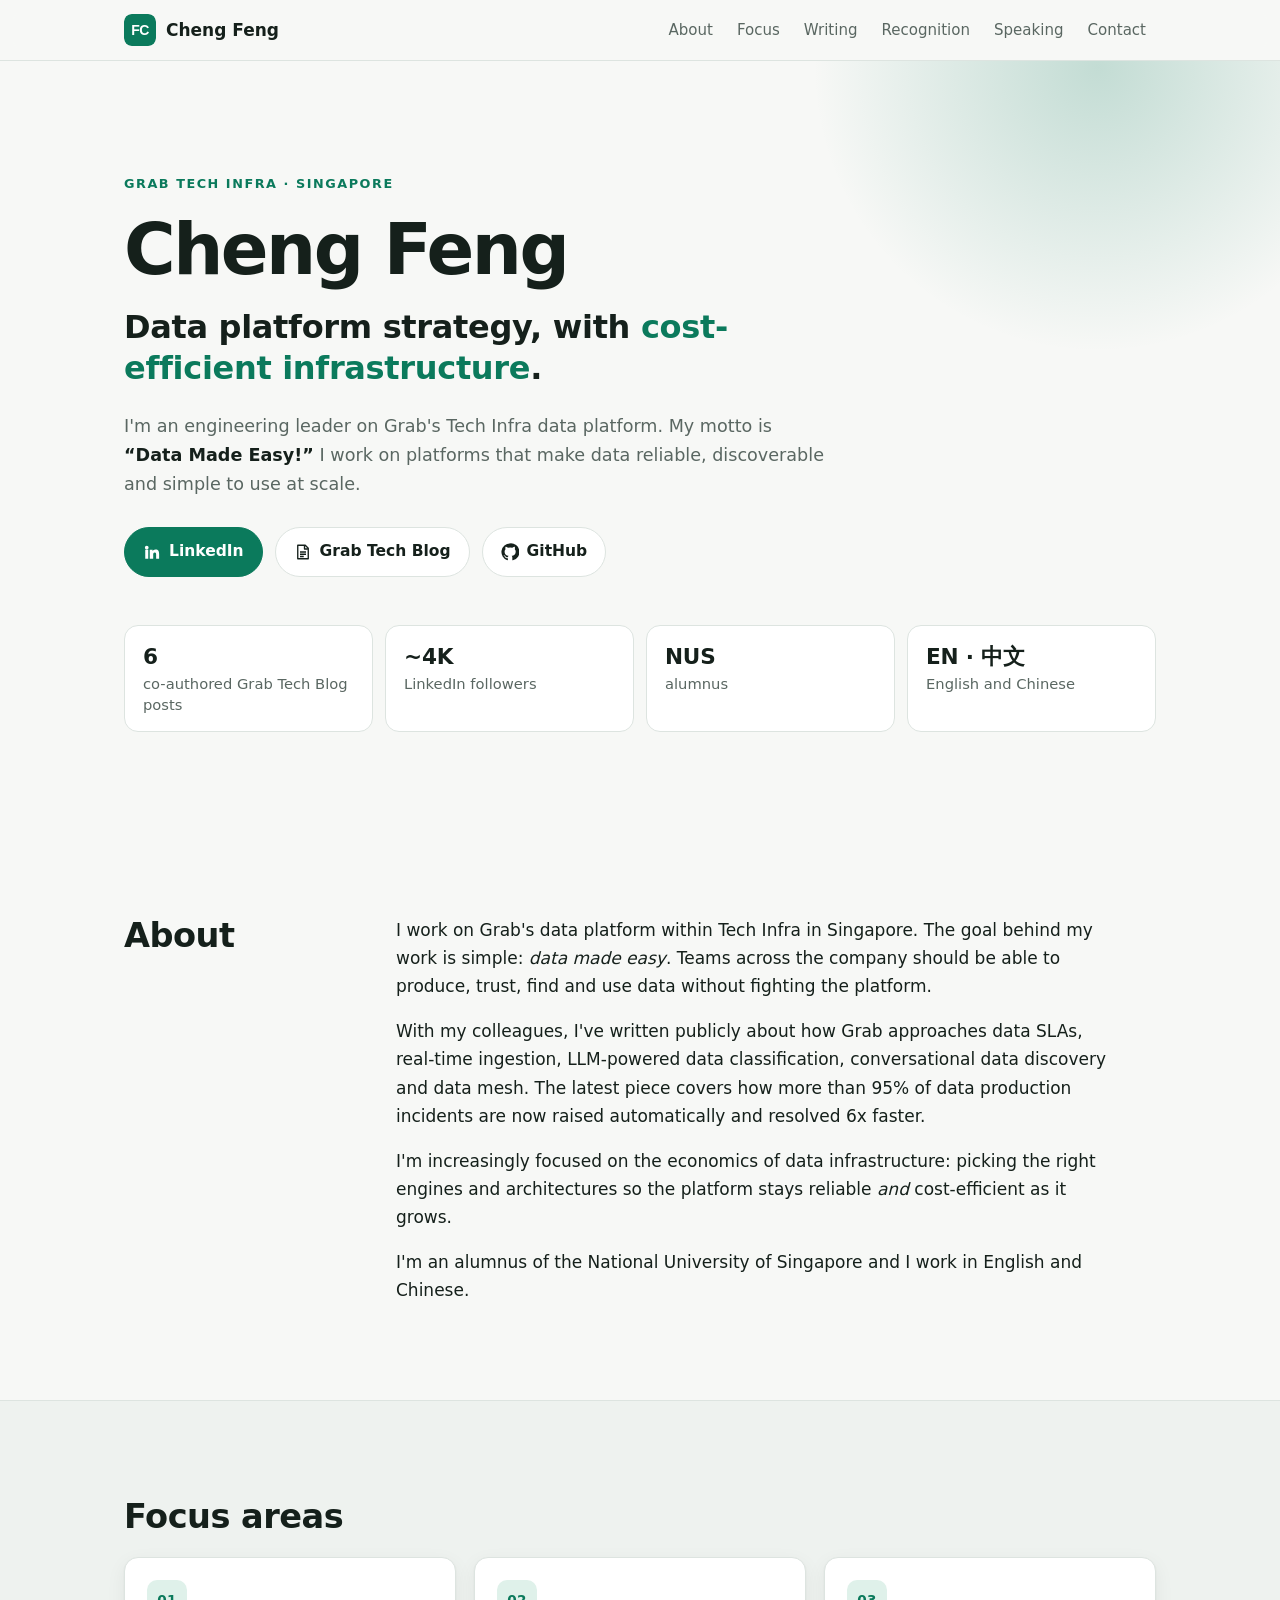
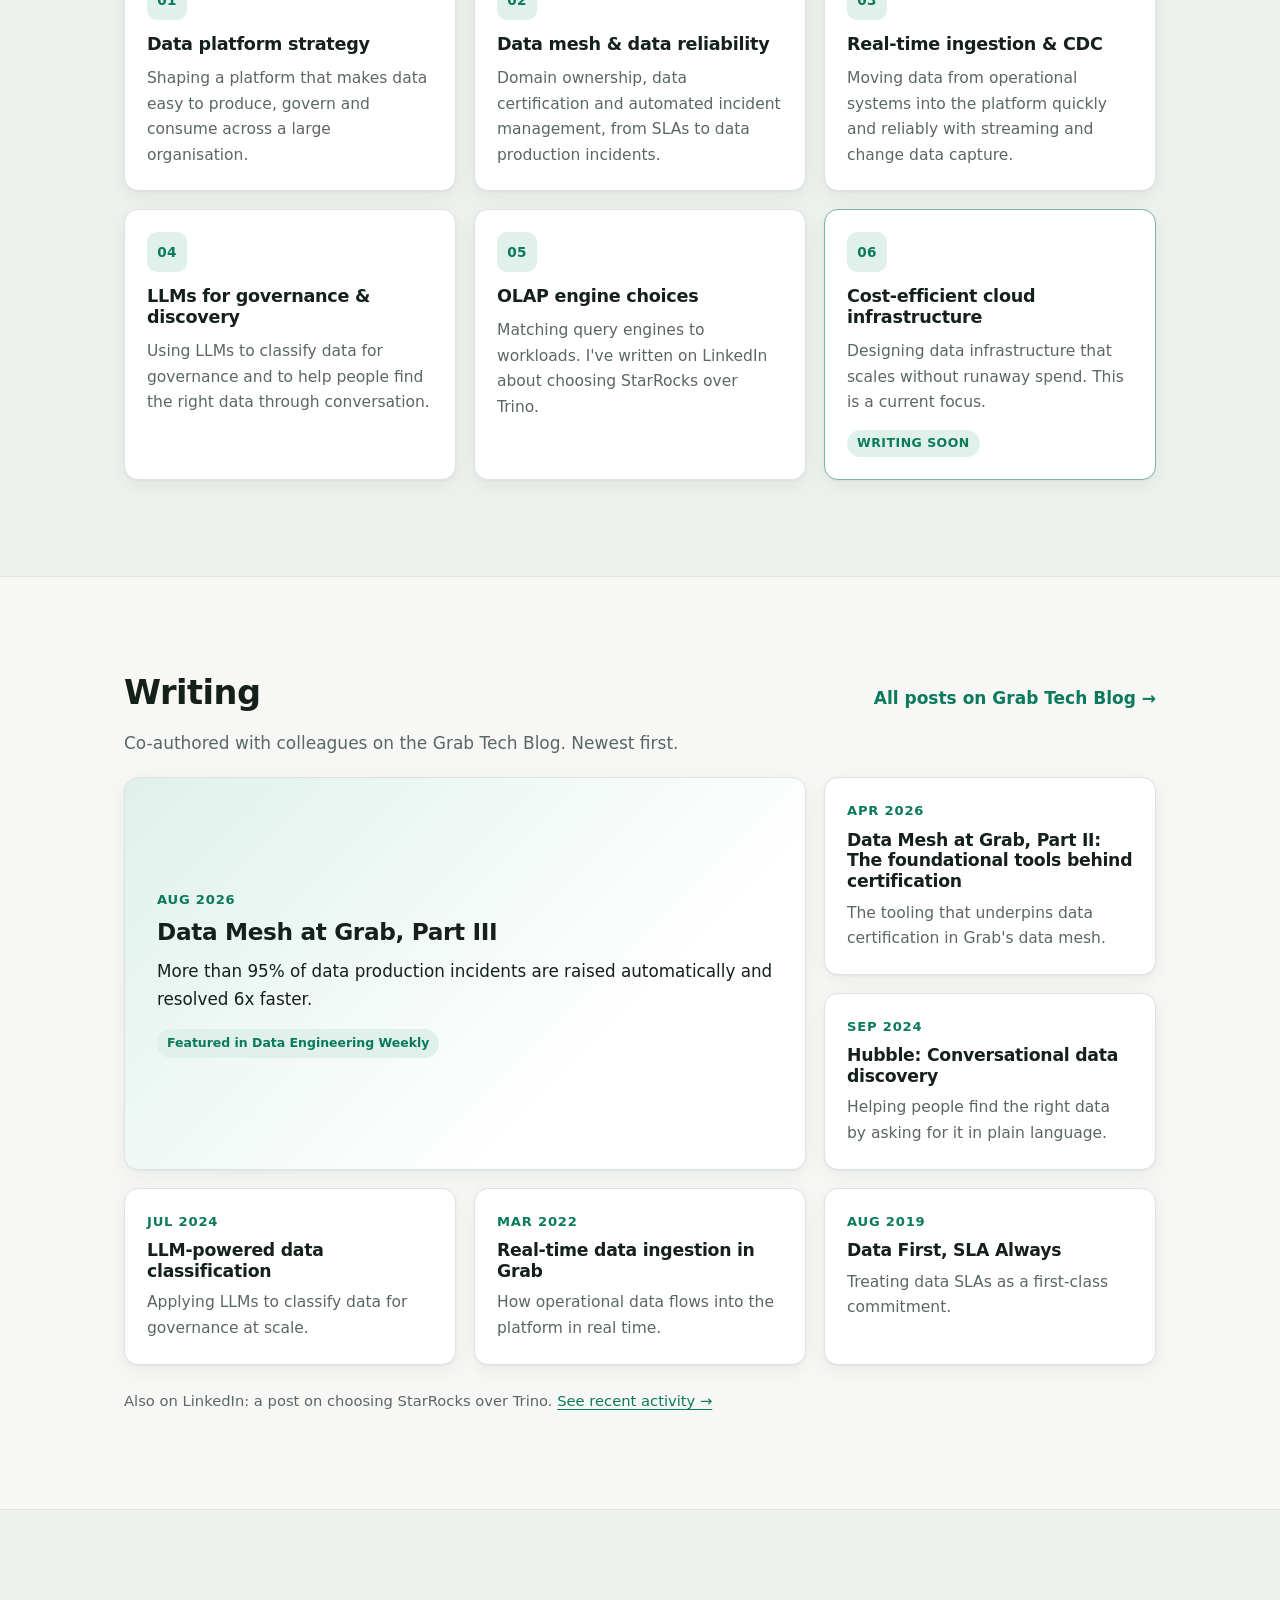
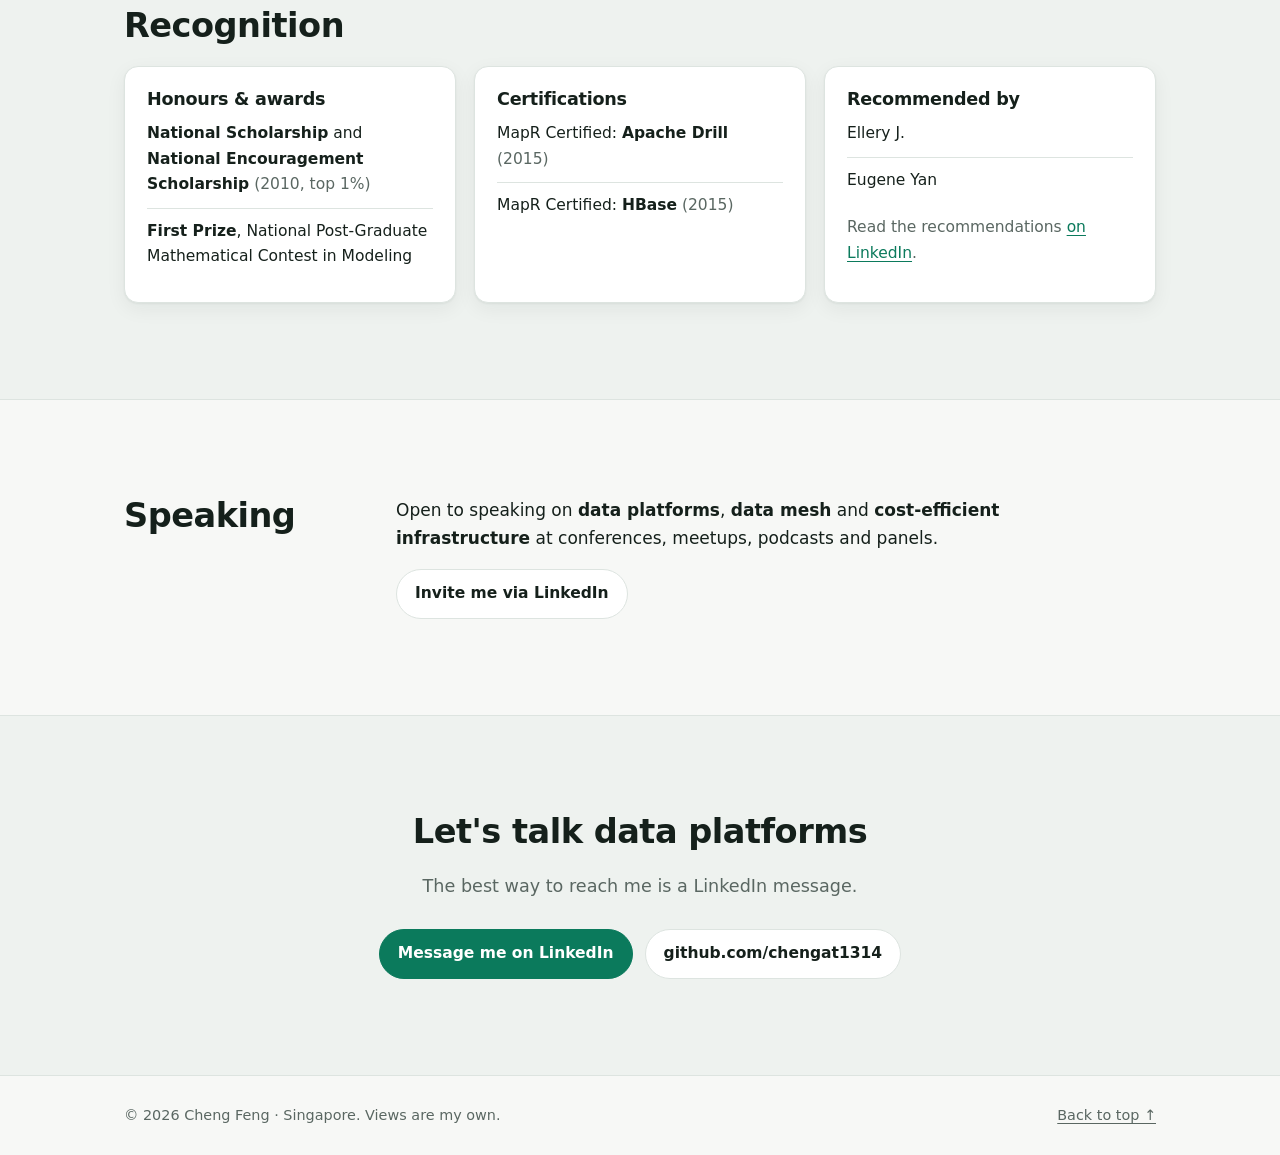
==== index.html @ c3afa9c7 "Use name Cheng Feng" ====
<!doctype html>
<html lang="en">
<head>
  <meta charset="utf-8">
  <meta name="viewport" content="width=device-width, initial-scale=1">
  <title>Cheng Feng: Data platform strategy, with cost-efficient infrastructure</title>
  <meta name="description" content="Cheng Feng is an engineering leader on Grab Tech Infra in Singapore, working on data platform strategy, data mesh, data reliability, real-time ingestion and cost-efficient infrastructure.">
  <meta name="author" content="Cheng Feng">
  <link rel="canonical" href="https://chengat1314.github.io/">
  <meta name="color-scheme" content="light dark">
  <meta name="theme-color" content="#f7f8f6" media="(prefers-color-scheme: light)">
  <meta name="theme-color" content="#0e1412" media="(prefers-color-scheme: dark)">
  <link rel="icon" href="favicon.svg" type="image/svg+xml">

  <meta property="og:type" content="profile">
  <meta property="og:site_name" content="Cheng Feng">
  <meta property="og:title" content="Cheng Feng: Data platform strategy, with cost-efficient infrastructure">
  <meta property="og:description" content="Engineering leader on Grab Tech Infra in Singapore. Data Made Easy: data mesh, data reliability, real-time ingestion and LLMs for data governance.">
  <meta property="og:url" content="https://chengat1314.github.io/">
  <meta property="og:image" content="https://chengat1314.github.io/og.png">
  <meta property="og:image:width" content="1200">
  <meta property="og:image:height" content="630">
  <meta property="profile:first_name" content="Feng">
  <meta property="profile:last_name" content="Cheng">
  <meta name="twitter:card" content="summary_large_image">
  <meta name="twitter:title" content="Cheng Feng: Data platform strategy, with cost-efficient infrastructure">
  <meta name="twitter:description" content="Engineering leader on Grab Tech Infra in Singapore. Data Made Easy.">
  <meta name="twitter:image" content="https://chengat1314.github.io/og.png">

  <script type="application/ld+json">
  {
    "@context": "https://schema.org",
    "@type": "Person",
    "name": "Cheng Feng",
    "alternateName": "Feng Cheng",
    "url": "https://chengat1314.github.io/",
    "jobTitle": "Engineering leader, Grab Tech Infra",
    "worksFor": {"@type": "Organization", "name": "Grab"},
    "alumniOf": {"@type": "CollegeOrUniversity", "name": "National University of Singapore"},
    "address": {"@type": "PostalAddress", "addressCountry": "SG"},
    "knowsLanguage": ["English", "Chinese"],
    "knowsAbout": ["Data platforms", "Data mesh", "Data reliability", "Real-time data ingestion", "Change data capture", "OLAP engines", "LLMs for data governance", "Cost-efficient cloud infrastructure"],
    "sameAs": [
      "https://www.linkedin.com/in/chengfengatgrab/",
      "https://github.com/chengat1314",
      "https://engineering.grab.com/authors#feng.cheng"
    ]
  }
  </script>
  <link rel="stylesheet" href="styles.css">
</head>
<body>
  <a class="skip-link" href="#main">Skip to content</a>

  <header class="site-header">
    <div class="container nav">
      <a class="brand" href="#top" aria-label="Cheng Feng, home">
        <img src="favicon.svg" alt="" width="32" height="32"><span>Cheng Feng</span>
      </a>
      <nav aria-label="Primary">
        <ul>
          <li><a href="#about">About</a></li>
          <li><a href="#focus">Focus</a></li>
          <li><a href="#writing">Writing</a></li>
          <li><a href="#recognition">Recognition</a></li>
          <li><a href="#speaking">Speaking</a></li>
          <li><a href="#contact">Contact</a></li>
        </ul>
      </nav>
    </div>
  </header>

  <main id="main">
    <section class="hero" id="top">
      <div class="container">
        <p class="eyebrow">Grab Tech Infra · Singapore</p>
        <h1>Cheng Feng</h1>
        <p class="lede">Data platform strategy, with <span class="accent">cost-efficient infrastructure</span>.</p>
        <p class="sub">I'm an engineering leader on Grab's Tech Infra data platform. My motto is <strong>“Data Made Easy!”</strong> I work on platforms that make data reliable, discoverable and simple to use at scale.</p>
        <div class="cta">
          <a class="btn primary" href="https://www.linkedin.com/in/chengfengatgrab/" rel="me noopener" target="_blank">
            <svg aria-hidden="true" viewBox="0 0 24 24"><path d="M4.98 3.5a2.5 2.5 0 1 1 0 5 2.5 2.5 0 0 1 0-5zM3 9h4v12H3zM9 9h3.8v1.7h.1c.5-1 1.8-2 3.8-2 4 0 4.8 2.6 4.8 6V21h-4v-5.5c0-1.3 0-3-1.8-3s-2.1 1.4-2.1 2.9V21H9z"/></svg>
            LinkedIn</a>
          <a class="btn" href="https://engineering.grab.com/authors#feng.cheng" rel="noopener" target="_blank">
            <svg aria-hidden="true" viewBox="0 0 24 24"><path d="M5 3h10l4 4v14H5zM14 4v4h4M8 12h8M8 15h8M8 18h5" fill="none" stroke="currentColor" stroke-width="1.8" stroke-linejoin="round"/></svg>
            Grab Tech Blog</a>
          <a class="btn" href="https://github.com/chengat1314" rel="me noopener" target="_blank">
            <svg aria-hidden="true" viewBox="0 0 24 24"><path d="M12 .5a11.5 11.5 0 0 0-3.6 22.4c.6.1.8-.3.8-.6v-2c-3.2.7-3.9-1.5-3.9-1.5-.5-1.3-1.3-1.7-1.3-1.7-1-.7.1-.7.1-.7 1.2.1 1.8 1.2 1.8 1.2 1 1.8 2.8 1.3 3.4 1 .1-.8.4-1.3.8-1.6-2.6-.3-5.3-1.3-5.3-5.7 0-1.3.5-2.3 1.2-3.1-.1-.3-.5-1.5.1-3.1 0 0 1-.3 3.2 1.2a11 11 0 0 1 5.8 0c2.2-1.5 3.2-1.2 3.2-1.2.6 1.6.2 2.8.1 3.1.8.8 1.2 1.8 1.2 3.1 0 4.4-2.7 5.4-5.3 5.7.4.4.8 1.1.8 2.2v3.3c0 .3.2.7.8.6A11.5 11.5 0 0 0 12 .5z"/></svg>
            GitHub</a>
        </div>
        <ul class="facts" aria-label="Quick facts">
          <li><span>6</span>co-authored Grab Tech Blog posts</li>
          <li><span>~4K</span>LinkedIn followers</li>
          <li><span>NUS</span>alumnus</li>
          <li><span lang="zh">EN · 中文</span>English and Chinese</li>
        </ul>
      </div>
    </section>

    <section id="about" class="section">
      <div class="container two-col">
        <h2>About</h2>
        <div class="prose">
          <p>I work on Grab's data platform within Tech Infra in Singapore. The goal behind my work is simple: <em>data made easy</em>. Teams across the company should be able to produce, trust, find and use data without fighting the platform.</p>
          <p>With my colleagues, I've written publicly about how Grab approaches data SLAs, real-time ingestion, LLM-powered data classification, conversational data discovery and data mesh. The latest piece covers how more than 95% of data production incidents are now raised automatically and resolved 6x faster.</p>
          <p>I'm increasingly focused on the economics of data infrastructure: picking the right engines and architectures so the platform stays reliable <em>and</em> cost-efficient as it grows.</p>
          <p>I'm an alumnus of the National University of Singapore and I work in English and Chinese.</p>
        </div>
      </div>
    </section>

    <section id="focus" class="section alt">
      <div class="container">
        <h2>Focus areas</h2>
        <div class="grid focus-grid">
          <article class="card">
            <div class="icon" aria-hidden="true">01</div>
            <h3>Data platform strategy</h3>
            <p>Shaping a platform that makes data easy to produce, govern and consume across a large organisation.</p>
          </article>
          <article class="card">
            <div class="icon" aria-hidden="true">02</div>
            <h3>Data mesh &amp; data reliability</h3>
            <p>Domain ownership, data certification and automated incident management, from SLAs to data production incidents.</p>
          </article>
          <article class="card">
            <div class="icon" aria-hidden="true">03</div>
            <h3>Real-time ingestion &amp; CDC</h3>
            <p>Moving data from operational systems into the platform quickly and reliably with streaming and change data capture.</p>
          </article>
          <article class="card">
            <div class="icon" aria-hidden="true">04</div>
            <h3>LLMs for governance &amp; discovery</h3>
            <p>Using LLMs to classify data for governance and to help people find the right data through conversation.</p>
          </article>
          <article class="card">
            <div class="icon" aria-hidden="true">05</div>
            <h3>OLAP engine choices</h3>
            <p>Matching query engines to workloads. I've written on LinkedIn about choosing StarRocks over Trino.</p>
          </article>
          <article class="card highlight">
            <div class="icon" aria-hidden="true">06</div>
            <h3>Cost-efficient cloud infrastructure</h3>
            <p>Designing data infrastructure that scales without runaway spend. This is a current focus.</p>
            <p class="tag">Writing soon</p>
          </article>
        </div>
      </div>
    </section>

    <section id="writing" class="section">
      <div class="container">
        <div class="section-head">
          <h2>Writing</h2>
          <a class="more" href="https://engineering.grab.com/authors#feng.cheng" rel="noopener" target="_blank">All posts on Grab Tech Blog →</a>
        </div>
        <p class="note">Co-authored with colleagues on the Grab Tech Blog. Newest first.</p>
        <div class="grid posts">
          <a class="post card featured" href="https://engineering.grab.com/data-mesh-at-grab-part-three" rel="noopener" target="_blank">
            <time datetime="2026-08">Aug 2026</time>
            <h3>Data Mesh at Grab, Part III</h3>
            <p>More than 95% of data production incidents are raised automatically and resolved 6x faster.</p>
            <span class="badge">Featured in Data Engineering Weekly</span>
          </a>
          <a class="post card" href="https://engineering.grab.com/data-mesh-part-2-the-foundational-tools-behind-certification" rel="noopener" target="_blank">
            <time datetime="2026-04">Apr 2026</time>
            <h3>Data Mesh at Grab, Part II: The foundational tools behind certification</h3>
            <p>The tooling that underpins data certification in Grab's data mesh.</p>
          </a>
          <a class="post card" href="https://engineering.grab.com/hubble-data-discovery" rel="noopener" target="_blank">
            <time datetime="2024-09">Sep 2024</time>
            <h3>Hubble: Conversational data discovery</h3>
            <p>Helping people find the right data by asking for it in plain language.</p>
          </a>
          <a class="post card" href="https://engineering.grab.com/llm-powered-data-classification" rel="noopener" target="_blank">
            <time datetime="2024-07">Jul 2024</time>
            <h3>LLM-powered data classification</h3>
            <p>Applying LLMs to classify data for governance at scale.</p>
          </a>
          <a class="post card" href="https://engineering.grab.com/real-time-data-ingestion" rel="noopener" target="_blank">
            <time datetime="2022-03">Mar 2022</time>
            <h3>Real-time data ingestion in Grab</h3>
            <p>How operational data flows into the platform in real time.</p>
          </a>
          <a class="post card" href="https://engineering.grab.com/data-first-sla-always" rel="noopener" target="_blank">
            <time datetime="2019-08">Aug 2019</time>
            <h3>Data First, SLA Always</h3>
            <p>Treating data SLAs as a first-class commitment.</p>
          </a>
        </div>
        <p class="note small">Also on LinkedIn: a post on choosing StarRocks over Trino. <a href="https://www.linkedin.com/in/chengfengatgrab/recent-activity/all/" rel="noopener" target="_blank">See recent activity →</a></p>
      </div>
    </section>

    <section id="recognition" class="section alt">
      <div class="container">
        <h2>Recognition</h2>
        <div class="grid recog">
          <div class="card">
            <h3>Honours &amp; awards</h3>
            <ul class="list">
              <li><strong>National Scholarship</strong> and <strong>National Encouragement Scholarship</strong> <span class="muted">(2010, top 1%)</span></li>
              <li><strong>First Prize</strong>, National Post-Graduate Mathematical Contest in Modeling</li>
            </ul>
          </div>
          <div class="card">
            <h3>Certifications</h3>
            <ul class="list">
              <li>MapR Certified: <strong>Apache Drill</strong> <span class="muted">(2015)</span></li>
              <li>MapR Certified: <strong>HBase</strong> <span class="muted">(2015)</span></li>
            </ul>
          </div>
          <div class="card">
            <h3>Recommended by</h3>
            <ul class="list">
              <li>Ellery J.</li>
              <li>Eugene Yan</li>
            </ul>
            <p class="muted small">Read the recommendations <a href="https://www.linkedin.com/in/chengfengatgrab/details/recommendations/" rel="noopener" target="_blank">on LinkedIn</a>.</p>
          </div>
        </div>
      </div>
    </section>

    <section id="speaking" class="section">
      <div class="container two-col">
        <h2>Speaking</h2>
        <div class="prose">
          <p>Open to speaking on <strong>data platforms</strong>, <strong>data mesh</strong> and <strong>cost-efficient infrastructure</strong> at conferences, meetups, podcasts and panels.</p>
          <p><a class="btn" href="https://www.linkedin.com/in/chengfengatgrab/" rel="noopener" target="_blank">Invite me via LinkedIn</a></p>
          <!--
            ADD TALKS HERE: uncomment the list and copy one <li> per talk.
            <ul class="talks">
              <li>
                <time datetime="YYYY-MM">Mon YYYY</time>
                <div>
                  <strong>Talk title</strong>
                  <span class="muted">Event name · City</span>
                  <a href="SLIDES_OR_VIDEO_URL" rel="noopener" target="_blank">Slides / video →</a>
                </div>
              </li>
            </ul>
          -->
        </div>
      </div>
    </section>

    <section id="contact" class="section alt contact">
      <div class="container">
        <h2>Let's talk data platforms</h2>
        <p class="sub">The best way to reach me is a LinkedIn message.</p>
        <div class="cta center">
          <a class="btn primary" href="https://www.linkedin.com/in/chengfengatgrab/" rel="me noopener" target="_blank">Message me on LinkedIn</a>
          <a class="btn" href="https://github.com/chengat1314" rel="me noopener" target="_blank">github.com/chengat1314</a>
        </div>
      </div>
    </section>
  </main>

  <footer class="site-footer">
    <div class="container">
      <p>© <span id="year">2026</span> Cheng Feng · Singapore. Views are my own.</p>
      <p><a href="#top">Back to top ↑</a></p>
    </div>
  </footer>
  <script>document.getElementById('year').textContent = new Date().getFullYear();</script>
</body>
</html>
---- styles.css ----
:root {
  --bg: #f7f8f6;
  --bg-alt: #eef2ef;
  --surface: #ffffff;
  --text: #15201b;
  --muted: #5a6762;
  --border: #dde4e0;
  --accent: #0b7a5c;
  --accent-strong: #075c45;
  --accent-soft: #dff1ea;
  --shadow: 0 1px 2px rgba(16, 32, 26, .05), 0 6px 20px rgba(16, 32, 26, .06);
  --radius: 14px;
  --maxw: 1080px;
  --font: Inter, ui-sans-serif, system-ui, -apple-system, "Segoe UI", Roboto, "Helvetica Neue", Arial, "PingFang SC", "Noto Sans SC", sans-serif;
}
@media (prefers-color-scheme: dark) {
  :root {
    --bg: #0e1412;
    --bg-alt: #131b18;
    --surface: #18221e;
    --text: #e7eeea;
    --muted: #9aaaa3;
    --border: #26332e;
    --accent: #3fcf9f;
    --accent-strong: #6fe0b9;
    --accent-soft: #163a2e;
    --shadow: 0 1px 2px rgba(0, 0, 0, .3), 0 8px 24px rgba(0, 0, 0, .25);
  }
}

*, *::before, *::after { box-sizing: border-box; }
html { scroll-behavior: smooth; scroll-padding-top: 72px; -webkit-text-size-adjust: 100%; }
@media (prefers-reduced-motion: reduce) { html { scroll-behavior: auto; } * { transition: none !important; } }
body {
  margin: 0; background: var(--bg); color: var(--text);
  font: 17px/1.65 var(--font); -webkit-font-smoothing: antialiased;
}
img, svg { display: block; max-width: 100%; }
a { color: var(--accent); text-underline-offset: 3px; }
a:hover { color: var(--accent-strong); }
:focus-visible { outline: 3px solid var(--accent); outline-offset: 3px; border-radius: 6px; }
h1, h2, h3 { line-height: 1.2; margin: 0 0 .6em; letter-spacing: -.015em; }
h2 { font-size: clamp(1.6rem, 1.2rem + 1.4vw, 2.1rem); }
h3 { font-size: 1.1rem; }
p { margin: 0 0 1em; }

.container { width: 100%; max-width: var(--maxw); margin: 0 auto; padding: 0 24px; }
.skip-link { position: absolute; left: -999px; top: 8px; background: var(--accent); color: #fff; padding: 8px 14px; border-radius: 8px; z-index: 100; }
.skip-link:focus { left: 8px; }

/* Header */
.site-header {
  position: sticky; top: 0; z-index: 50;
  background: color-mix(in srgb, var(--bg) 85%, transparent);
  backdrop-filter: saturate(160%) blur(10px); -webkit-backdrop-filter: saturate(160%) blur(10px);
  border-bottom: 1px solid var(--border);
}
.nav { display: flex; align-items: center; justify-content: space-between; height: 60px; gap: 16px; }
.brand { display: flex; align-items: center; gap: 10px; color: var(--text); text-decoration: none; font-weight: 700; }
.brand img { border-radius: 8px; }
.nav ul { display: flex; gap: 4px; list-style: none; margin: 0; padding: 0; }
.nav ul a { display: block; padding: 6px 10px; border-radius: 8px; color: var(--muted); text-decoration: none; font-size: .94rem; font-weight: 500; }
.nav ul a:hover { color: var(--text); background: var(--bg-alt); }

/* Hero */
.hero { padding: clamp(56px, 9vw, 112px) 0 clamp(48px, 7vw, 88px); position: relative; overflow: hidden; }
.hero::before {
  content: ""; position: absolute; inset: -40% -10% auto auto; width: 620px; height: 620px; border-radius: 50%;
  background: radial-gradient(circle, color-mix(in srgb, var(--accent) 22%, transparent), transparent 65%);
  pointer-events: none;
}
.hero .container { position: relative; }
.eyebrow { text-transform: uppercase; letter-spacing: .12em; font-size: .8rem; font-weight: 700; color: var(--accent); margin-bottom: 14px; }
.hero h1 { font-size: clamp(2.6rem, 1.6rem + 4.5vw, 4.4rem); letter-spacing: -.035em; margin-bottom: .2em; }
.lede { font-size: clamp(1.35rem, 1rem + 1.6vw, 2rem); font-weight: 600; line-height: 1.3; max-width: 22em; letter-spacing: -.01em; margin-bottom: .7em; }
.accent { color: var(--accent); }
.sub { color: var(--muted); font-size: 1.1rem; max-width: 40em; }
.sub strong { color: var(--text); }

.cta { display: flex; flex-wrap: wrap; gap: 12px; margin-top: 28px; }
.cta.center { justify-content: center; }
.btn {
  display: inline-flex; align-items: center; gap: 8px; padding: 11px 18px; border-radius: 999px;
  border: 1px solid var(--border); background: var(--surface); color: var(--text);
  font-weight: 600; font-size: .97rem; text-decoration: none; transition: transform .15s ease, border-color .15s ease, background .15s ease;
}
.btn svg { width: 18px; height: 18px; fill: currentColor; }
.btn:hover { transform: translateY(-1px); border-color: var(--accent); color: var(--text); }
.btn.primary { background: var(--accent); border-color: var(--accent); color: #fff; }
@media (prefers-color-scheme: dark) { .btn.primary { color: #062018; } }
.btn.primary:hover { background: var(--accent-strong); border-color: var(--accent-strong); color: #fff; }
@media (prefers-color-scheme: dark) { .btn.primary:hover { color: #062018; } }

.facts { list-style: none; padding: 0; margin: 48px 0 0; display: grid; grid-template-columns: repeat(4, 1fr); gap: 12px; }
.facts li {
  background: var(--surface); border: 1px solid var(--border); border-radius: var(--radius);
  padding: 16px 18px; color: var(--muted); font-size: .92rem; line-height: 1.4;
}
.facts span { display: block; color: var(--text); font-weight: 700; font-size: 1.35rem; letter-spacing: -.01em; margin-bottom: 2px; }

/* Sections */
.section { padding: clamp(56px, 8vw, 96px) 0; }
.section.alt { background: var(--bg-alt); border-top: 1px solid var(--border); border-bottom: 1px solid var(--border); }
.two-col { display: grid; grid-template-columns: 240px 1fr; gap: 32px; }
.prose { max-width: 42em; }
.prose p:last-child { margin-bottom: 0; }
.section-head { display: flex; align-items: baseline; justify-content: space-between; gap: 16px; flex-wrap: wrap; }
.more { font-weight: 600; text-decoration: none; }
.note { color: var(--muted); margin-top: -4px; }
.note.small, .small { font-size: .92rem; }
.note.small { margin-top: 24px; margin-bottom: 0; }
.muted { color: var(--muted); }

.grid { display: grid; gap: 18px; }
.focus-grid { grid-template-columns: repeat(3, 1fr); margin-top: 8px; }
.posts { grid-template-columns: repeat(3, 1fr); margin-top: 20px; }
.recog { grid-template-columns: repeat(3, 1fr); margin-top: 8px; }

.card {
  background: var(--surface); border: 1px solid var(--border); border-radius: var(--radius);
  padding: 22px; box-shadow: var(--shadow);
}
.card p { color: var(--muted); font-size: .97rem; margin-bottom: 0; }
.card .icon {
  width: 40px; height: 40px; border-radius: 10px; display: grid; place-items: center; margin-bottom: 14px;
  background: var(--accent-soft); color: var(--accent); font-weight: 700; font-size: .85rem; letter-spacing: .02em;
}
.card.highlight { border-color: color-mix(in srgb, var(--accent) 45%, var(--border)); }
.tag {
  display: inline-block; margin-top: 14px !important; padding: 3px 10px; border-radius: 999px;
  background: var(--accent-soft); color: var(--accent) !important; font-size: .78rem !important; font-weight: 700; letter-spacing: .04em; text-transform: uppercase;
}

.post { display: flex; flex-direction: column; text-decoration: none; color: var(--text); transition: transform .15s ease, border-color .15s ease; }
.post:hover { transform: translateY(-2px); border-color: var(--accent); color: var(--text); }
.post time { font-size: .82rem; font-weight: 700; color: var(--accent); text-transform: uppercase; letter-spacing: .06em; margin-bottom: 8px; }
.post h3 { font-size: 1.08rem; margin-bottom: .5em; }
.post .badge {
  align-self: flex-start; margin-top: 16px; padding: 4px 10px; border-radius: 999px; font-size: .78rem; font-weight: 600;
  background: var(--accent-soft); color: var(--accent);
}
.post.featured { grid-column: span 2; grid-row: span 2; justify-content: center; padding: 32px; background: linear-gradient(135deg, var(--accent-soft), var(--surface) 70%); }
.post.featured h3 { font-size: 1.45rem; }
.post.featured p { font-size: 1.05rem; color: var(--text); }

.list { list-style: none; padding: 0; margin: 0; }
.list li { padding: 10px 0; border-top: 1px solid var(--border); font-size: .97rem; }
.list li:first-child { border-top: 0; padding-top: 0; }
.recog .card > p { margin-top: 12px; }

.talks { list-style: none; padding: 0; margin: 24px 0 0; }
.talks li { display: grid; grid-template-columns: 90px 1fr; gap: 16px; padding: 14px 0; border-top: 1px solid var(--border); }
.talks time { color: var(--accent); font-weight: 700; font-size: .85rem; }
.talks span { display: block; }

.contact { text-align: center; }
.contact .sub { margin: 0 auto; }

.site-footer { padding: 28px 0; color: var(--muted); font-size: .9rem; }
.site-footer .container { display: flex; justify-content: space-between; flex-wrap: wrap; gap: 8px; }
.site-footer p { margin: 0; }
.site-footer a { color: var(--muted); }

/* Responsive */
@media (max-width: 960px) {
  .focus-grid, .posts, .recog { grid-template-columns: repeat(2, 1fr); }
  .recog .card:last-child { grid-column: span 2; }
  .post.featured { grid-column: auto; grid-row: auto; }
  .facts { grid-template-columns: repeat(2, 1fr); }
  .two-col { grid-template-columns: 1fr; gap: 8px; }
}
@media (max-width: 760px) {
  .nav ul { display: none; }
}
@media (max-width: 620px) {
  body { font-size: 16px; }
  .container { padding: 0 20px; }
  .focus-grid, .posts, .recog { grid-template-columns: 1fr; }
  .post.featured, .recog .card:last-child { grid-column: auto; }
  .hero::before { width: 380px; height: 380px; inset: -20% -40% auto auto; }
  .btn { padding: 10px 16px; }
}
@media print {
  .site-header, .cta, .skip-link { display: none; }
  .section.alt { background: none; }
}
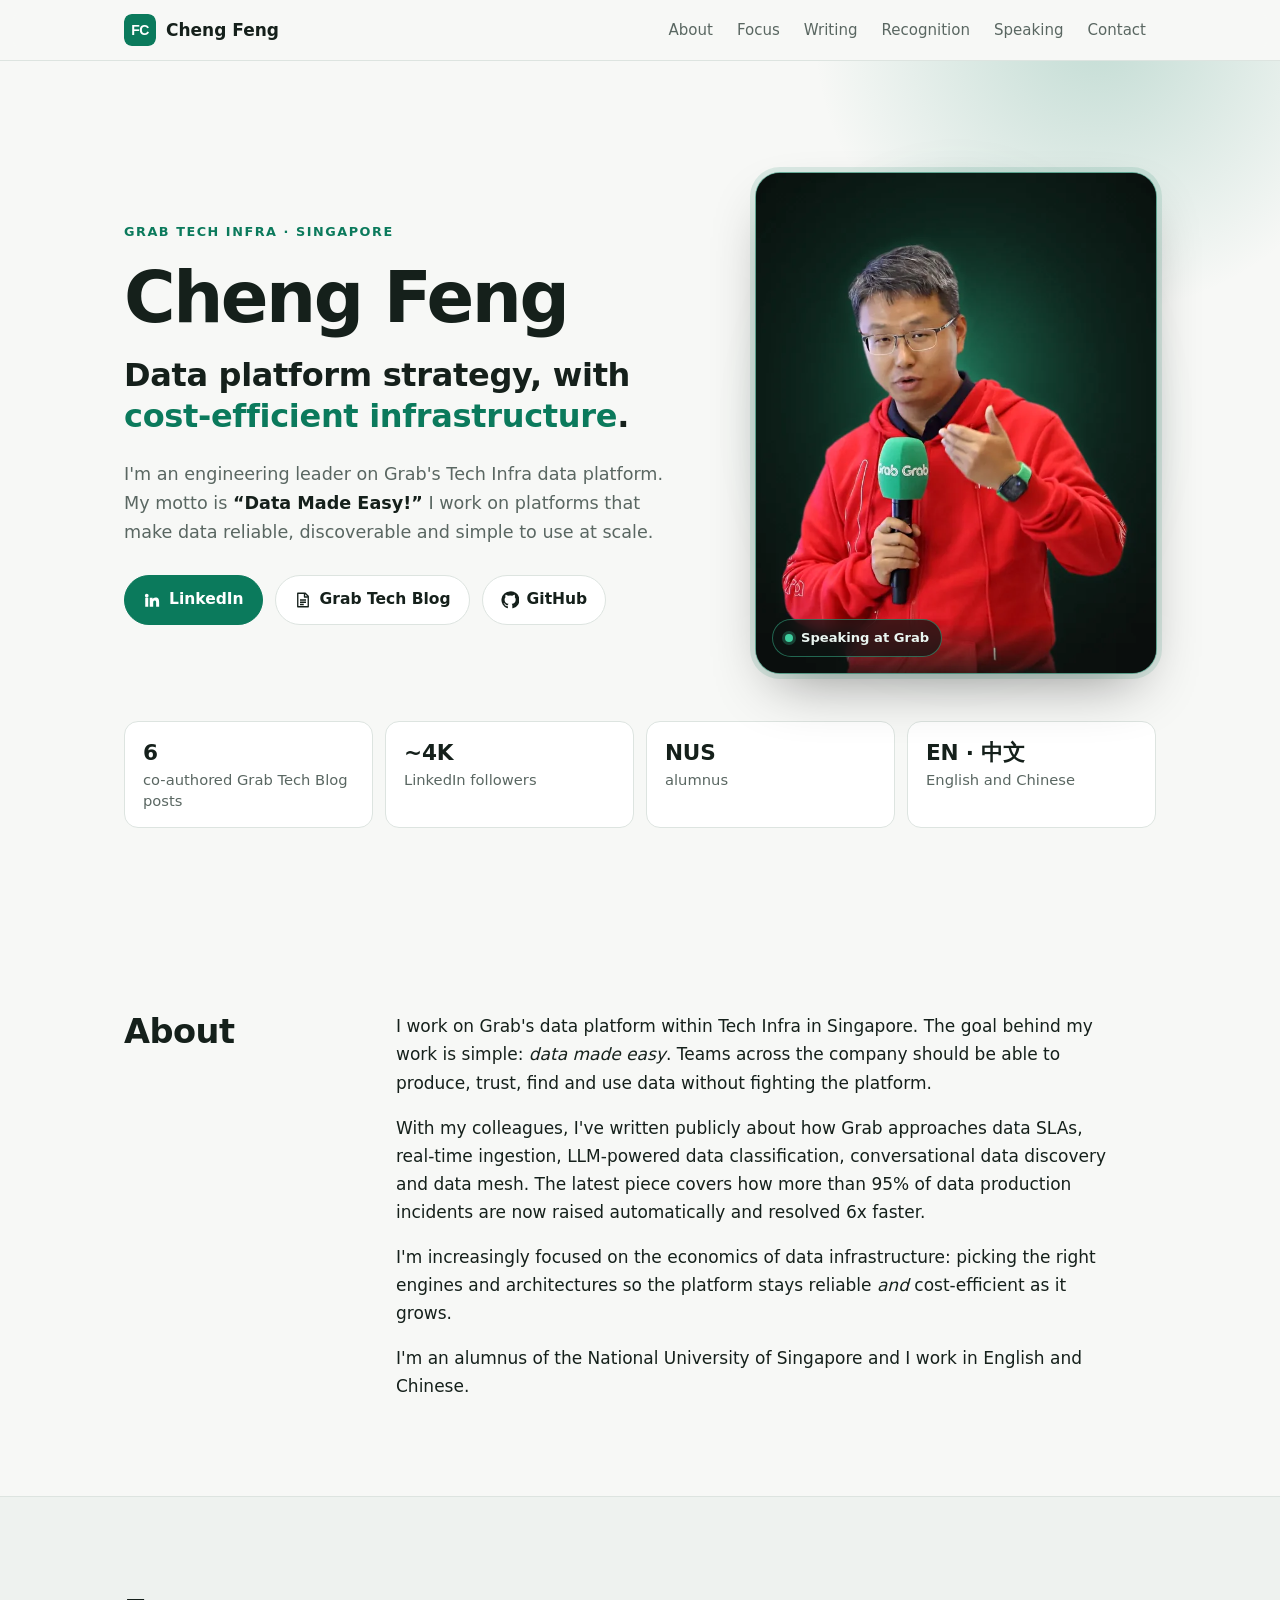
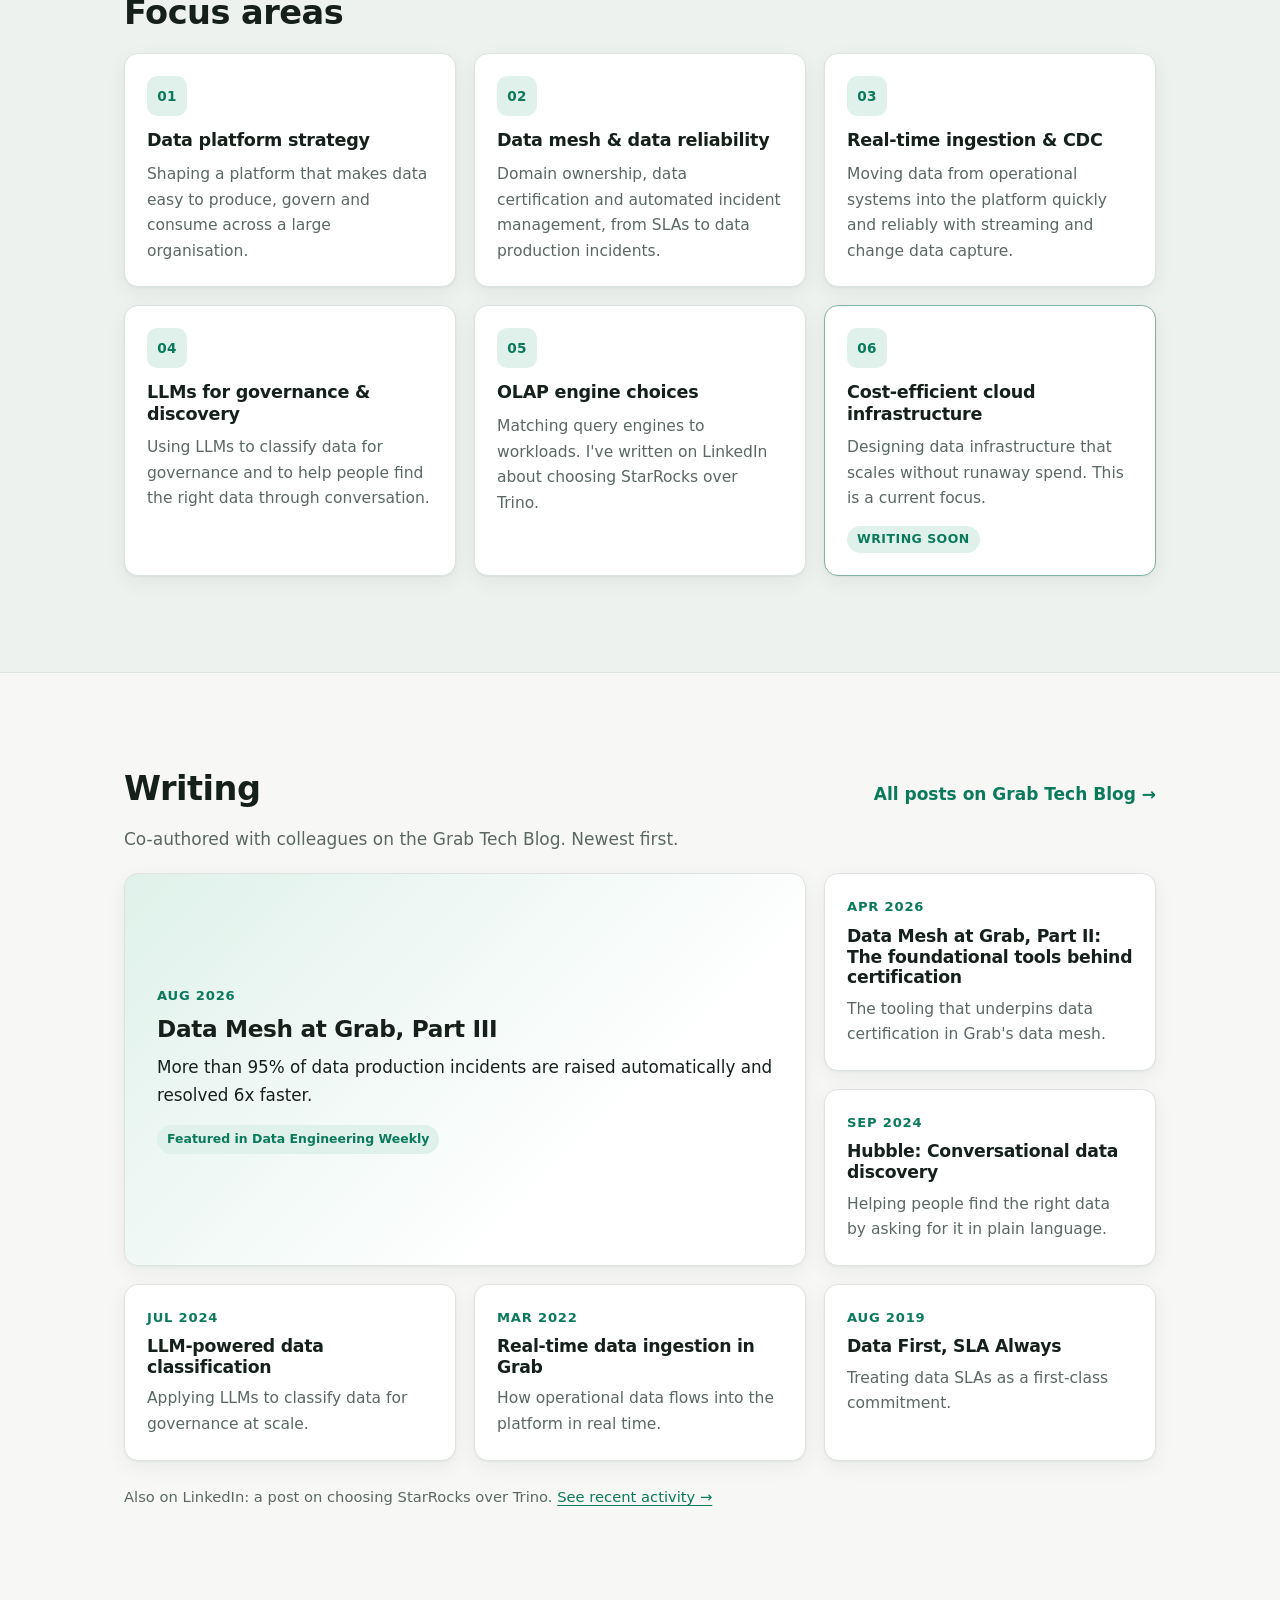
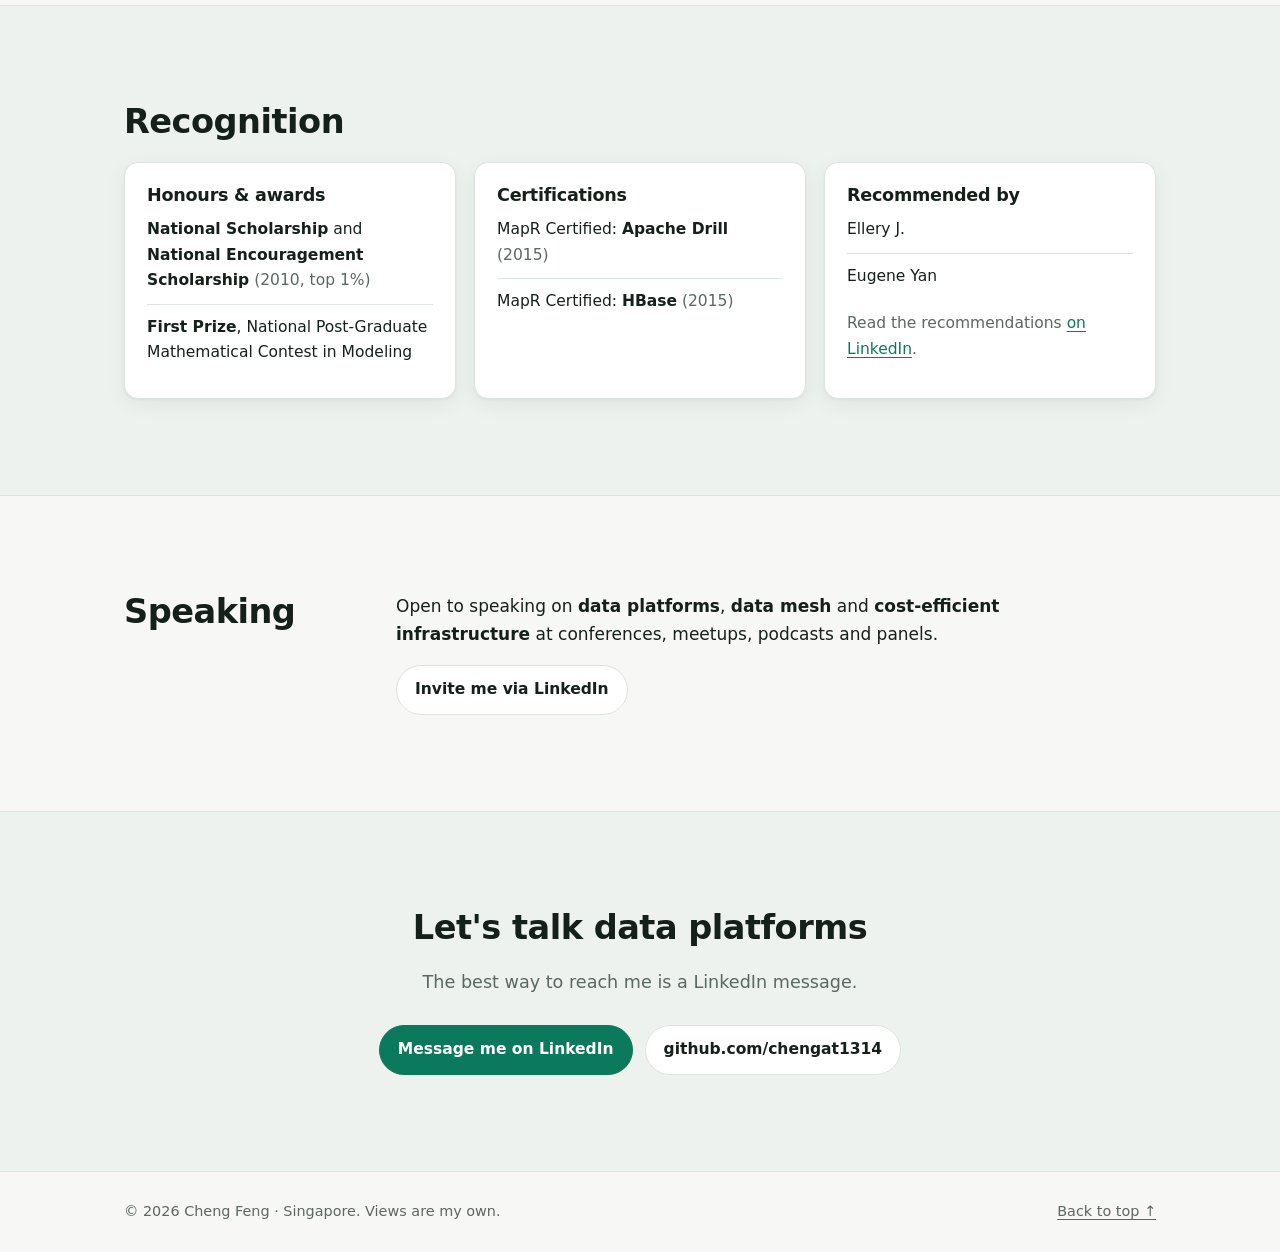
==== commit 9d2ce444: "Add portrait to hero" ====
--- a/index.html
+++ b/index.html
@@ -34,6 +34,7 @@
     "name": "Cheng Feng",
     "alternateName": "Feng Cheng",
     "url": "https://chengat1314.github.io/",
+    "image": "https://chengat1314.github.io/portrait.jpg",
     "jobTitle": "Engineering leader, Grab Tech Infra",
     "worksFor": {"@type": "Organization", "name": "Grab"},
     "alumniOf": {"@type": "CollegeOrUniversity", "name": "National University of Singapore"},
@@ -73,6 +74,8 @@
   <main id="main">
     <section class="hero" id="top">
       <div class="container">
+        <div class="hero-grid">
+        <div class="hero-text">
         <p class="eyebrow">Grab Tech Infra · Singapore</p>
         <h1>Cheng Feng</h1>
         <p class="lede">Data platform strategy, with <span class="accent">cost-efficient infrastructure</span>.</p>
@@ -87,6 +90,15 @@
           <a class="btn" href="https://github.com/chengat1314" rel="me noopener" target="_blank">
             <svg aria-hidden="true" viewBox="0 0 24 24"><path d="M12 .5a11.5 11.5 0 0 0-3.6 22.4c.6.1.8-.3.8-.6v-2c-3.2.7-3.9-1.5-3.9-1.5-.5-1.3-1.3-1.7-1.3-1.7-1-.7.1-.7.1-.7 1.2.1 1.8 1.2 1.8 1.2 1 1.8 2.8 1.3 3.4 1 .1-.8.4-1.3.8-1.6-2.6-.3-5.3-1.3-5.3-5.7 0-1.3.5-2.3 1.2-3.1-.1-.3-.5-1.5.1-3.1 0 0 1-.3 3.2 1.2a11 11 0 0 1 5.8 0c2.2-1.5 3.2-1.2 3.2-1.2.6 1.6.2 2.8.1 3.1.8.8 1.2 1.8 1.2 3.1 0 4.4-2.7 5.4-5.3 5.7.4.4.8 1.1.8 2.2v3.3c0 .3.2.7.8.6A11.5 11.5 0 0 0 12 .5z"/></svg>
             GitHub</a>
+        </div>
+        </div>
+        <figure class="hero-photo">
+          <picture>
+            <source srcset="portrait.webp" type="image/webp">
+            <img src="portrait.jpg" alt="Cheng Feng speaking at a Grab event" width="640" height="800" fetchpriority="high" decoding="async">
+          </picture>
+          <figcaption class="photo-chip"><span class="dot" aria-hidden="true"></span>Speaking at Grab</figcaption>
+        </figure>
         </div>
         <ul class="facts" aria-label="Quick facts">
           <li><span>6</span>co-authored Grab Tech Blog posts</li>
--- a/styles.css
+++ b/styles.css
@@ -74,6 +74,7 @@
 .hero h1 { font-size: clamp(2.6rem, 1.6rem + 4.5vw, 4.4rem); letter-spacing: -.035em; margin-bottom: .2em; }
 .lede { font-size: clamp(1.35rem, 1rem + 1.6vw, 2rem); font-weight: 600; line-height: 1.3; max-width: 22em; letter-spacing: -.01em; margin-bottom: .7em; }
 .accent { color: var(--accent); }
+.lede .accent { white-space: nowrap; }
 .sub { color: var(--muted); font-size: 1.1rem; max-width: 40em; }
 .sub strong { color: var(--text); }
 
@@ -90,6 +91,26 @@
 @media (prefers-color-scheme: dark) { .btn.primary { color: #062018; } }
 .btn.primary:hover { background: var(--accent-strong); border-color: var(--accent-strong); color: #fff; }
 @media (prefers-color-scheme: dark) { .btn.primary:hover { color: #062018; } }
+
+.hero-grid { display: grid; grid-template-columns: minmax(0, 1.35fr) minmax(0, 1fr); gap: clamp(32px, 5vw, 64px); align-items: center; }
+.hero-text { min-width: 0; }
+.hero-photo { margin: 0; position: relative; justify-self: end; width: 100%; max-width: 400px; }
+.hero-photo::before {
+  content: ""; position: absolute; inset: -18px; border-radius: 32px; z-index: 0; pointer-events: none;
+  background: radial-gradient(closest-side, color-mix(in srgb, var(--accent) 35%, transparent), transparent);
+  filter: blur(18px);
+}
+.hero-photo picture { display: block; position: relative; z-index: 1; border-radius: 24px; overflow: hidden;
+  aspect-ratio: 4 / 5; background: #0d1412;
+  box-shadow: 0 0 0 1px color-mix(in srgb, var(--accent) 55%, transparent), 0 0 0 6px color-mix(in srgb, var(--accent) 12%, transparent), 0 24px 60px -20px rgba(0,0,0,.45); }
+.hero-photo img { display: block; width: 100%; height: 100%; object-fit: cover; }
+.photo-chip {
+  position: absolute; z-index: 2; left: 16px; bottom: 16px; display: inline-flex; align-items: center; gap: 8px;
+  padding: 7px 12px; border-radius: 999px; font-size: .82rem; font-weight: 600; color: #e9f5f0;
+  background: rgba(13, 20, 18, .72); border: 1px solid rgba(63, 207, 159, .45);
+  -webkit-backdrop-filter: blur(8px); backdrop-filter: blur(8px);
+}
+.photo-chip .dot { width: 8px; height: 8px; border-radius: 50%; background: #3fcf9f; box-shadow: 0 0 0 3px rgba(63,207,159,.25); }
 
 .facts { list-style: none; padding: 0; margin: 48px 0 0; display: grid; grid-template-columns: repeat(4, 1fr); gap: 12px; }
 .facts li {
@@ -169,6 +190,10 @@
   .facts { grid-template-columns: repeat(2, 1fr); }
   .two-col { grid-template-columns: 1fr; gap: 8px; }
 }
+@media (max-width: 860px) {
+  .hero-grid { grid-template-columns: 1fr; }
+  .hero-photo { order: -1; justify-self: start; max-width: 300px; }
+}
 @media (max-width: 760px) {
   .nav ul { display: none; }
 }
@@ -177,6 +202,8 @@
   .container { padding: 0 20px; }
   .focus-grid, .posts, .recog { grid-template-columns: 1fr; }
   .post.featured, .recog .card:last-child { grid-column: auto; }
+  .hero-photo { max-width: 260px; }
+  .lede .accent { white-space: normal; }
   .hero::before { width: 380px; height: 380px; inset: -20% -40% auto auto; }
   .btn { padding: 10px 16px; }
 }
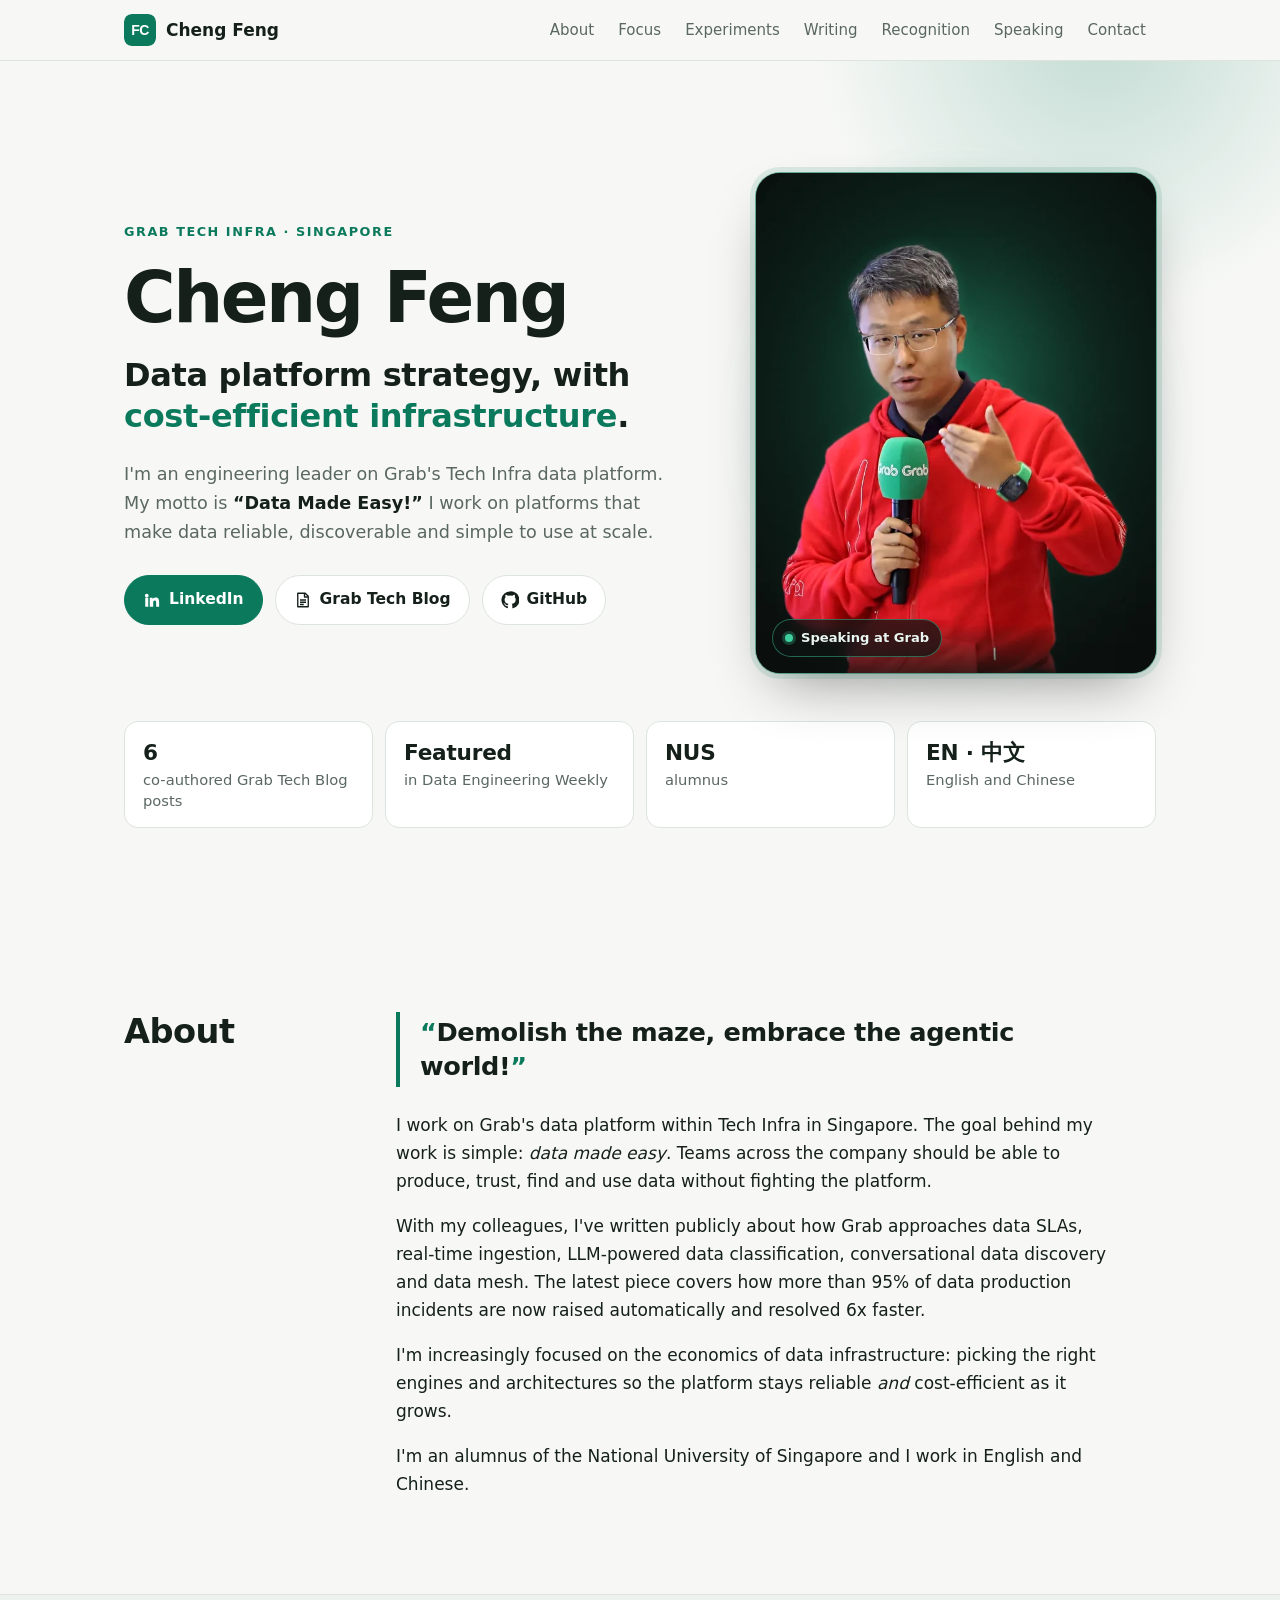
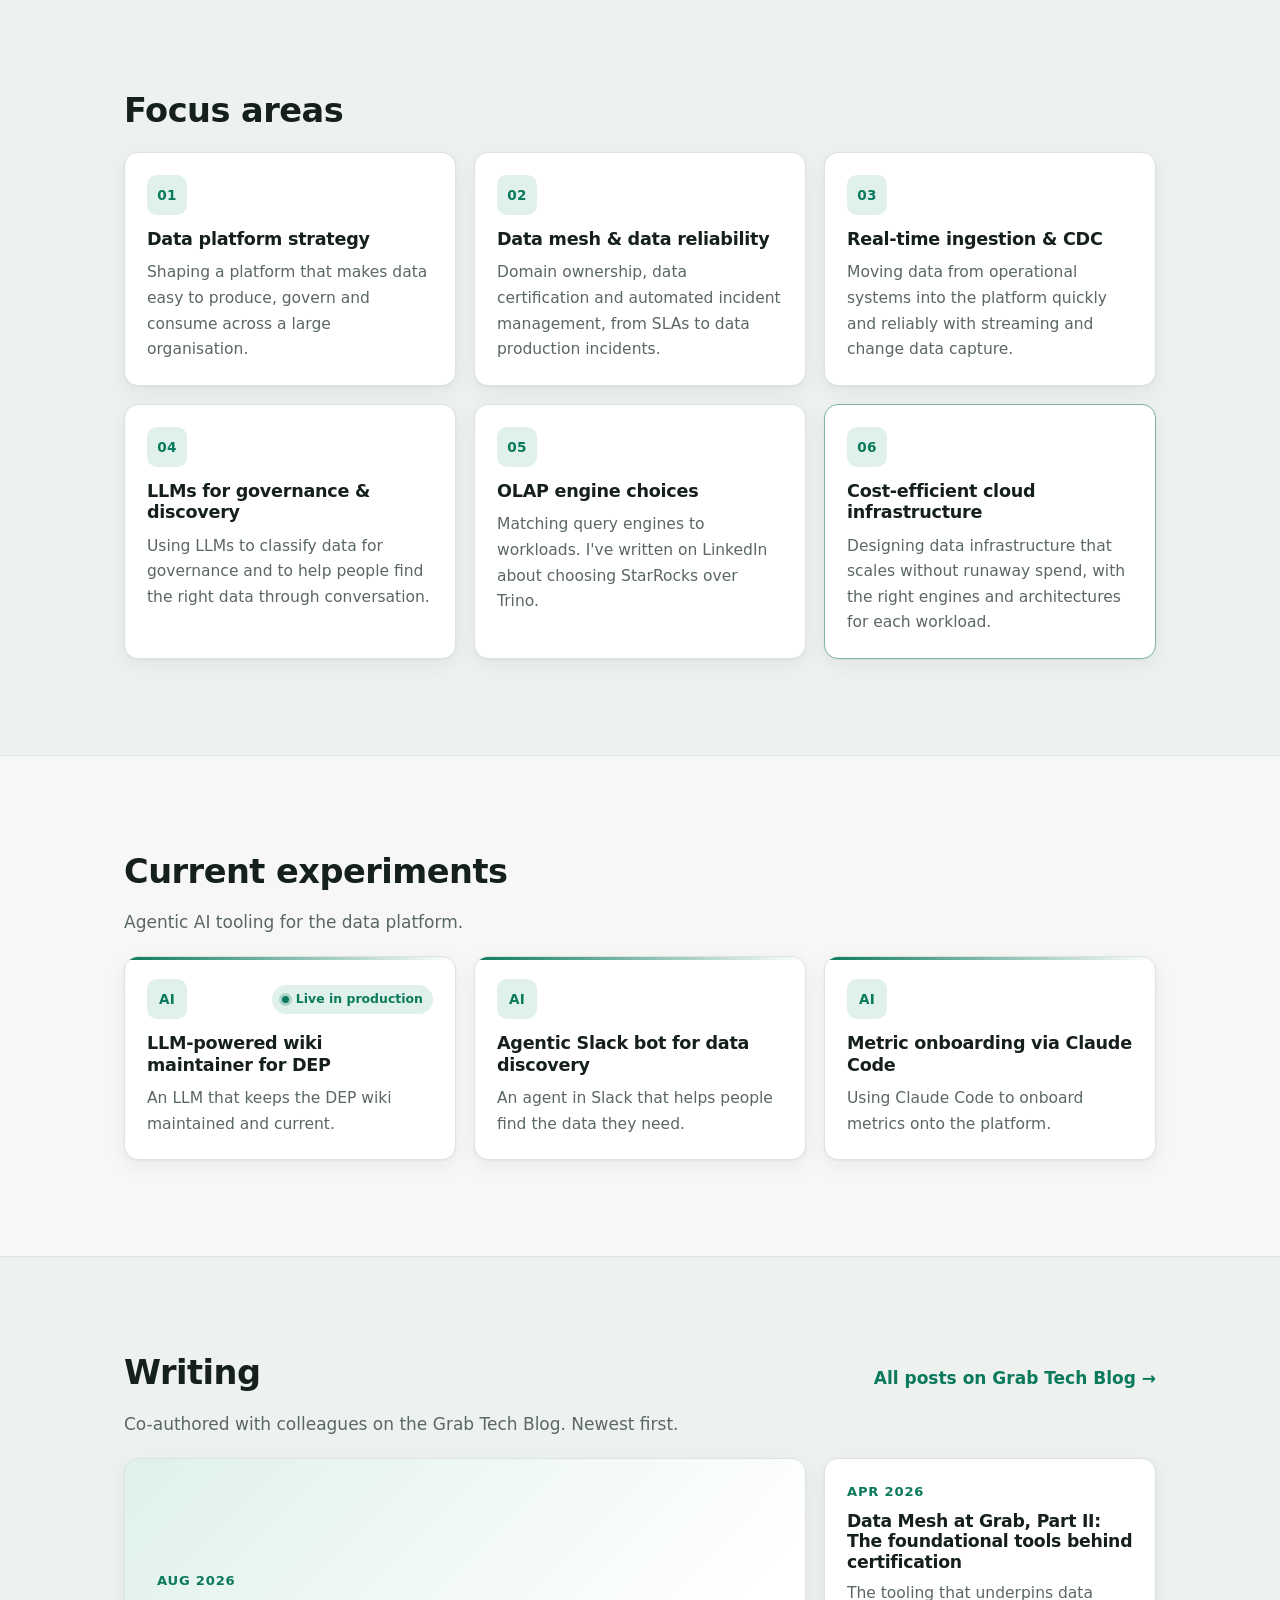
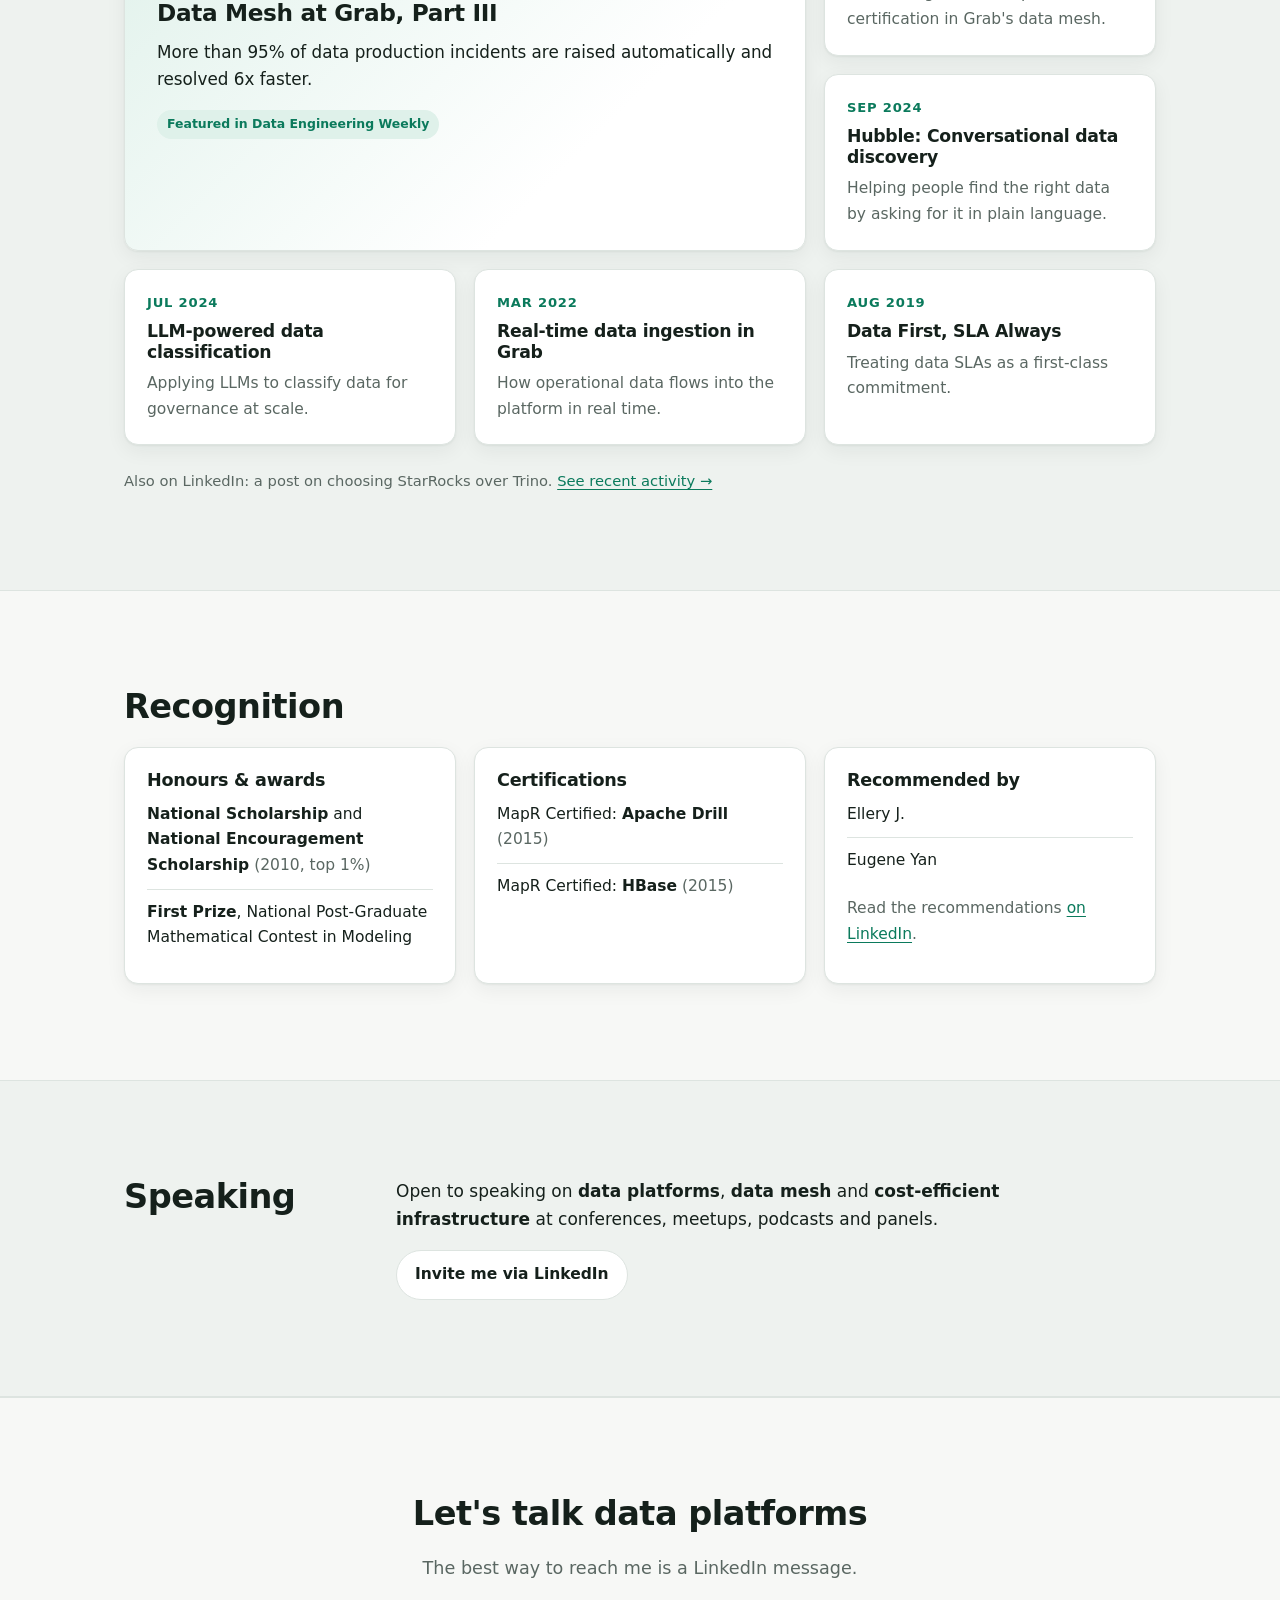
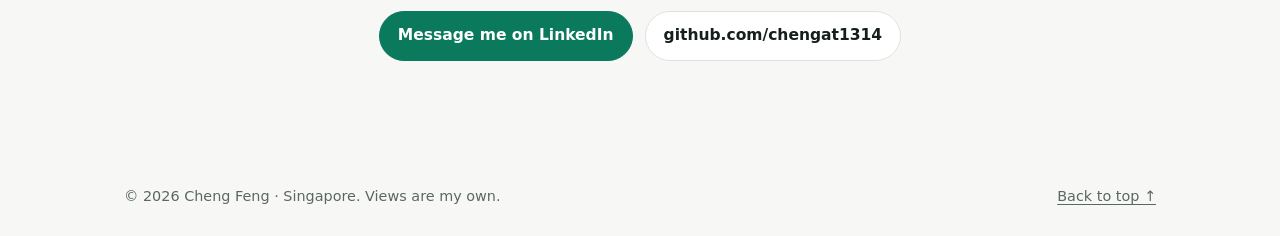
==== commit b8ab0dfc: "Apply review: motto, current experiments, remove writing-soon" ====
--- a/index.html
+++ b/index.html
@@ -62,6 +62,7 @@
         <ul>
           <li><a href="#about">About</a></li>
           <li><a href="#focus">Focus</a></li>
+          <li><a href="#experiments">Experiments</a></li>
           <li><a href="#writing">Writing</a></li>
           <li><a href="#recognition">Recognition</a></li>
           <li><a href="#speaking">Speaking</a></li>
@@ -102,7 +103,7 @@
         </div>
         <ul class="facts" aria-label="Quick facts">
           <li><span>6</span>co-authored Grab Tech Blog posts</li>
-          <li><span>~4K</span>LinkedIn followers</li>
+          <li><span>Featured</span>in Data Engineering Weekly</li>
           <li><span>NUS</span>alumnus</li>
           <li><span lang="zh">EN · 中文</span>English and Chinese</li>
         </ul>
@@ -113,6 +114,7 @@
       <div class="container two-col">
         <h2>About</h2>
         <div class="prose">
+          <blockquote class="motto"><p>Demolish the maze, embrace the agentic world!</p></blockquote>
           <p>I work on Grab's data platform within Tech Infra in Singapore. The goal behind my work is simple: <em>data made easy</em>. Teams across the company should be able to produce, trust, find and use data without fighting the platform.</p>
           <p>With my colleagues, I've written publicly about how Grab approaches data SLAs, real-time ingestion, LLM-powered data classification, conversational data discovery and data mesh. The latest piece covers how more than 95% of data production incidents are now raised automatically and resolved 6x faster.</p>
           <p>I'm increasingly focused on the economics of data infrastructure: picking the right engines and architectures so the platform stays reliable <em>and</em> cost-efficient as it grows.</p>
@@ -153,14 +155,37 @@
           <article class="card highlight">
             <div class="icon" aria-hidden="true">06</div>
             <h3>Cost-efficient cloud infrastructure</h3>
-            <p>Designing data infrastructure that scales without runaway spend. This is a current focus.</p>
-            <p class="tag">Writing soon</p>
-          </article>
-        </div>
-      </div>
-    </section>
-
-    <section id="writing" class="section">
+            <p>Designing data infrastructure that scales without runaway spend, with the right engines and architectures for each workload.</p>
+          </article>
+        </div>
+      </div>
+    </section>
+
+    <section id="experiments" class="section">
+      <div class="container">
+        <h2>Current experiments</h2>
+        <p class="note">Agentic AI tooling for the data platform.</p>
+        <div class="grid exp-grid">
+          <article class="card exp">
+            <div class="exp-head"><div class="icon" aria-hidden="true">AI</div><span class="status live"><span class="dot" aria-hidden="true"></span>Live in production</span></div>
+            <h3>LLM-powered wiki maintainer for DEP</h3>
+            <p>An LLM that keeps the DEP wiki maintained and current.</p>
+          </article>
+          <article class="card exp">
+            <div class="exp-head"><div class="icon" aria-hidden="true">AI</div></div>
+            <h3>Agentic Slack bot for data discovery</h3>
+            <p>An agent in Slack that helps people find the data they need.</p>
+          </article>
+          <article class="card exp">
+            <div class="exp-head"><div class="icon" aria-hidden="true">AI</div></div>
+            <h3>Metric onboarding via Claude Code</h3>
+            <p>Using Claude Code to onboard metrics onto the platform.</p>
+          </article>
+        </div>
+      </div>
+    </section>
+
+    <section id="writing" class="section alt">
       <div class="container">
         <div class="section-head">
           <h2>Writing</h2>
@@ -204,7 +229,7 @@
       </div>
     </section>
 
-    <section id="recognition" class="section alt">
+    <section id="recognition" class="section">
       <div class="container">
         <h2>Recognition</h2>
         <div class="grid recog">
@@ -234,7 +259,7 @@
       </div>
     </section>
 
-    <section id="speaking" class="section">
+    <section id="speaking" class="section alt">
       <div class="container two-col">
         <h2>Speaking</h2>
         <div class="prose">
@@ -257,7 +282,7 @@
       </div>
     </section>
 
-    <section id="contact" class="section alt contact">
+    <section id="contact" class="section contact">
       <div class="container">
         <h2>Let's talk data platforms</h2>
         <p class="sub">The best way to reach me is a LinkedIn message.</p>
--- a/styles.css
+++ b/styles.css
@@ -136,6 +136,7 @@
 .focus-grid { grid-template-columns: repeat(3, 1fr); margin-top: 8px; }
 .posts { grid-template-columns: repeat(3, 1fr); margin-top: 20px; }
 .recog { grid-template-columns: repeat(3, 1fr); margin-top: 8px; }
+.exp-grid { grid-template-columns: repeat(3, 1fr); margin-top: 20px; }
 
 .card {
   background: var(--surface); border: 1px solid var(--border); border-radius: var(--radius);
@@ -151,6 +152,20 @@
   display: inline-block; margin-top: 14px !important; padding: 3px 10px; border-radius: 999px;
   background: var(--accent-soft); color: var(--accent) !important; font-size: .78rem !important; font-weight: 700; letter-spacing: .04em; text-transform: uppercase;
 }
+
+/* Current experiments */
+.exp { position: relative; overflow: hidden; }
+.exp::after { content: ""; position: absolute; left: 0; right: 0; top: 0; height: 3px; background: linear-gradient(90deg, var(--accent), transparent); }
+.exp-head { display: flex; align-items: center; justify-content: space-between; gap: 12px; margin-bottom: 14px; }
+.exp-head .icon { margin-bottom: 0; }
+.status { display: inline-flex; align-items: center; gap: 7px; padding: 4px 10px; border-radius: 999px; font-size: .78rem; font-weight: 700; background: var(--accent-soft); color: var(--accent); }
+.status .dot { width: 7px; height: 7px; border-radius: 50%; background: var(--accent); box-shadow: 0 0 0 3px color-mix(in srgb, var(--accent) 25%, transparent); }
+
+/* Motto */
+.motto { margin: 0 0 1.4em; padding: 4px 0 4px 20px; border-left: 4px solid var(--accent); }
+.motto p { margin: 0; font-size: clamp(1.25rem, 1rem + 1vw, 1.6rem); font-weight: 700; line-height: 1.3; letter-spacing: -.015em; color: var(--text); }
+.motto p::before { content: "“"; color: var(--accent); }
+.motto p::after { content: "”"; color: var(--accent); }
 
 .post { display: flex; flex-direction: column; text-decoration: none; color: var(--text); transition: transform .15s ease, border-color .15s ease; }
 .post:hover { transform: translateY(-2px); border-color: var(--accent); color: var(--text); }
@@ -174,7 +189,7 @@
 .talks time { color: var(--accent); font-weight: 700; font-size: .85rem; }
 .talks span { display: block; }
 
-.contact { text-align: center; }
+.contact { text-align: center; border-top: 1px solid var(--border); }
 .contact .sub { margin: 0 auto; }
 
 .site-footer { padding: 28px 0; color: var(--muted); font-size: .9rem; }
@@ -184,7 +199,8 @@
 
 /* Responsive */
 @media (max-width: 960px) {
-  .focus-grid, .posts, .recog { grid-template-columns: repeat(2, 1fr); }
+  .focus-grid, .posts, .recog, .exp-grid { grid-template-columns: repeat(2, 1fr); }
+  .exp-grid .card:last-child { grid-column: span 2; }
   .recog .card:last-child { grid-column: span 2; }
   .post.featured { grid-column: auto; grid-row: auto; }
   .facts { grid-template-columns: repeat(2, 1fr); }
@@ -200,8 +216,8 @@
 @media (max-width: 620px) {
   body { font-size: 16px; }
   .container { padding: 0 20px; }
-  .focus-grid, .posts, .recog { grid-template-columns: 1fr; }
-  .post.featured, .recog .card:last-child { grid-column: auto; }
+  .focus-grid, .posts, .recog, .exp-grid { grid-template-columns: 1fr; }
+  .post.featured, .recog .card:last-child, .exp-grid .card:last-child { grid-column: auto; }
   .hero-photo { max-width: 260px; }
   .lede .accent { white-space: normal; }
   .hero::before { width: 380px; height: 380px; inset: -20% -40% auto auto; }
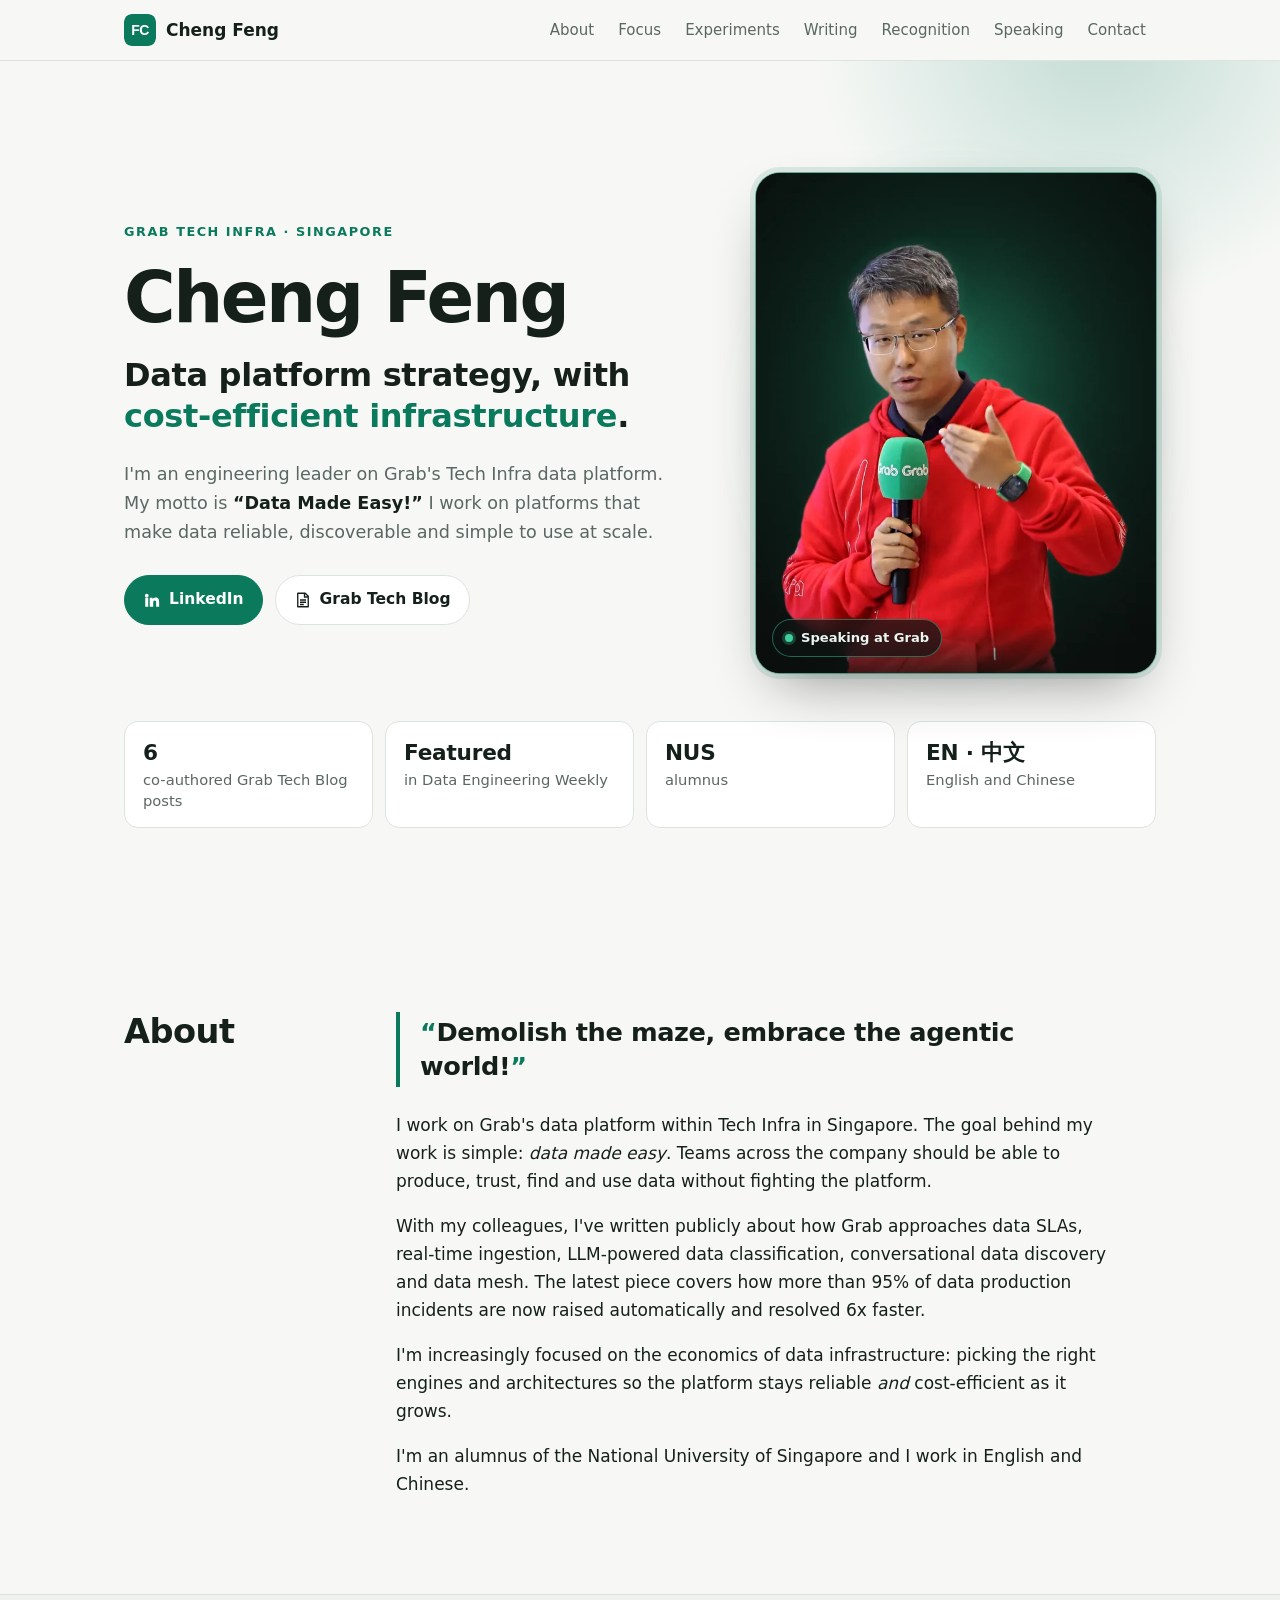
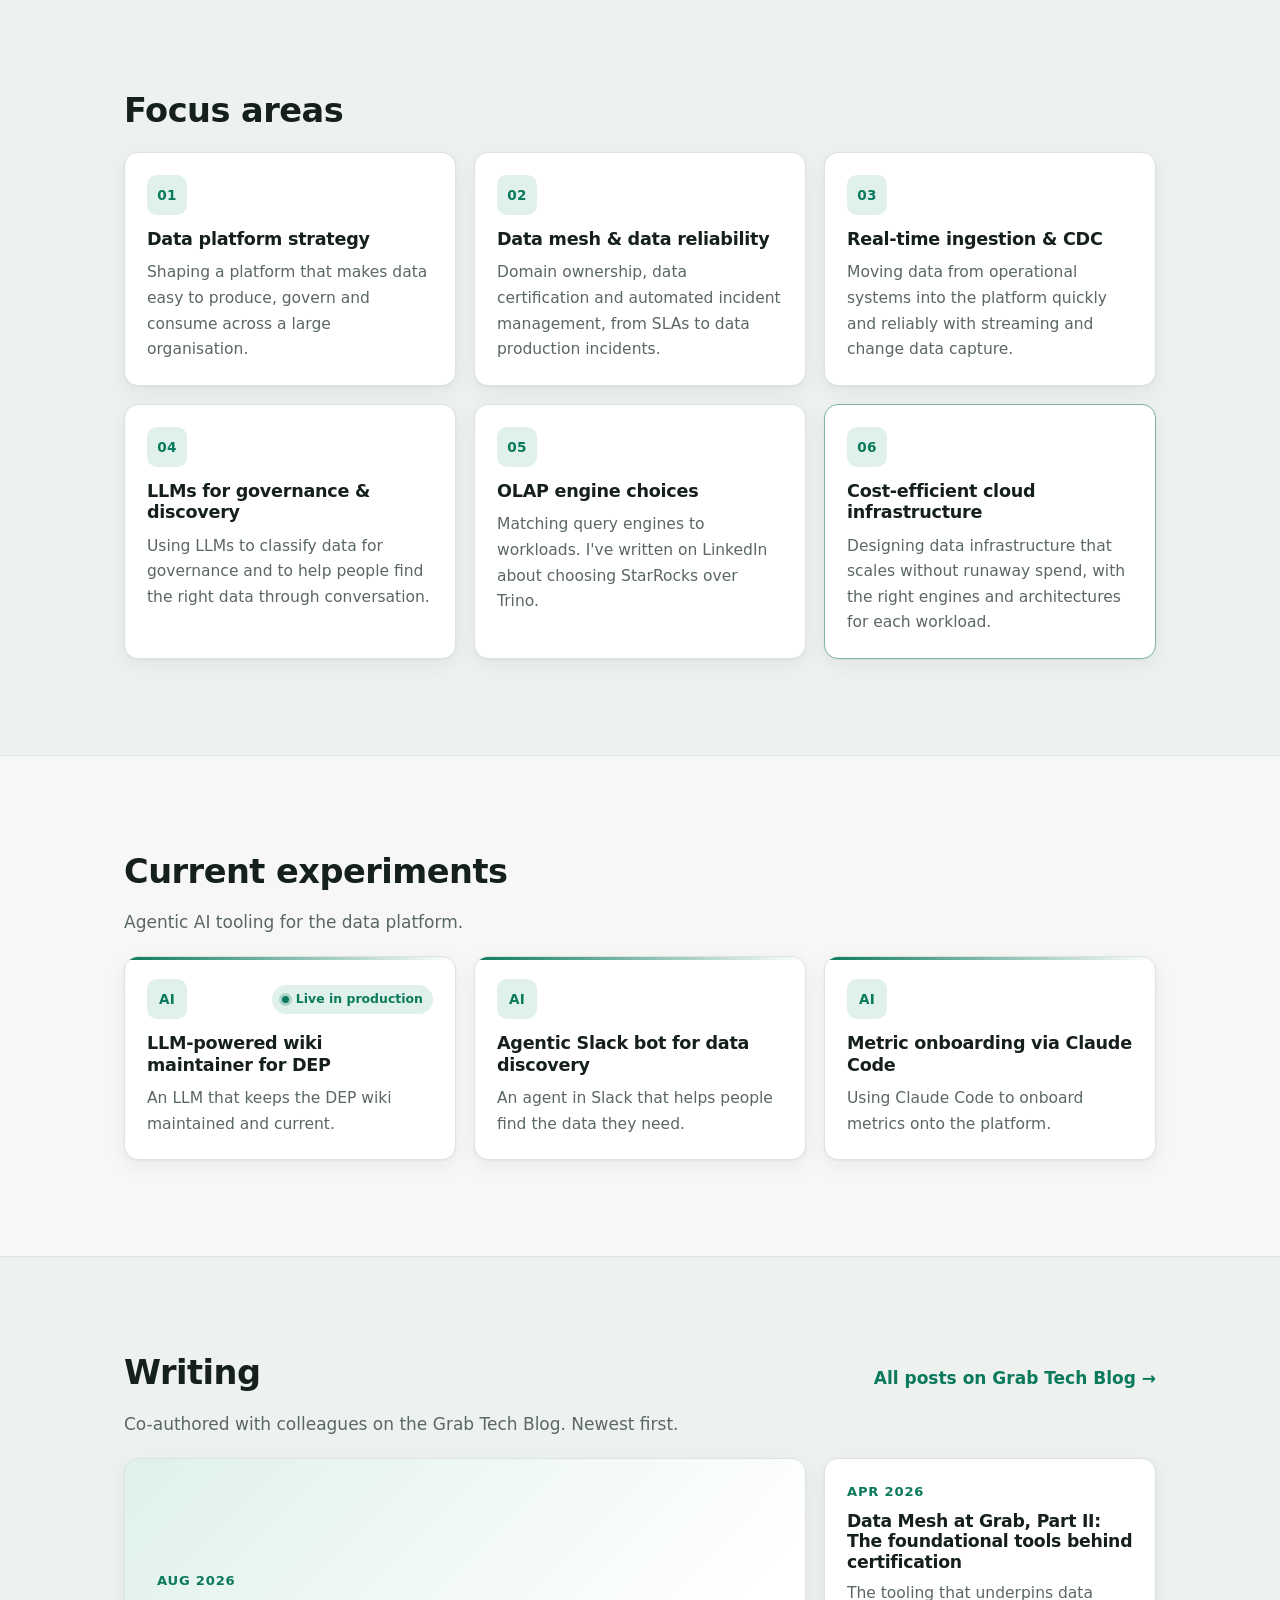
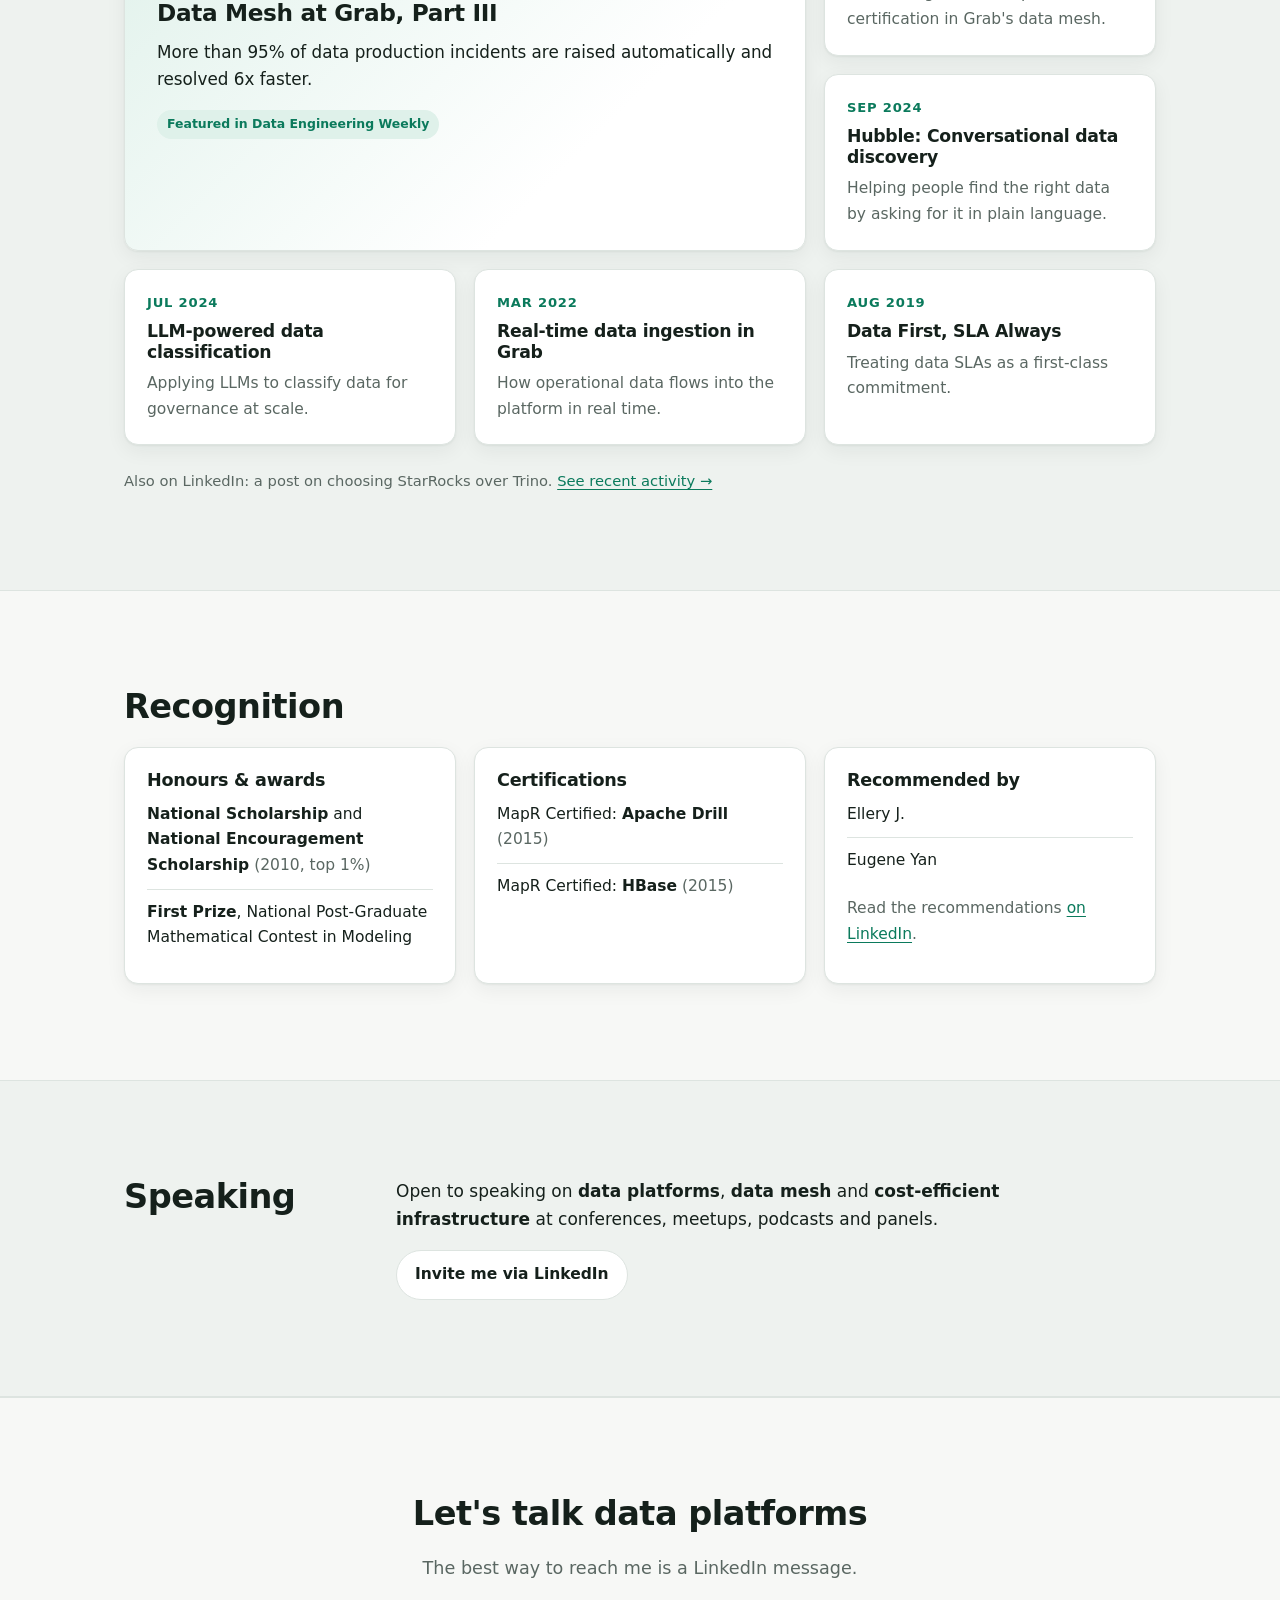
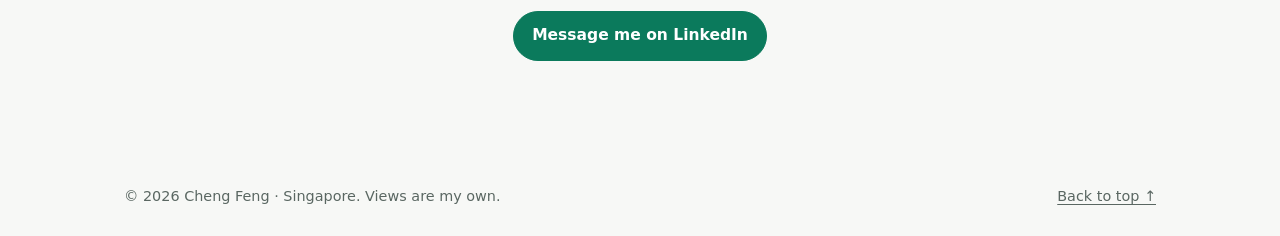
==== commit 8e33d11e: "Remove GitHub links" ====
--- a/index.html
+++ b/index.html
@@ -43,7 +43,6 @@
     "knowsAbout": ["Data platforms", "Data mesh", "Data reliability", "Real-time data ingestion", "Change data capture", "OLAP engines", "LLMs for data governance", "Cost-efficient cloud infrastructure"],
     "sameAs": [
       "https://www.linkedin.com/in/chengfengatgrab/",
-      "https://github.com/chengat1314",
       "https://engineering.grab.com/authors#feng.cheng"
     ]
   }
@@ -88,9 +87,6 @@
           <a class="btn" href="https://engineering.grab.com/authors#feng.cheng" rel="noopener" target="_blank">
             <svg aria-hidden="true" viewBox="0 0 24 24"><path d="M5 3h10l4 4v14H5zM14 4v4h4M8 12h8M8 15h8M8 18h5" fill="none" stroke="currentColor" stroke-width="1.8" stroke-linejoin="round"/></svg>
             Grab Tech Blog</a>
-          <a class="btn" href="https://github.com/chengat1314" rel="me noopener" target="_blank">
-            <svg aria-hidden="true" viewBox="0 0 24 24"><path d="M12 .5a11.5 11.5 0 0 0-3.6 22.4c.6.1.8-.3.8-.6v-2c-3.2.7-3.9-1.5-3.9-1.5-.5-1.3-1.3-1.7-1.3-1.7-1-.7.1-.7.1-.7 1.2.1 1.8 1.2 1.8 1.2 1 1.8 2.8 1.3 3.4 1 .1-.8.4-1.3.8-1.6-2.6-.3-5.3-1.3-5.3-5.7 0-1.3.5-2.3 1.2-3.1-.1-.3-.5-1.5.1-3.1 0 0 1-.3 3.2 1.2a11 11 0 0 1 5.8 0c2.2-1.5 3.2-1.2 3.2-1.2.6 1.6.2 2.8.1 3.1.8.8 1.2 1.8 1.2 3.1 0 4.4-2.7 5.4-5.3 5.7.4.4.8 1.1.8 2.2v3.3c0 .3.2.7.8.6A11.5 11.5 0 0 0 12 .5z"/></svg>
-            GitHub</a>
         </div>
         </div>
         <figure class="hero-photo">
@@ -288,7 +284,6 @@
         <p class="sub">The best way to reach me is a LinkedIn message.</p>
         <div class="cta center">
           <a class="btn primary" href="https://www.linkedin.com/in/chengfengatgrab/" rel="me noopener" target="_blank">Message me on LinkedIn</a>
-          <a class="btn" href="https://github.com/chengat1314" rel="me noopener" target="_blank">github.com/chengat1314</a>
         </div>
       </div>
     </section>
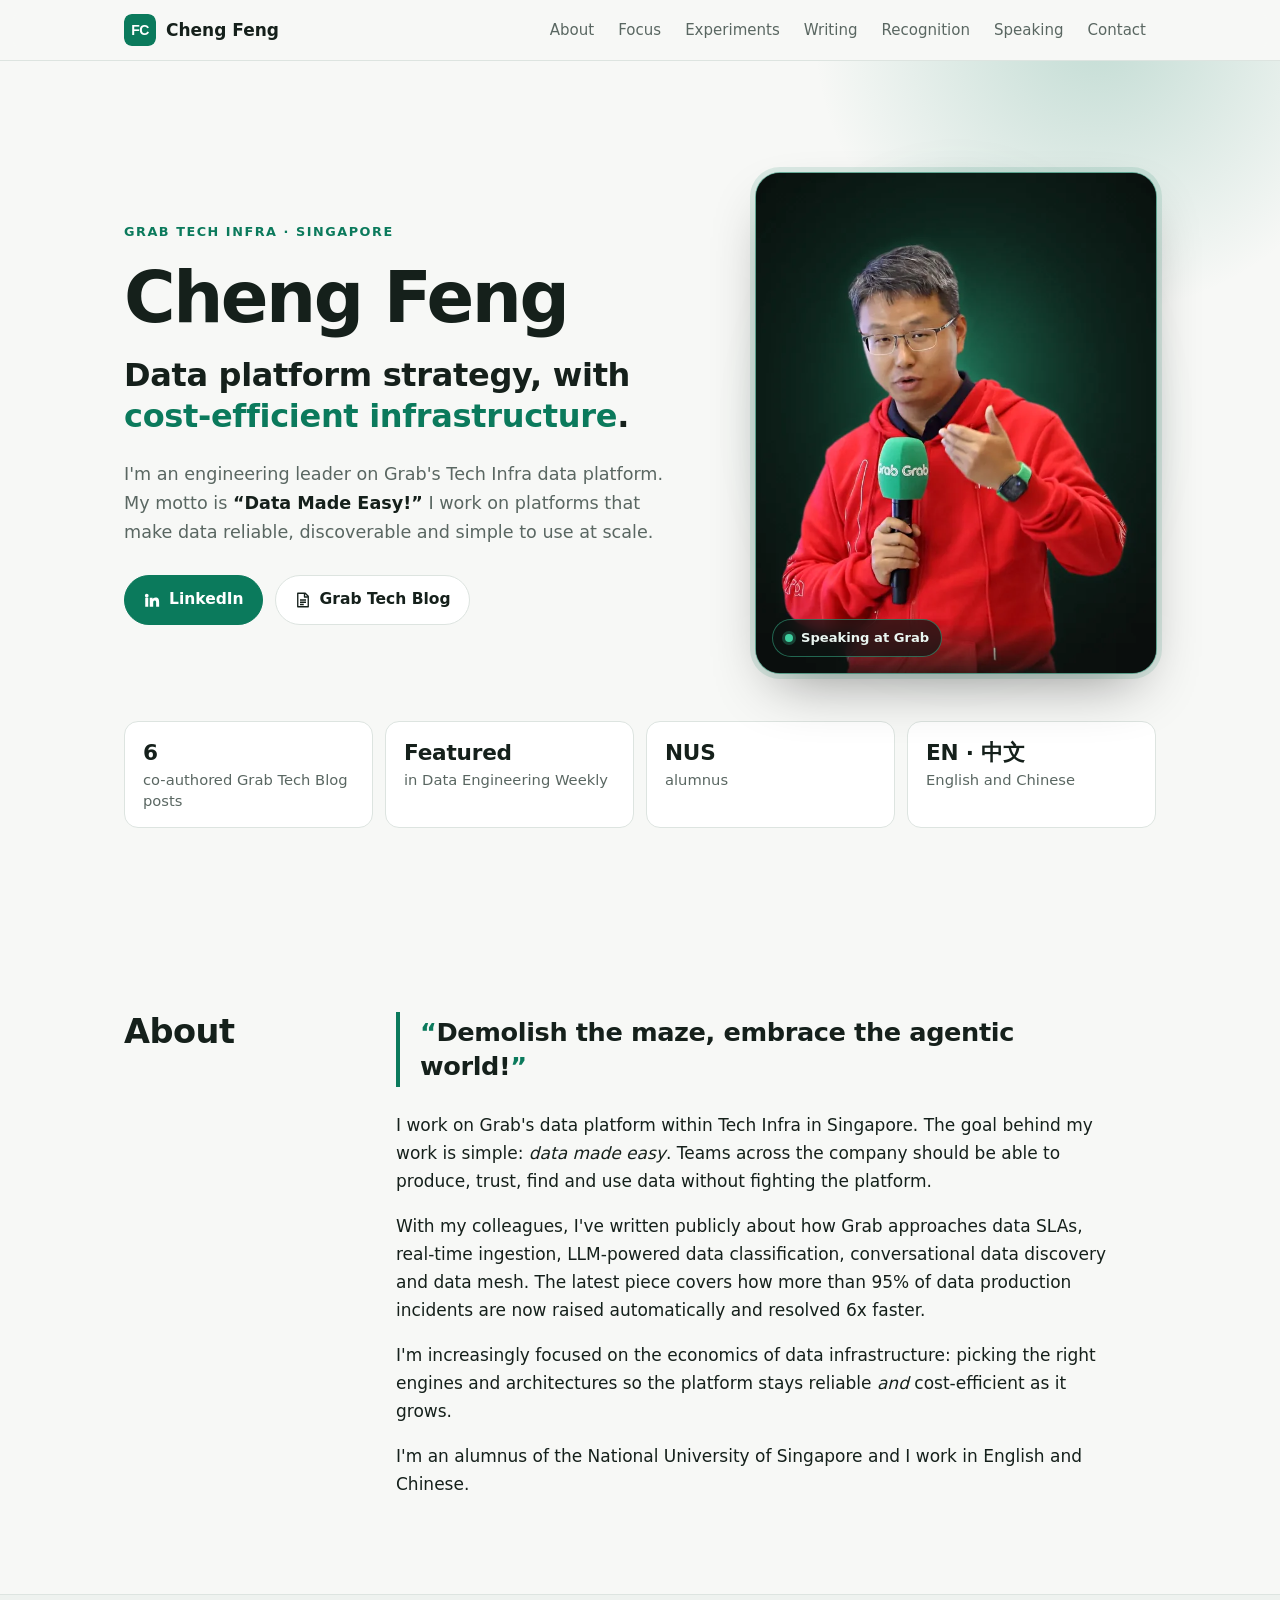
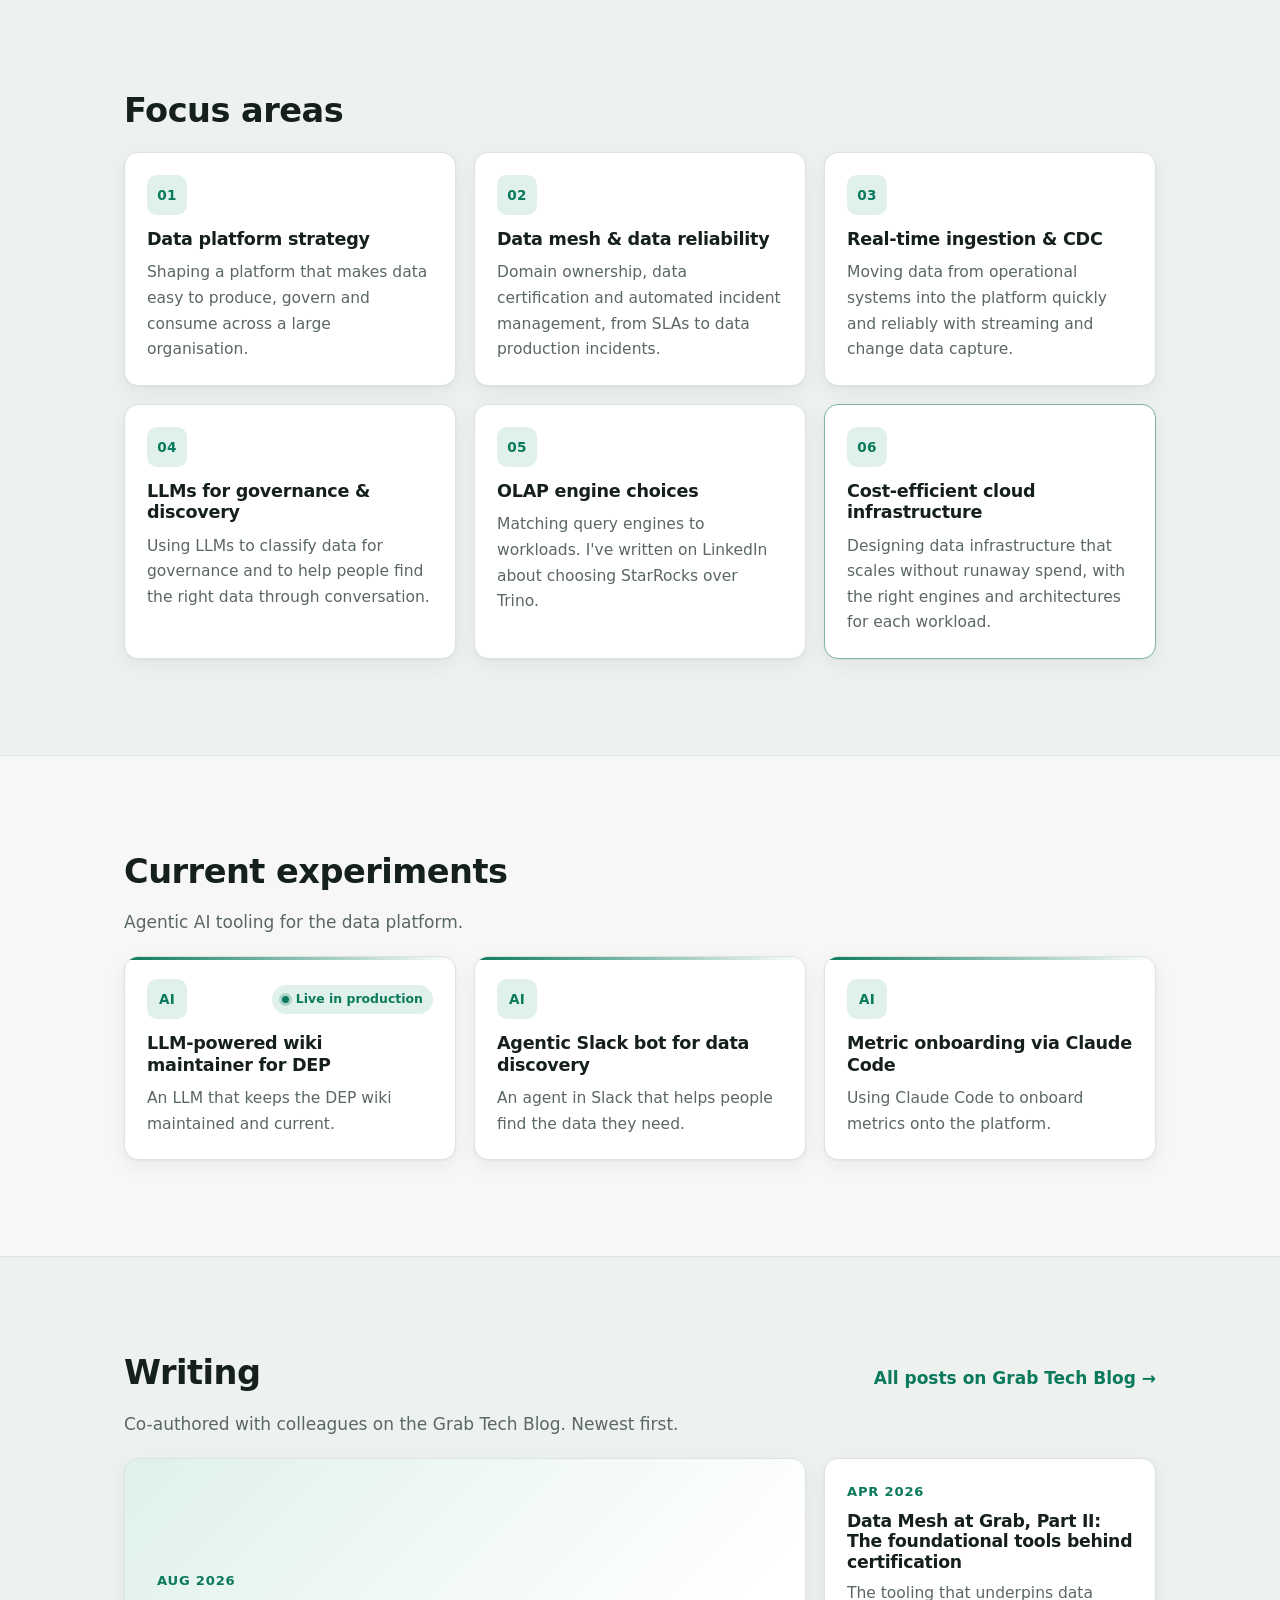
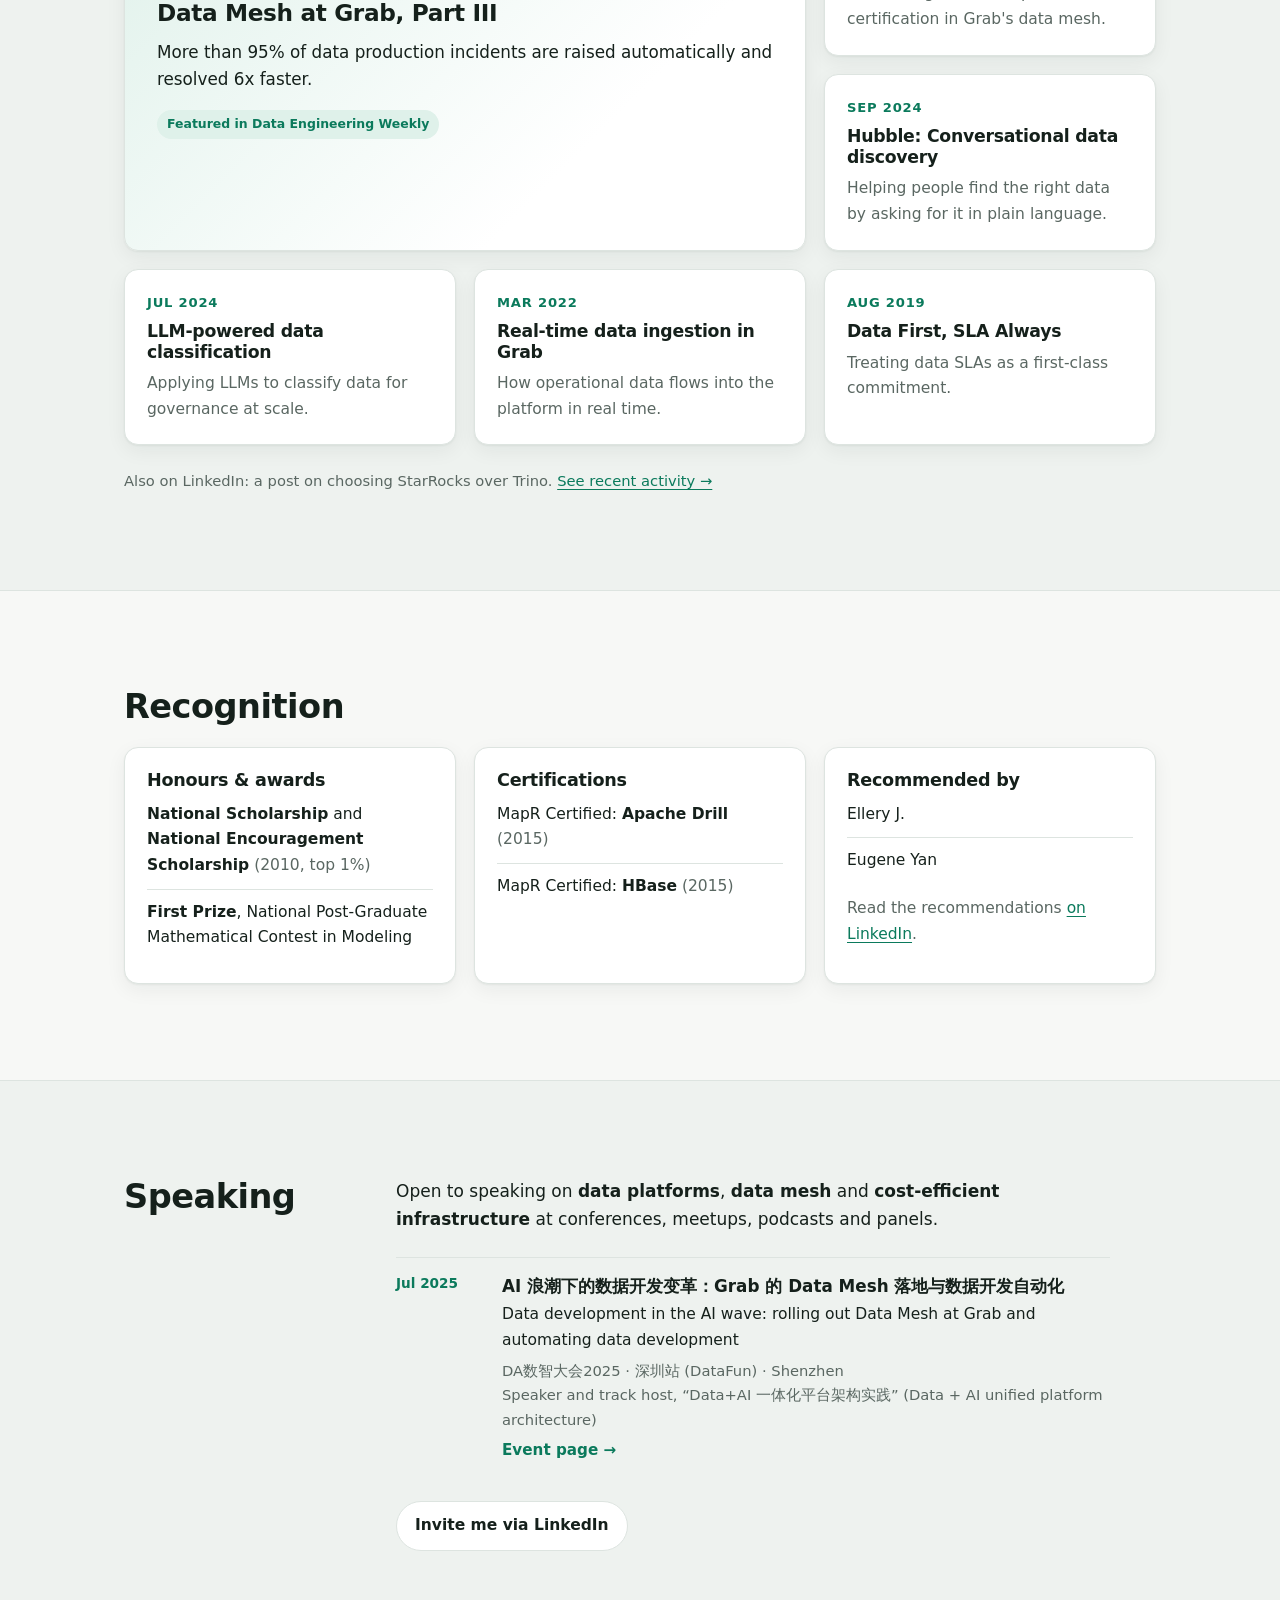
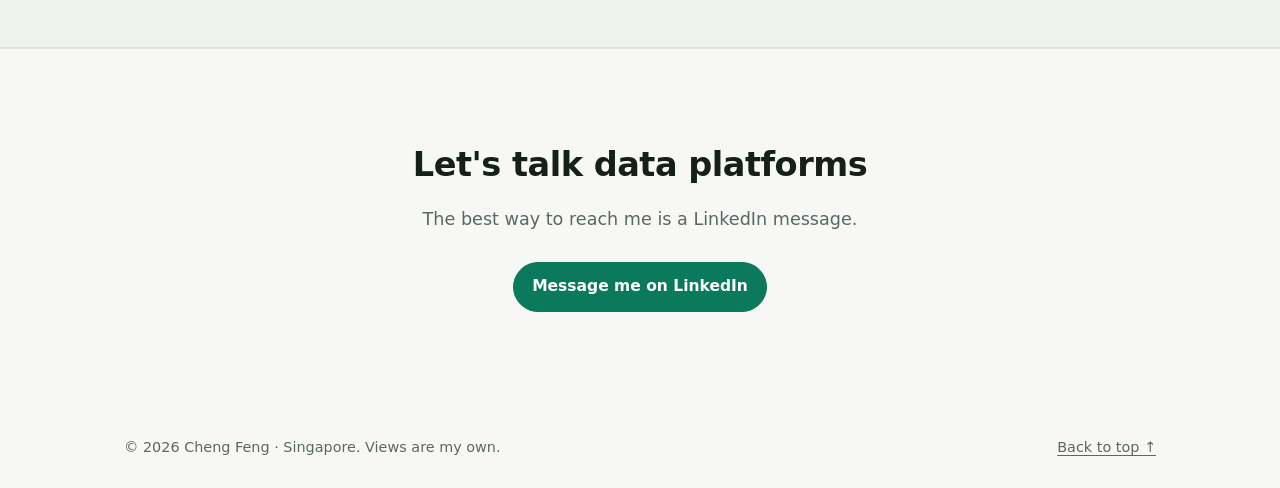
==== commit c330e59c: "Add talk to Speaking section" ====
--- a/index.html
+++ b/index.html
@@ -260,20 +260,19 @@
         <h2>Speaking</h2>
         <div class="prose">
           <p>Open to speaking on <strong>data platforms</strong>, <strong>data mesh</strong> and <strong>cost-efficient infrastructure</strong> at conferences, meetups, podcasts and panels.</p>
-          <p><a class="btn" href="https://www.linkedin.com/in/chengfengatgrab/" rel="noopener" target="_blank">Invite me via LinkedIn</a></p>
-          <!--
-            ADD TALKS HERE: uncomment the list and copy one <li> per talk.
-            <ul class="talks">
-              <li>
-                <time datetime="YYYY-MM">Mon YYYY</time>
-                <div>
-                  <strong>Talk title</strong>
-                  <span class="muted">Event name · City</span>
-                  <a href="SLIDES_OR_VIDEO_URL" rel="noopener" target="_blank">Slides / video →</a>
-                </div>
-              </li>
-            </ul>
-          -->
+          <ul class="talks">
+            <li>
+              <time datetime="2025-07-25">Jul 2025</time>
+              <div>
+                <strong lang="zh">AI 浪潮下的数据开发变革：Grab 的 Data Mesh 落地与数据开发自动化</strong>
+                <span class="talk-en">Data development in the AI wave: rolling out Data Mesh at Grab and automating data development</span>
+                <span class="muted"><span lang="zh">DA数智大会2025 · 深圳站</span> (DataFun) · Shenzhen</span>
+                <span class="muted">Speaker and track host, <span lang="zh">“Data+AI 一体化平台架构实践”</span> (Data + AI unified platform architecture)</span>
+                <a href="https://www.bagevent.com/event/8990882/p/555843" rel="noopener" target="_blank">Event page →</a>
+              </div>
+            </li>
+          </ul>
+          <p class="talks-cta"><a class="btn" href="https://www.linkedin.com/in/chengfengatgrab/" rel="noopener" target="_blank">Invite me via LinkedIn</a></p>
         </div>
       </div>
     </section>
--- a/styles.css
+++ b/styles.css
@@ -188,6 +188,12 @@
 .talks li { display: grid; grid-template-columns: 90px 1fr; gap: 16px; padding: 14px 0; border-top: 1px solid var(--border); }
 .talks time { color: var(--accent); font-weight: 700; font-size: .85rem; }
 .talks span { display: block; }
+.talks span span { display: inline; }
+.talks strong { font-size: 1.05rem; line-height: 1.4; }
+.talks .talk-en { color: var(--text); margin: 2px 0 6px; font-size: .97rem; }
+.talks .muted { font-size: .92rem; }
+.talks a { display: inline-block; margin-top: 6px; font-weight: 600; text-decoration: none; font-size: .95rem; }
+.talks-cta { margin-top: 24px; }
 
 .contact { text-align: center; border-top: 1px solid var(--border); }
 .contact .sub { margin: 0 auto; }
@@ -222,6 +228,7 @@
   .lede .accent { white-space: normal; }
   .hero::before { width: 380px; height: 380px; inset: -20% -40% auto auto; }
   .btn { padding: 10px 16px; }
+  .talks li { grid-template-columns: 1fr; gap: 4px; }
 }
 @media print {
   .site-header, .cta, .skip-link { display: none; }
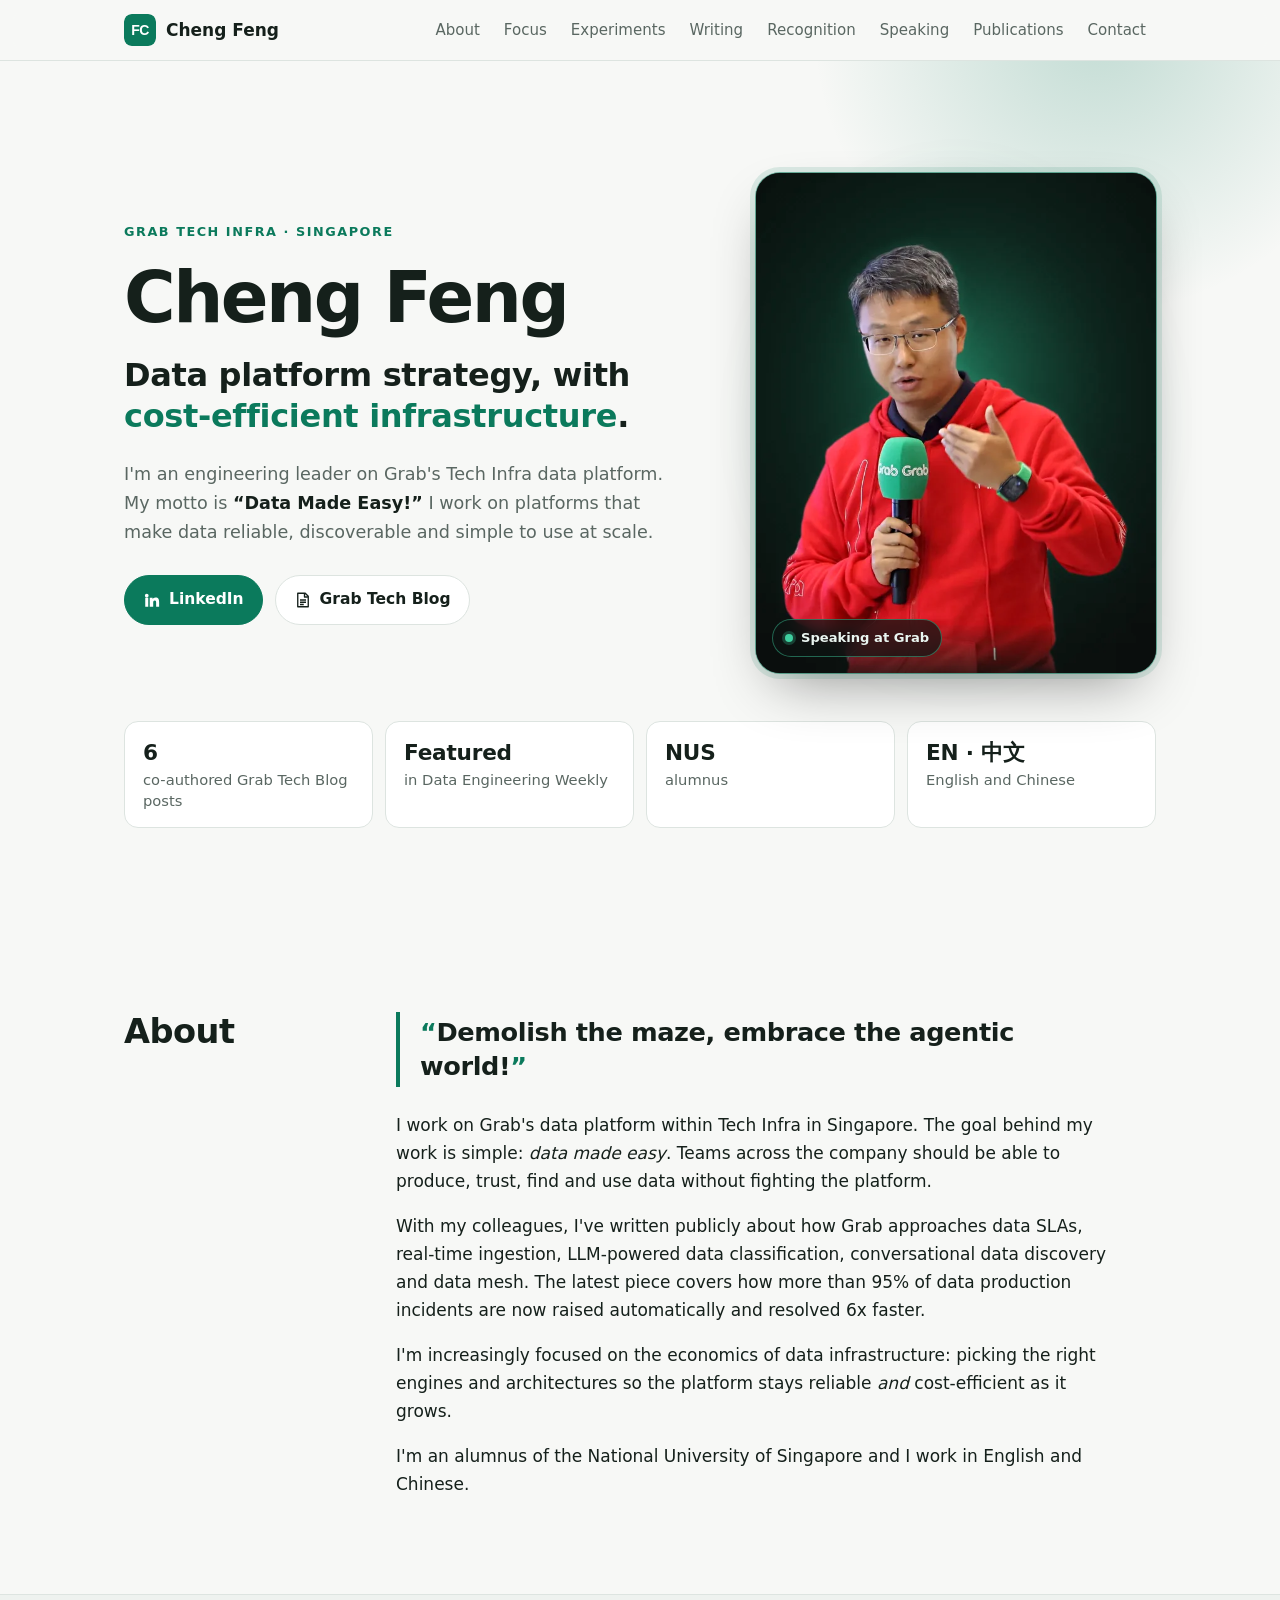
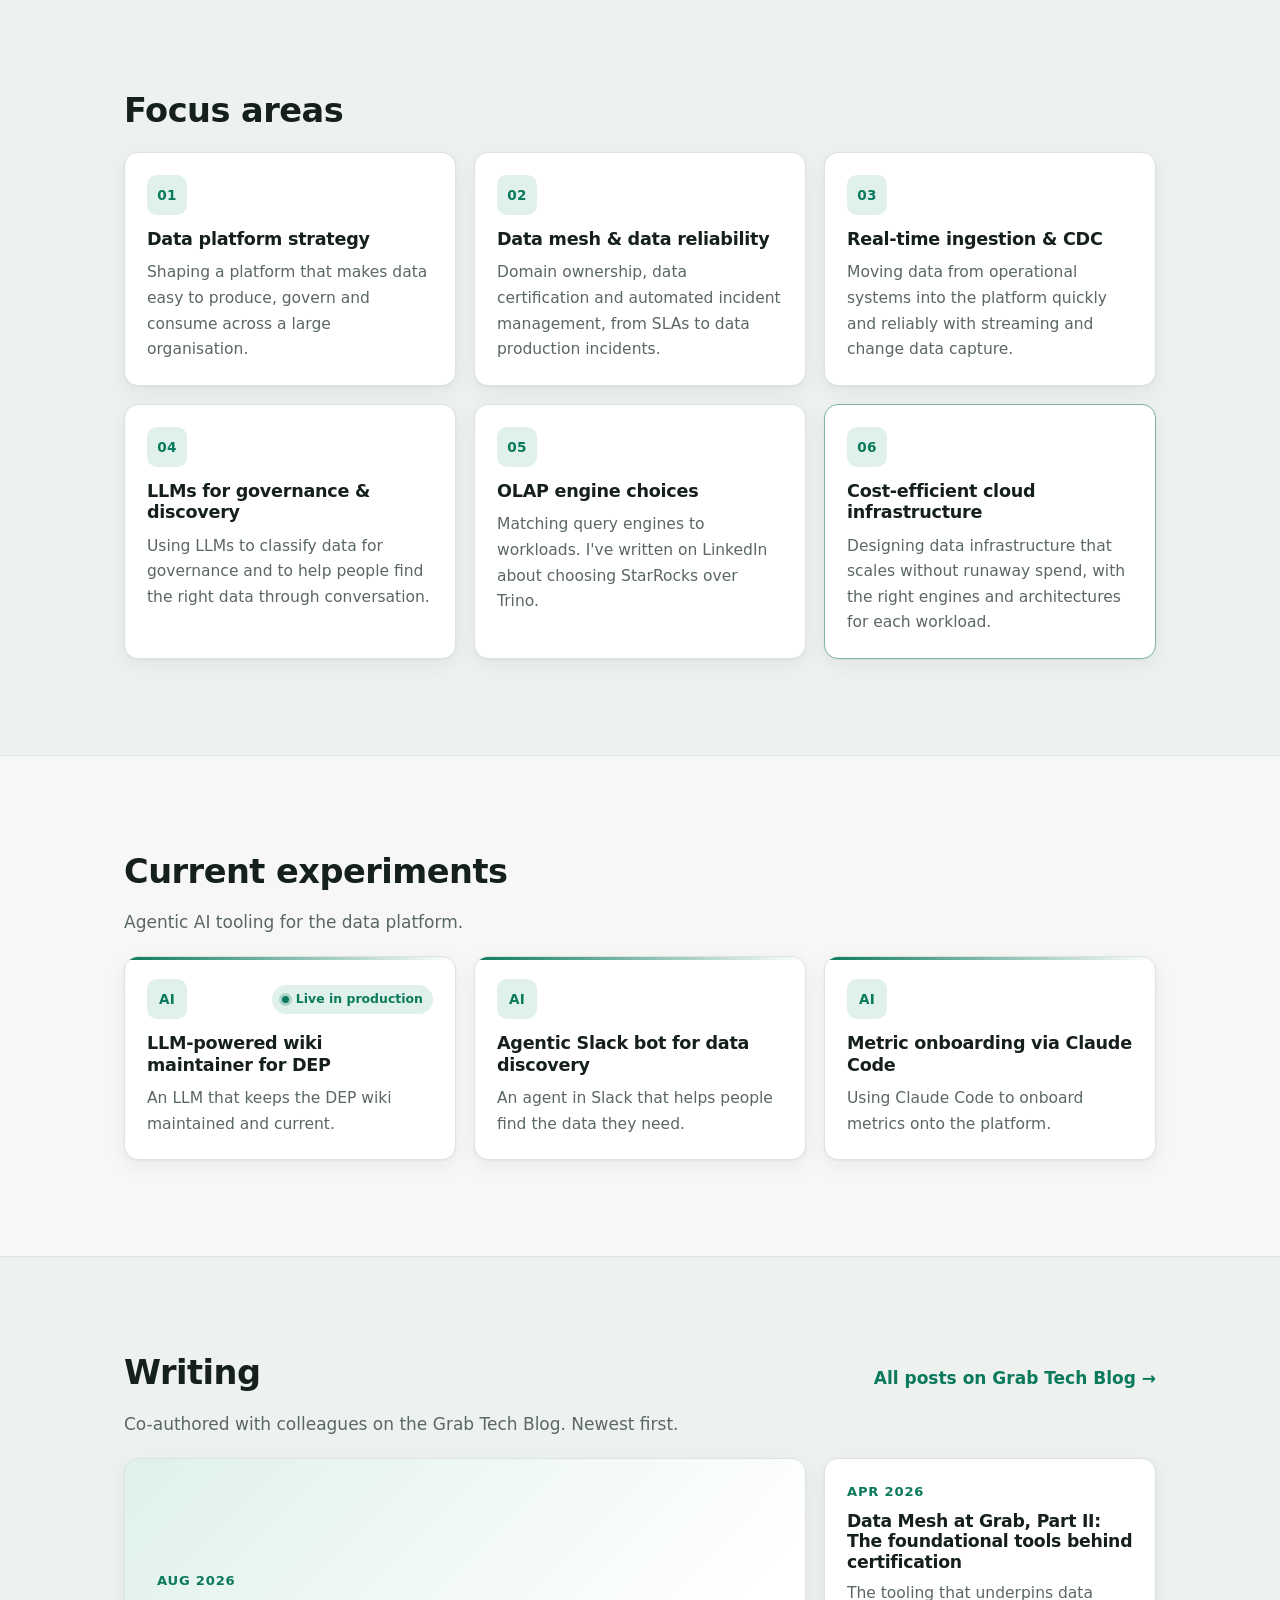
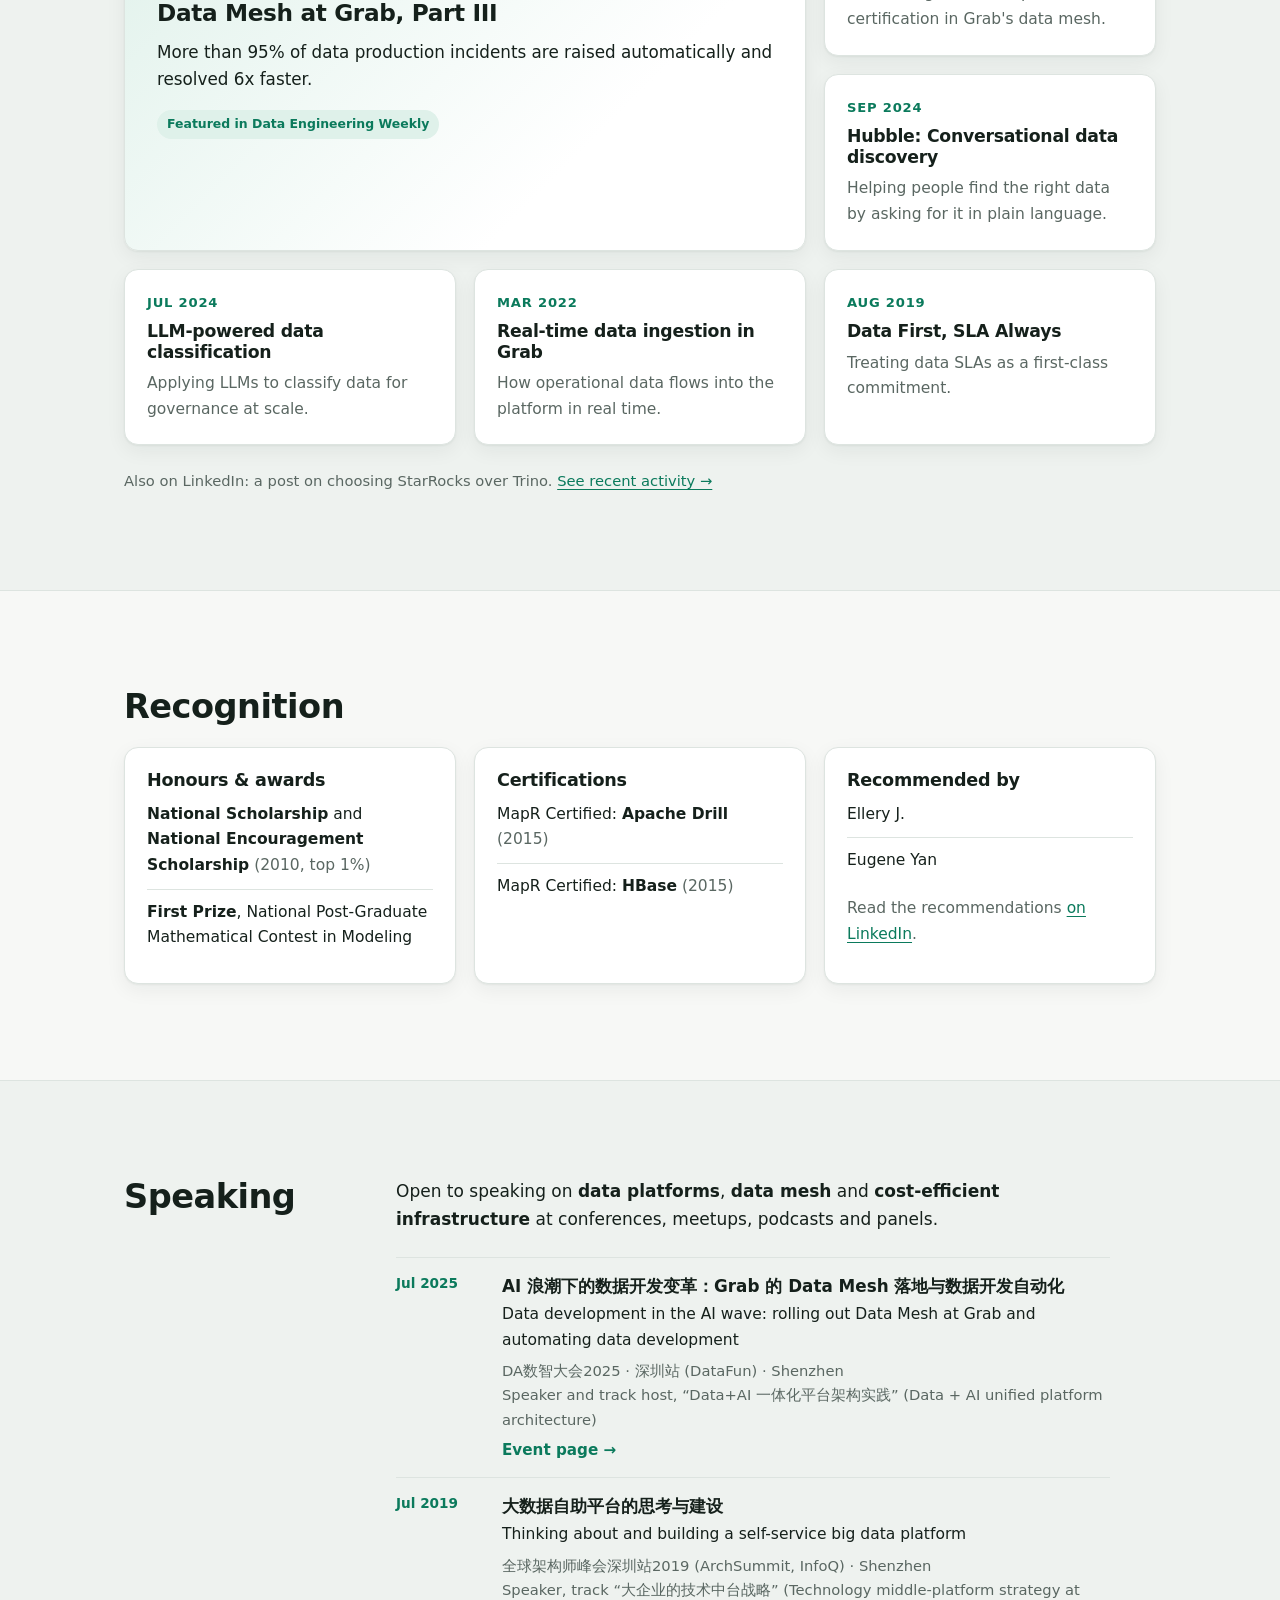
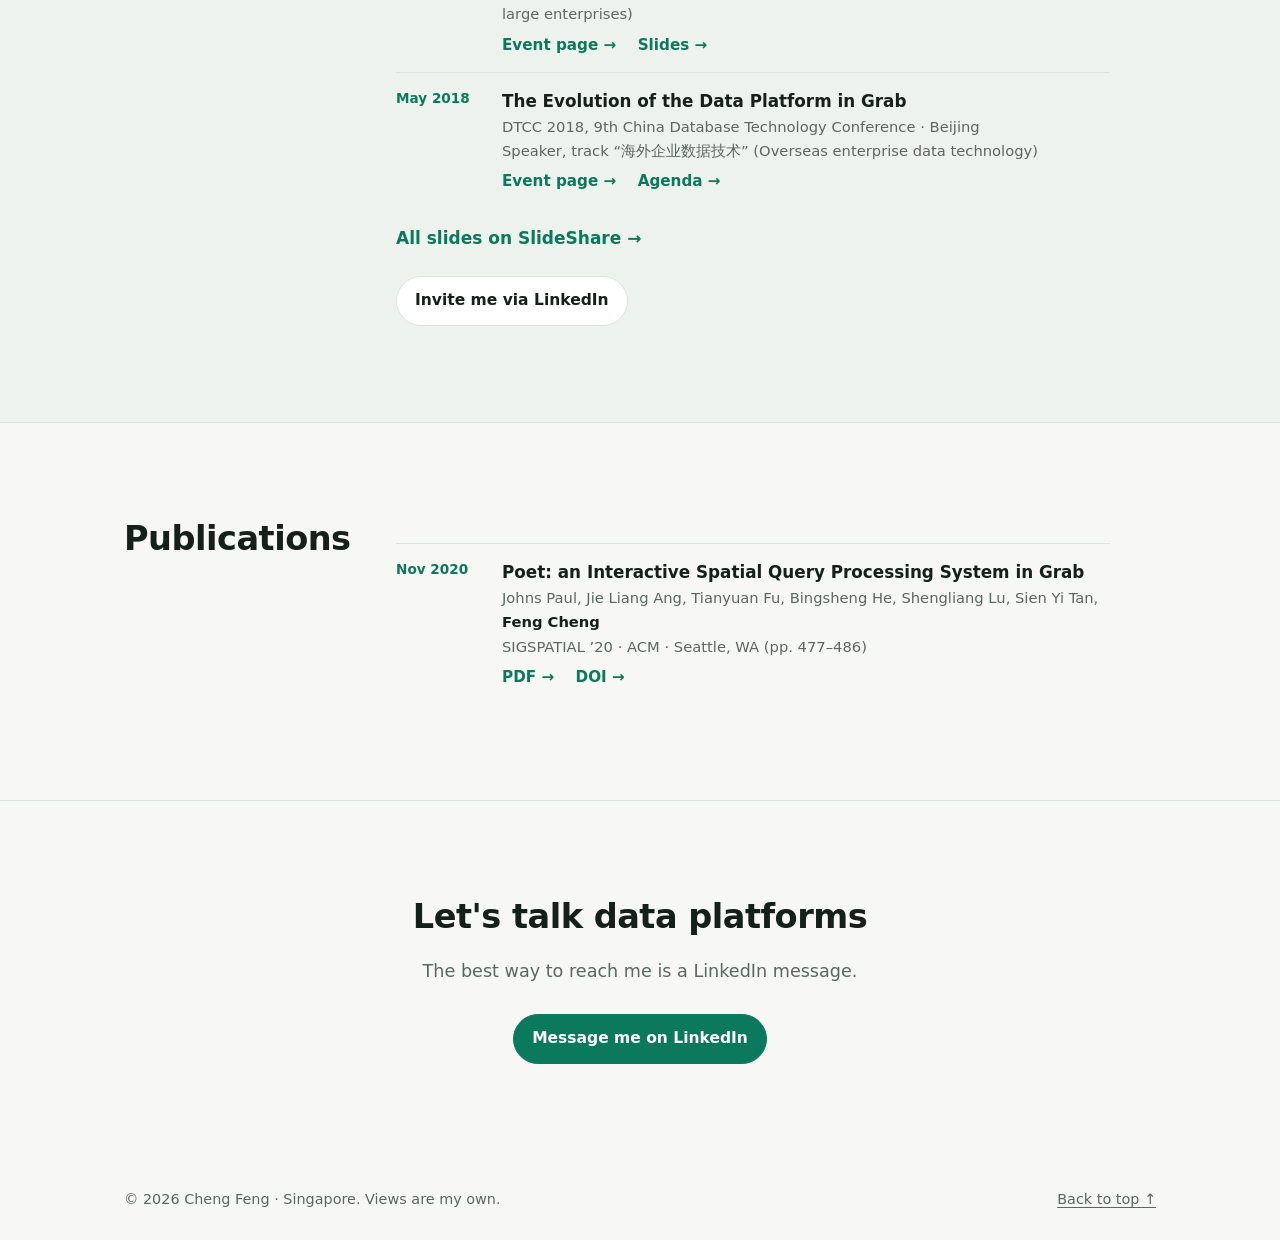
==== commit e4aa6833: "Add DTCC 2018, SlideShare talks and publications" ====
--- a/index.html
+++ b/index.html
@@ -43,7 +43,8 @@
     "knowsAbout": ["Data platforms", "Data mesh", "Data reliability", "Real-time data ingestion", "Change data capture", "OLAP engines", "LLMs for data governance", "Cost-efficient cloud infrastructure"],
     "sameAs": [
       "https://www.linkedin.com/in/chengfengatgrab/",
-      "https://engineering.grab.com/authors#feng.cheng"
+      "https://engineering.grab.com/authors#feng.cheng",
+      "https://www.slideshare.net/ChengFeng5"
     ]
   }
   </script>
@@ -65,6 +66,7 @@
           <li><a href="#writing">Writing</a></li>
           <li><a href="#recognition">Recognition</a></li>
           <li><a href="#speaking">Speaking</a></li>
+          <li><a href="#publications">Publications</a></li>
           <li><a href="#contact">Contact</a></li>
         </ul>
       </nav>
@@ -271,8 +273,50 @@
                 <a href="https://www.bagevent.com/event/8990882/p/555843" rel="noopener" target="_blank">Event page →</a>
               </div>
             </li>
+            <li>
+              <time datetime="2019-07-13">Jul 2019</time>
+              <div>
+                <strong lang="zh">大数据自助平台的思考与建设</strong>
+                <span class="talk-en">Thinking about and building a self-service big data platform</span>
+                <span class="muted"><span lang="zh">全球架构师峰会深圳站2019</span> (ArchSummit, InfoQ) · Shenzhen</span>
+                <span class="muted">Speaker, track <span lang="zh">“大企业的技术中台战略”</span> (Technology middle-platform strategy at large enterprises)</span>
+                <a href="https://archsummit.infoq.cn/2019/shenzhen/presentation/1733" rel="noopener" target="_blank">Event page →</a>
+                <a href="https://ppt.infoq.cn/slide/download?cid=40&amp;pid=2460" rel="noopener" target="_blank">Slides →</a>
+              </div>
+            </li>
+            <li>
+              <time datetime="2018-05-10">May 2018</time>
+              <div>
+                <strong>The Evolution of the Data Platform in Grab</strong>
+                <span class="muted">DTCC 2018, 9th China Database Technology Conference · Beijing</span>
+                <span class="muted">Speaker, track <span lang="zh">“海外企业数据技术”</span> (Overseas enterprise data technology)</span>
+                <a href="https://dtcc.it168.com/2018/jiabin.html" rel="noopener" target="_blank">Event page →</a>
+                <a href="https://dtcc.it168.com/2018/yicheng.html" rel="noopener" target="_blank">Agenda →</a>
+              </div>
+            </li>
           </ul>
+          <p class="talks-all"><a class="more" href="https://www.slideshare.net/ChengFeng5" rel="noopener" target="_blank">All slides on SlideShare →</a></p>
           <p class="talks-cta"><a class="btn" href="https://www.linkedin.com/in/chengfengatgrab/" rel="noopener" target="_blank">Invite me via LinkedIn</a></p>
+        </div>
+      </div>
+    </section>
+
+    <section id="publications" class="section">
+      <div class="container two-col">
+        <h2>Publications</h2>
+        <div class="prose">
+          <ul class="talks pubs">
+            <li>
+              <time datetime="2020-11-03">Nov 2020</time>
+              <div>
+                <strong>Poet: an Interactive Spatial Query Processing System in Grab</strong>
+                <span class="muted">Johns Paul, Jie Liang Ang, Tianyuan Fu, Bingsheng He, Shengliang Lu, Sien Yi Tan, <b class="me">Feng Cheng</b></span>
+                <span class="muted">SIGSPATIAL ’20 · ACM · Seattle, WA (pp. 477–486)</span>
+                <a href="https://www.comp.nus.edu.sg/~hebs/pub/Poet-sigspatial2020.pdf" rel="noopener" target="_blank">PDF →</a>
+                <a href="https://doi.org/10.1145/3397536.3422230" rel="noopener" target="_blank">DOI →</a>
+              </div>
+            </li>
+          </ul>
         </div>
       </div>
     </section>
--- a/styles.css
+++ b/styles.css
@@ -194,6 +194,9 @@
 .talks .muted { font-size: .92rem; }
 .talks a { display: inline-block; margin-top: 6px; font-weight: 600; text-decoration: none; font-size: .95rem; }
 .talks-cta { margin-top: 24px; }
+.talks-all { margin-top: 16px; }
+.talks a + a { margin-left: 16px; }
+.pubs .me { color: var(--text); font-weight: 700; }
 
 .contact { text-align: center; border-top: 1px solid var(--border); }
 .contact .sub { margin: 0 auto; }
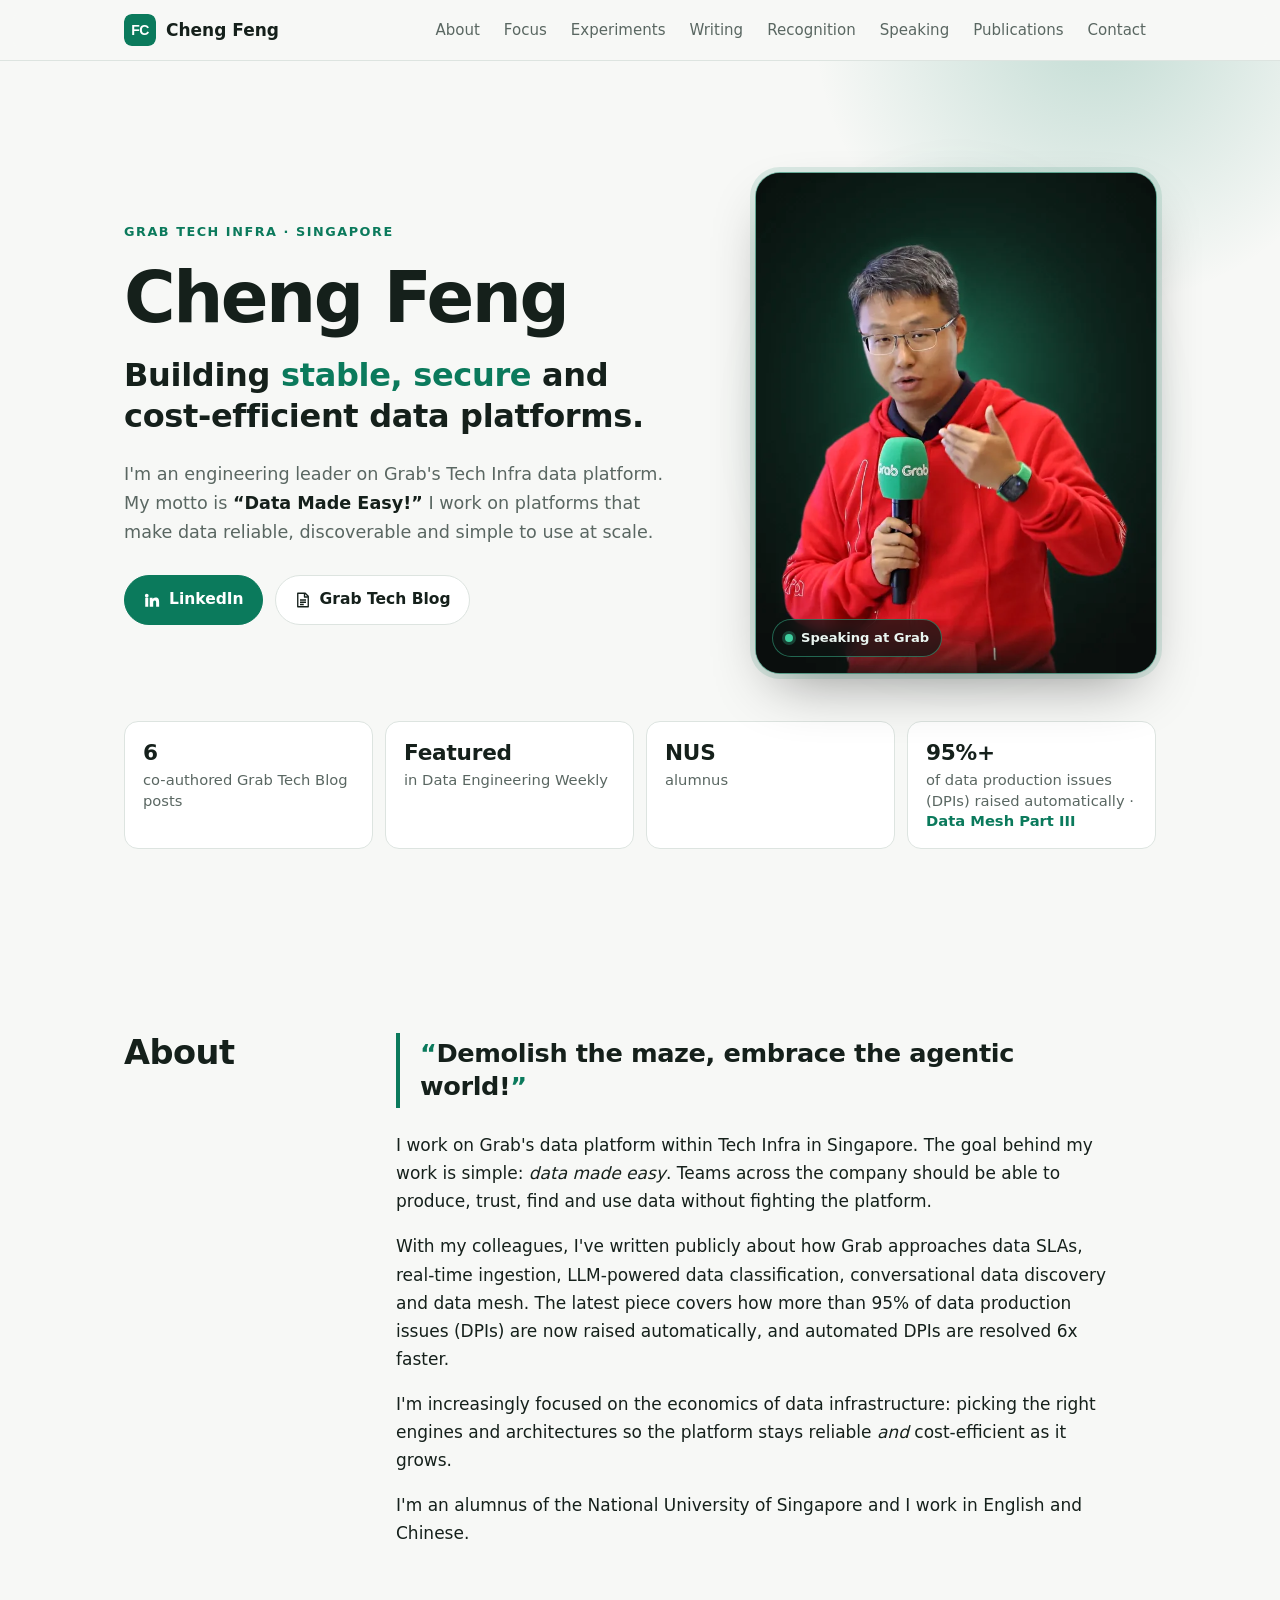
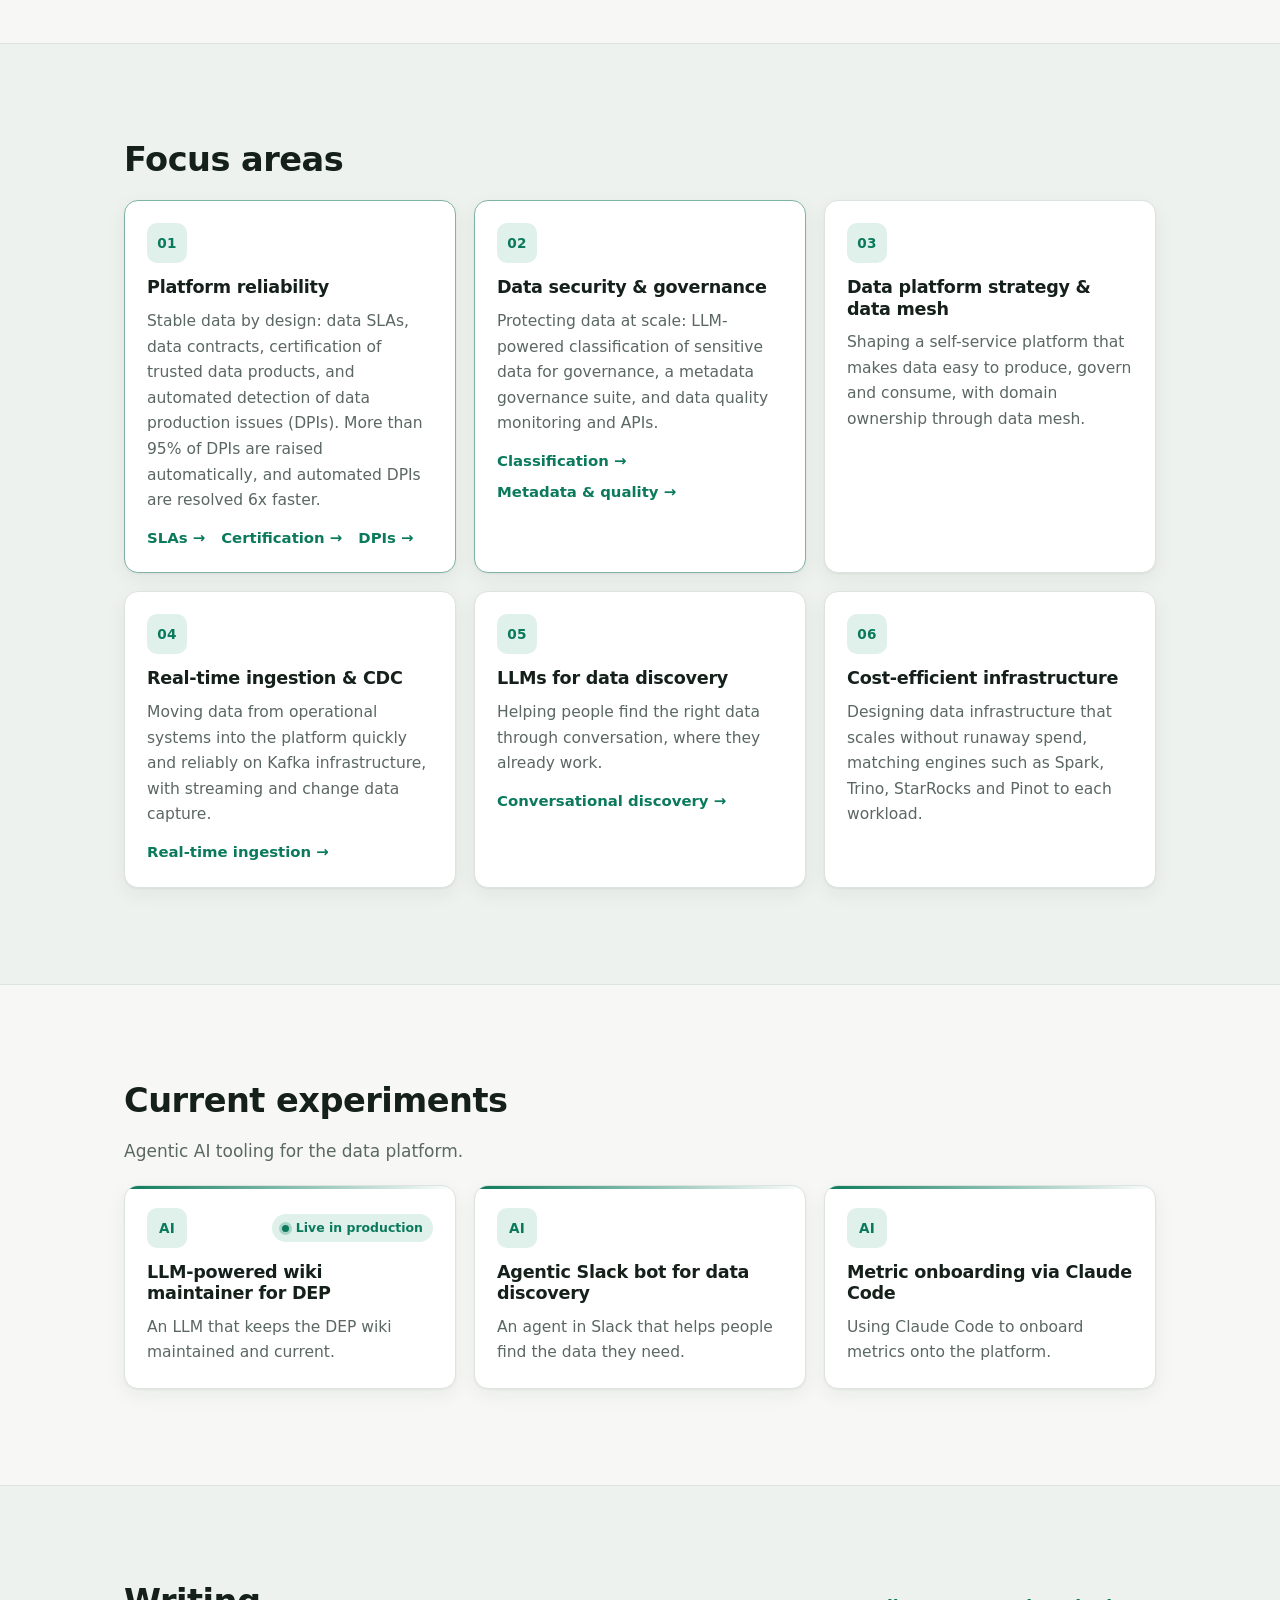
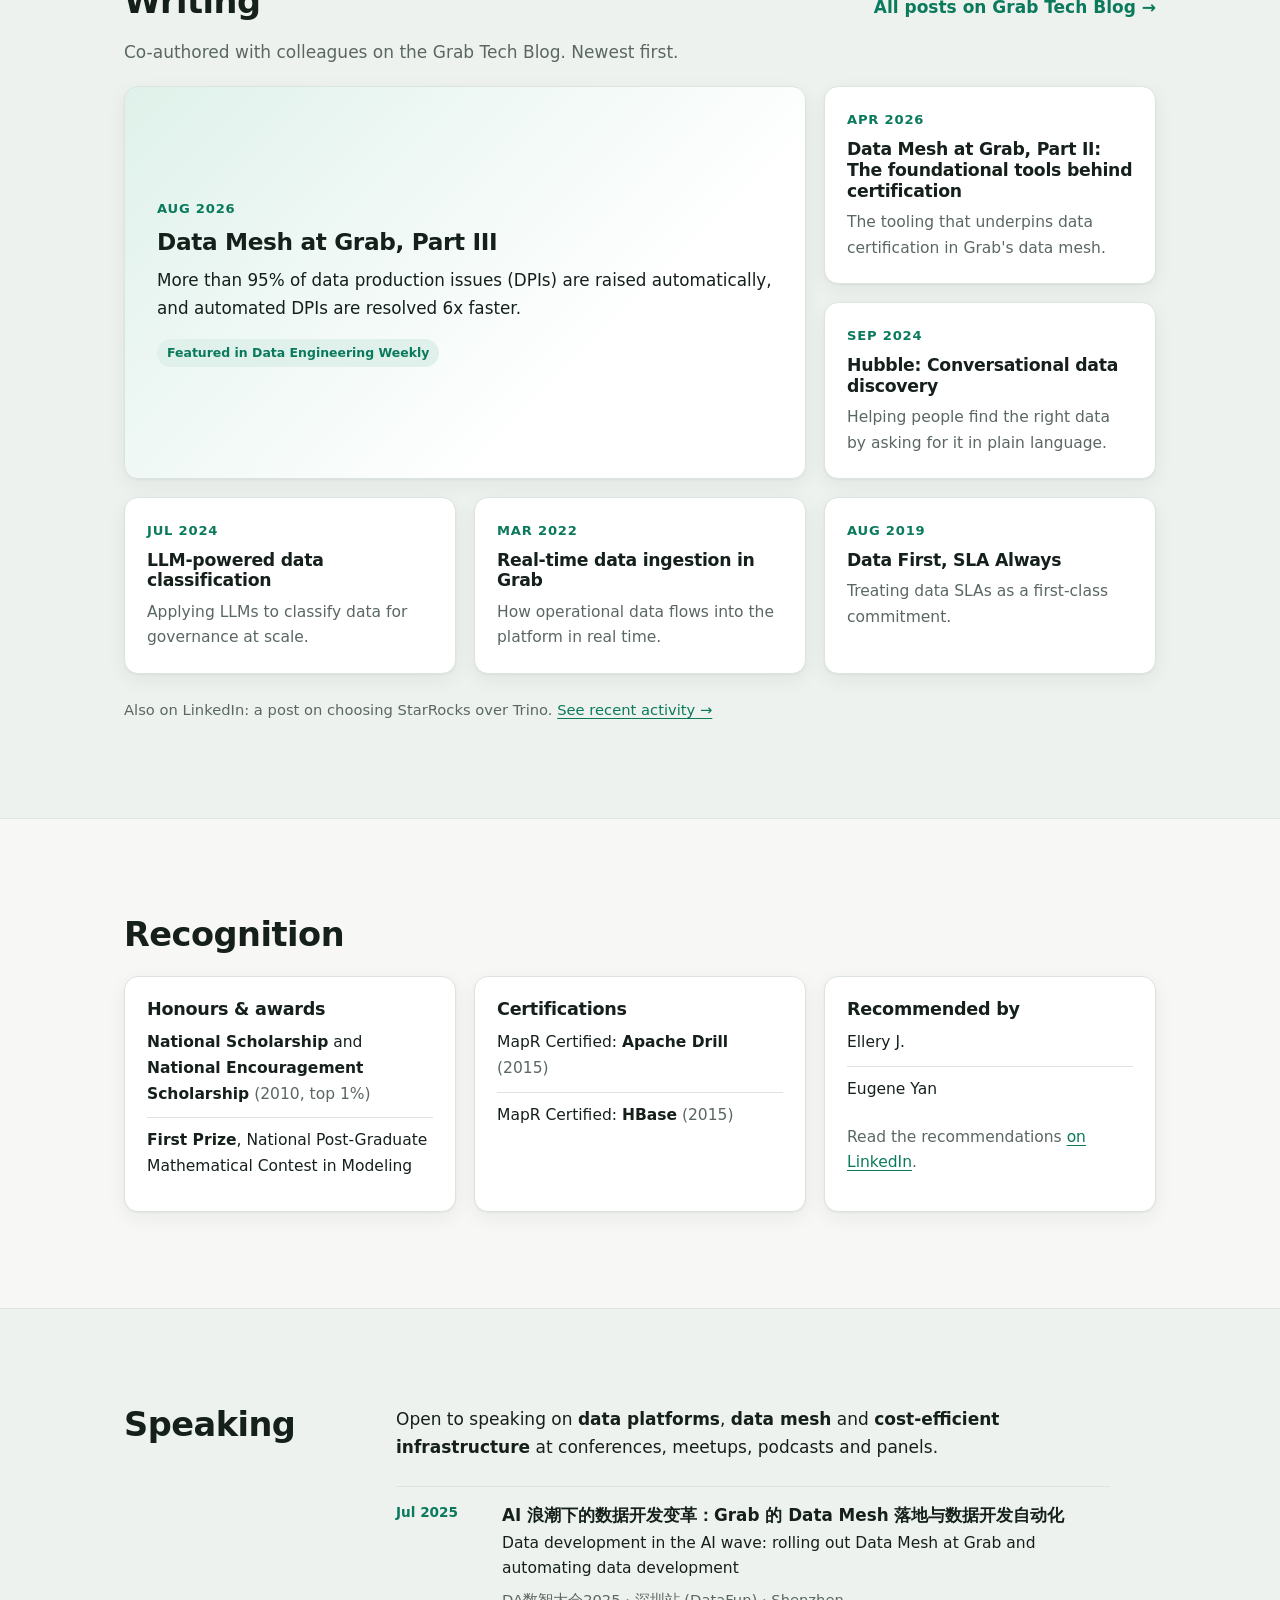
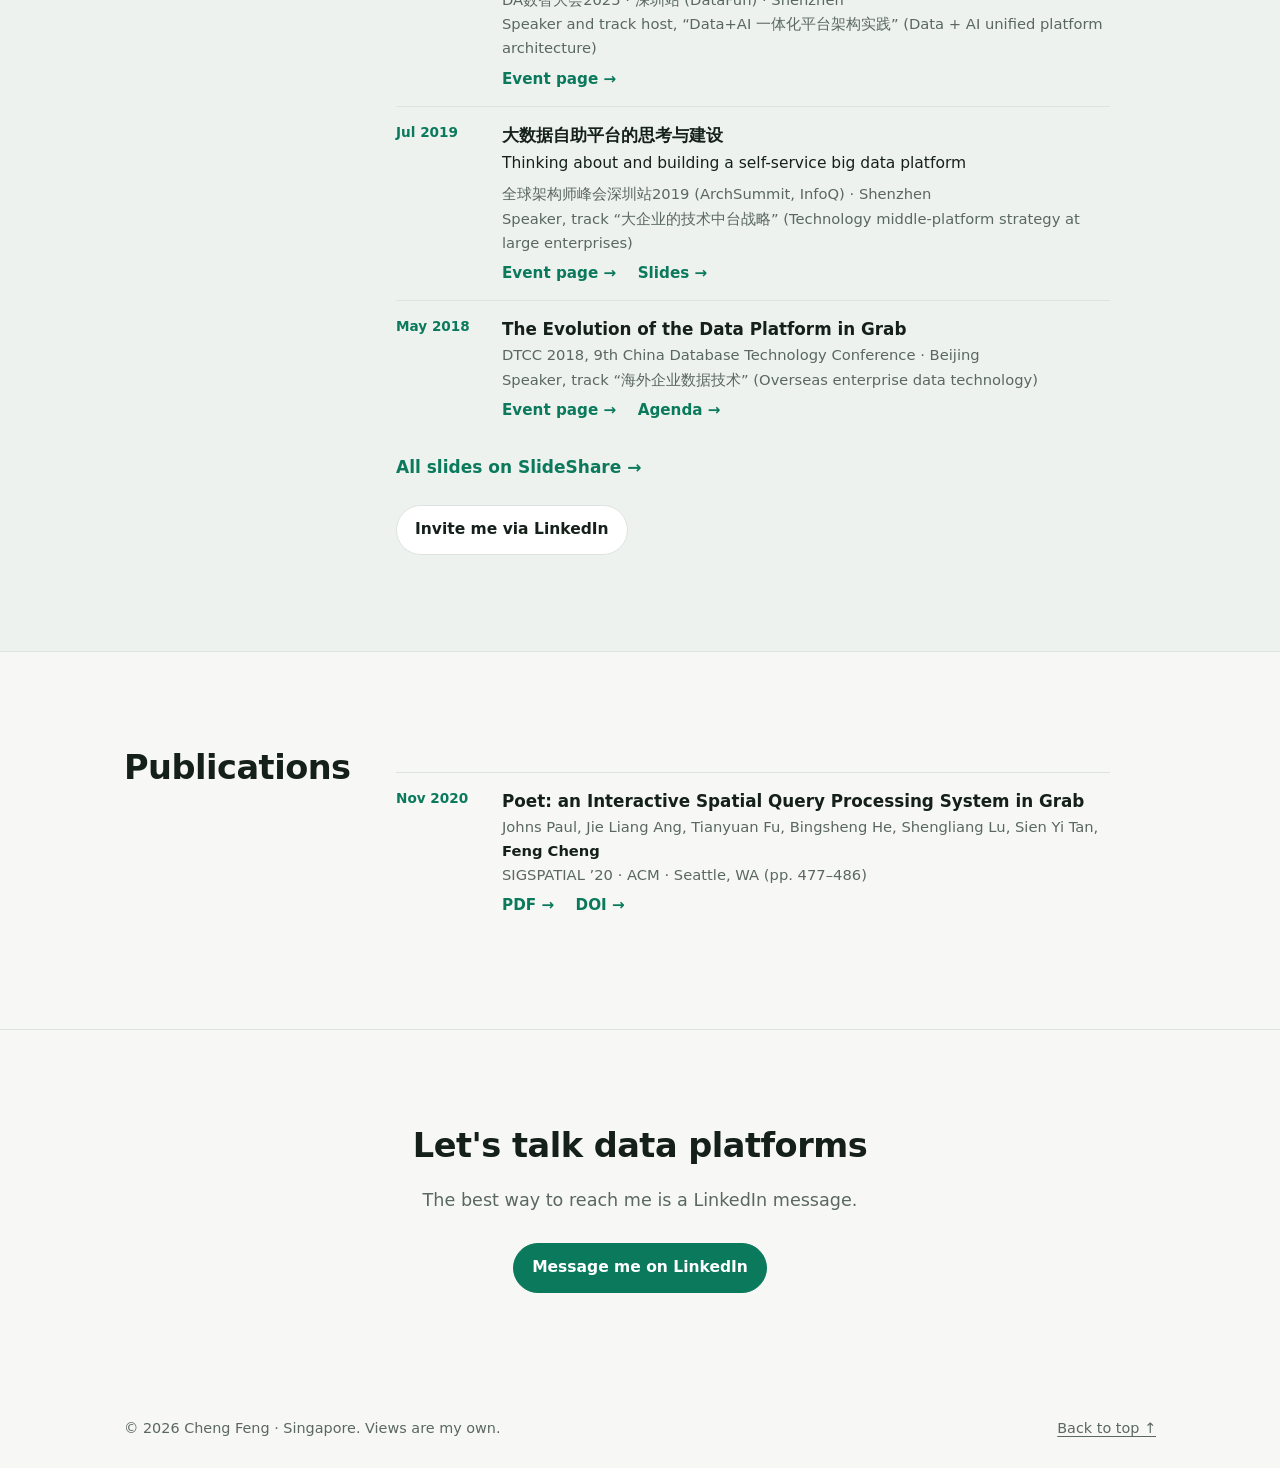
==== commit 999b918b: "Highlight stability and security" ====
--- a/index.html
+++ b/index.html
@@ -3,8 +3,8 @@
 <head>
   <meta charset="utf-8">
   <meta name="viewport" content="width=device-width, initial-scale=1">
-  <title>Cheng Feng: Data platform strategy, with cost-efficient infrastructure</title>
-  <meta name="description" content="Cheng Feng is an engineering leader on Grab Tech Infra in Singapore, working on data platform strategy, data mesh, data reliability, real-time ingestion and cost-efficient infrastructure.">
+  <title>Cheng Feng: Building stable, secure and cost-efficient data platforms</title>
+  <meta name="description" content="Cheng Feng is an engineering leader on Grab Tech Infra in Singapore, building stable, secure and cost-efficient data platforms: data reliability, data security and governance, data mesh and real-time ingestion.">
   <meta name="author" content="Cheng Feng">
   <link rel="canonical" href="https://chengat1314.github.io/">
   <meta name="color-scheme" content="light dark">
@@ -14,8 +14,8 @@
 
   <meta property="og:type" content="profile">
   <meta property="og:site_name" content="Cheng Feng">
-  <meta property="og:title" content="Cheng Feng: Data platform strategy, with cost-efficient infrastructure">
-  <meta property="og:description" content="Engineering leader on Grab Tech Infra in Singapore. Data Made Easy: data mesh, data reliability, real-time ingestion and LLMs for data governance.">
+  <meta property="og:title" content="Cheng Feng: Building stable, secure and cost-efficient data platforms">
+  <meta property="og:description" content="Engineering leader on Grab Tech Infra in Singapore. Data Made Easy: building stable, secure data platforms with data reliability, data security and governance, data mesh and real-time ingestion.">
   <meta property="og:url" content="https://chengat1314.github.io/">
   <meta property="og:image" content="https://chengat1314.github.io/og.png">
   <meta property="og:image:width" content="1200">
@@ -23,8 +23,8 @@
   <meta property="profile:first_name" content="Feng">
   <meta property="profile:last_name" content="Cheng">
   <meta name="twitter:card" content="summary_large_image">
-  <meta name="twitter:title" content="Cheng Feng: Data platform strategy, with cost-efficient infrastructure">
-  <meta name="twitter:description" content="Engineering leader on Grab Tech Infra in Singapore. Data Made Easy.">
+  <meta name="twitter:title" content="Cheng Feng: Building stable, secure and cost-efficient data platforms">
+  <meta name="twitter:description" content="Engineering leader on Grab Tech Infra in Singapore. Data Made Easy: stable, secure and cost-efficient data platforms.">
   <meta name="twitter:image" content="https://chengat1314.github.io/og.png">
 
   <script type="application/ld+json">
@@ -40,7 +40,7 @@
     "alumniOf": {"@type": "CollegeOrUniversity", "name": "National University of Singapore"},
     "address": {"@type": "PostalAddress", "addressCountry": "SG"},
     "knowsLanguage": ["English", "Chinese"],
-    "knowsAbout": ["Data platforms", "Data mesh", "Data reliability", "Real-time data ingestion", "Change data capture", "OLAP engines", "LLMs for data governance", "Cost-efficient cloud infrastructure"],
+    "knowsAbout": ["Data platforms", "Data platform reliability", "Data reliability", "Data security", "Data governance", "Data quality", "Data contracts", "Metadata management", "Data mesh", "Real-time data ingestion", "Change data capture", "OLAP engines", "LLMs for data governance", "Cost-efficient cloud infrastructure"],
     "sameAs": [
       "https://www.linkedin.com/in/chengfengatgrab/",
       "https://engineering.grab.com/authors#feng.cheng",
@@ -80,7 +80,7 @@
         <div class="hero-text">
         <p class="eyebrow">Grab Tech Infra · Singapore</p>
         <h1>Cheng Feng</h1>
-        <p class="lede">Data platform strategy, with <span class="accent">cost-efficient infrastructure</span>.</p>
+        <p class="lede">Building <span class="accent">stable, secure</span> and cost-efficient data platforms.</p>
         <p class="sub">I'm an engineering leader on Grab's Tech Infra data platform. My motto is <strong>“Data Made Easy!”</strong> I work on platforms that make data reliable, discoverable and simple to use at scale.</p>
         <div class="cta">
           <a class="btn primary" href="https://www.linkedin.com/in/chengfengatgrab/" rel="me noopener" target="_blank">
@@ -103,7 +103,7 @@
           <li><span>6</span>co-authored Grab Tech Blog posts</li>
           <li><span>Featured</span>in Data Engineering Weekly</li>
           <li><span>NUS</span>alumnus</li>
-          <li><span lang="zh">EN · 中文</span>English and Chinese</li>
+          <li><span>95%+</span>of data production issues (DPIs) raised automatically · <a href="https://engineering.grab.com/data-mesh-at-grab-part-three" rel="noopener" target="_blank">Data Mesh Part III</a></li>
         </ul>
       </div>
     </section>
@@ -114,7 +114,7 @@
         <div class="prose">
           <blockquote class="motto"><p>Demolish the maze, embrace the agentic world!</p></blockquote>
           <p>I work on Grab's data platform within Tech Infra in Singapore. The goal behind my work is simple: <em>data made easy</em>. Teams across the company should be able to produce, trust, find and use data without fighting the platform.</p>
-          <p>With my colleagues, I've written publicly about how Grab approaches data SLAs, real-time ingestion, LLM-powered data classification, conversational data discovery and data mesh. The latest piece covers how more than 95% of data production incidents are now raised automatically and resolved 6x faster.</p>
+          <p>With my colleagues, I've written publicly about how Grab approaches data SLAs, real-time ingestion, LLM-powered data classification, conversational data discovery and data mesh. The latest piece covers how more than 95% of data production issues (DPIs) are now raised automatically, and automated DPIs are resolved 6x faster.</p>
           <p>I'm increasingly focused on the economics of data infrastructure: picking the right engines and architectures so the platform stays reliable <em>and</em> cost-efficient as it grows.</p>
           <p>I'm an alumnus of the National University of Singapore and I work in English and Chinese.</p>
         </div>
@@ -125,35 +125,39 @@
       <div class="container">
         <h2>Focus areas</h2>
         <div class="grid focus-grid">
-          <article class="card">
+          <article class="card highlight">
             <div class="icon" aria-hidden="true">01</div>
-            <h3>Data platform strategy</h3>
-            <p>Shaping a platform that makes data easy to produce, govern and consume across a large organisation.</p>
-          </article>
-          <article class="card">
+            <h3>Platform reliability</h3>
+            <p>Stable data by design: data SLAs, data contracts, certification of trusted data products, and automated detection of data production issues (DPIs). More than 95% of DPIs are raised automatically, and automated DPIs are resolved 6x faster.</p>
+            <p class="card-links"><a href="https://engineering.grab.com/data-first-sla-always" rel="noopener" target="_blank">SLAs →</a> <a href="https://engineering.grab.com/data-mesh-part-2-the-foundational-tools-behind-certification" rel="noopener" target="_blank">Certification →</a> <a href="https://engineering.grab.com/data-mesh-at-grab-part-three" rel="noopener" target="_blank">DPIs →</a></p>
+          </article>
+          <article class="card highlight">
             <div class="icon" aria-hidden="true">02</div>
-            <h3>Data mesh &amp; data reliability</h3>
-            <p>Domain ownership, data certification and automated incident management, from SLAs to data production incidents.</p>
+            <h3>Data security &amp; governance</h3>
+            <p>Protecting data at scale: LLM-powered classification of sensitive data for governance, a metadata governance suite, and data quality monitoring and APIs.</p>
+            <p class="card-links"><a href="https://engineering.grab.com/llm-powered-data-classification" rel="noopener" target="_blank">Classification →</a> <a href="https://engineering.grab.com/data-mesh-part-2-the-foundational-tools-behind-certification" rel="noopener" target="_blank">Metadata &amp; quality →</a></p>
           </article>
           <article class="card">
             <div class="icon" aria-hidden="true">03</div>
-            <h3>Real-time ingestion &amp; CDC</h3>
-            <p>Moving data from operational systems into the platform quickly and reliably with streaming and change data capture.</p>
+            <h3>Data platform strategy &amp; data mesh</h3>
+            <p>Shaping a self-service platform that makes data easy to produce, govern and consume, with domain ownership through data mesh.</p>
           </article>
           <article class="card">
             <div class="icon" aria-hidden="true">04</div>
-            <h3>LLMs for governance &amp; discovery</h3>
-            <p>Using LLMs to classify data for governance and to help people find the right data through conversation.</p>
+            <h3>Real-time ingestion &amp; CDC</h3>
+            <p>Moving data from operational systems into the platform quickly and reliably on Kafka infrastructure, with streaming and change data capture.</p>
+            <p class="card-links"><a href="https://engineering.grab.com/real-time-data-ingestion" rel="noopener" target="_blank">Real-time ingestion →</a></p>
           </article>
           <article class="card">
             <div class="icon" aria-hidden="true">05</div>
-            <h3>OLAP engine choices</h3>
-            <p>Matching query engines to workloads. I've written on LinkedIn about choosing StarRocks over Trino.</p>
-          </article>
-          <article class="card highlight">
+            <h3>LLMs for data discovery</h3>
+            <p>Helping people find the right data through conversation, where they already work.</p>
+            <p class="card-links"><a href="https://engineering.grab.com/hubble-data-discovery" rel="noopener" target="_blank">Conversational discovery →</a></p>
+          </article>
+          <article class="card">
             <div class="icon" aria-hidden="true">06</div>
-            <h3>Cost-efficient cloud infrastructure</h3>
-            <p>Designing data infrastructure that scales without runaway spend, with the right engines and architectures for each workload.</p>
+            <h3>Cost-efficient infrastructure</h3>
+            <p>Designing data infrastructure that scales without runaway spend, matching engines such as Spark, Trino, StarRocks and Pinot to each workload.</p>
           </article>
         </div>
       </div>
@@ -194,7 +198,7 @@
           <a class="post card featured" href="https://engineering.grab.com/data-mesh-at-grab-part-three" rel="noopener" target="_blank">
             <time datetime="2026-08">Aug 2026</time>
             <h3>Data Mesh at Grab, Part III</h3>
-            <p>More than 95% of data production incidents are raised automatically and resolved 6x faster.</p>
+            <p>More than 95% of data production issues (DPIs) are raised automatically, and automated DPIs are resolved 6x faster.</p>
             <span class="badge">Featured in Data Engineering Weekly</span>
           </a>
           <a class="post card" href="https://engineering.grab.com/data-mesh-part-2-the-foundational-tools-behind-certification" rel="noopener" target="_blank">
--- a/styles.css
+++ b/styles.css
@@ -147,6 +147,9 @@
   width: 40px; height: 40px; border-radius: 10px; display: grid; place-items: center; margin-bottom: 14px;
   background: var(--accent-soft); color: var(--accent); font-weight: 700; font-size: .85rem; letter-spacing: .02em;
 }
+.card-links { margin-top: 12px !important; display: flex; flex-wrap: wrap; gap: 6px 16px; }
+.card-links a { font-weight: 600; text-decoration: none; font-size: .93rem; }
+.facts a { font-weight: 600; text-decoration: none; white-space: nowrap; }
 .card.highlight { border-color: color-mix(in srgb, var(--accent) 45%, var(--border)); }
 .tag {
   display: inline-block; margin-top: 14px !important; padding: 3px 10px; border-radius: 999px;
@@ -237,3 +240,8 @@
   .site-header, .cta, .skip-link { display: none; }
   .section.alt { background: none; }
 }
+
+@media (max-width: 960px) and (min-width: 621px) {
+  .nav ul { gap: 0; }
+  .nav ul a { padding: 6px 7px; font-size: .88rem; }
+}
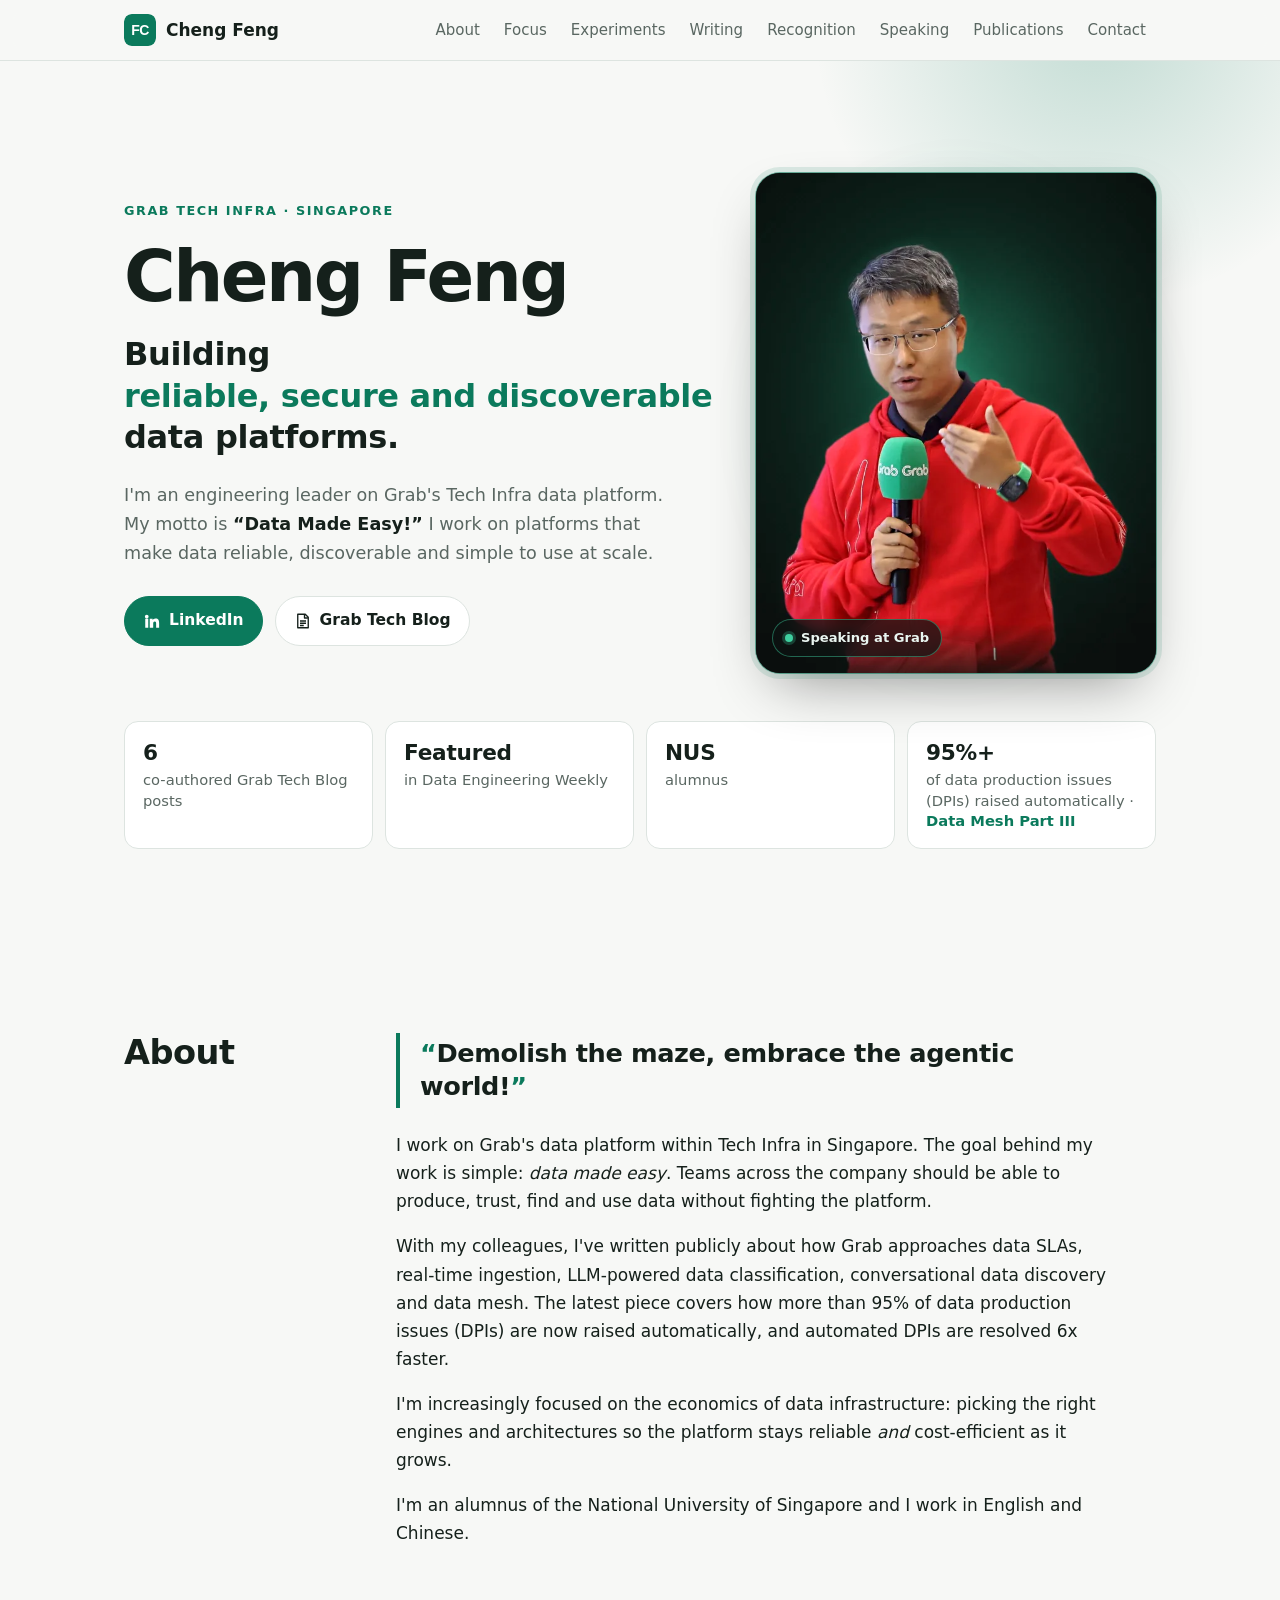
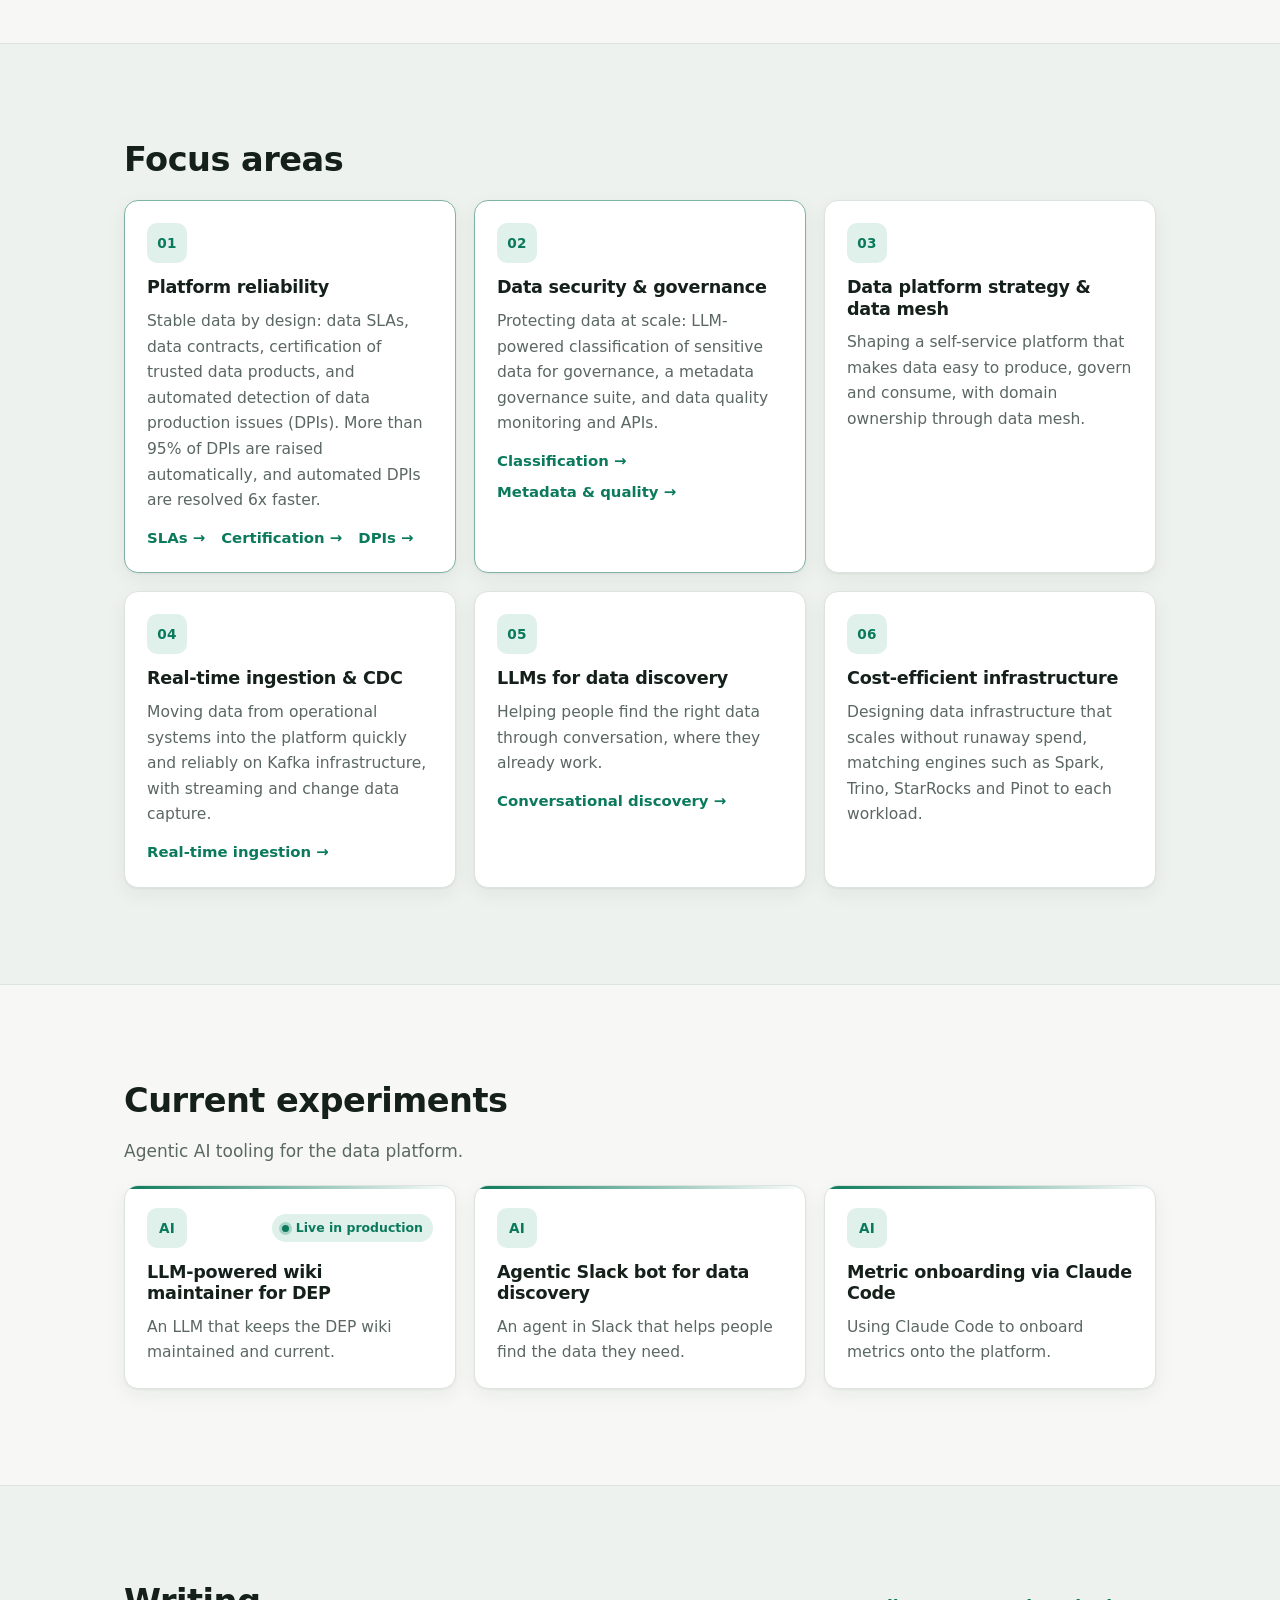
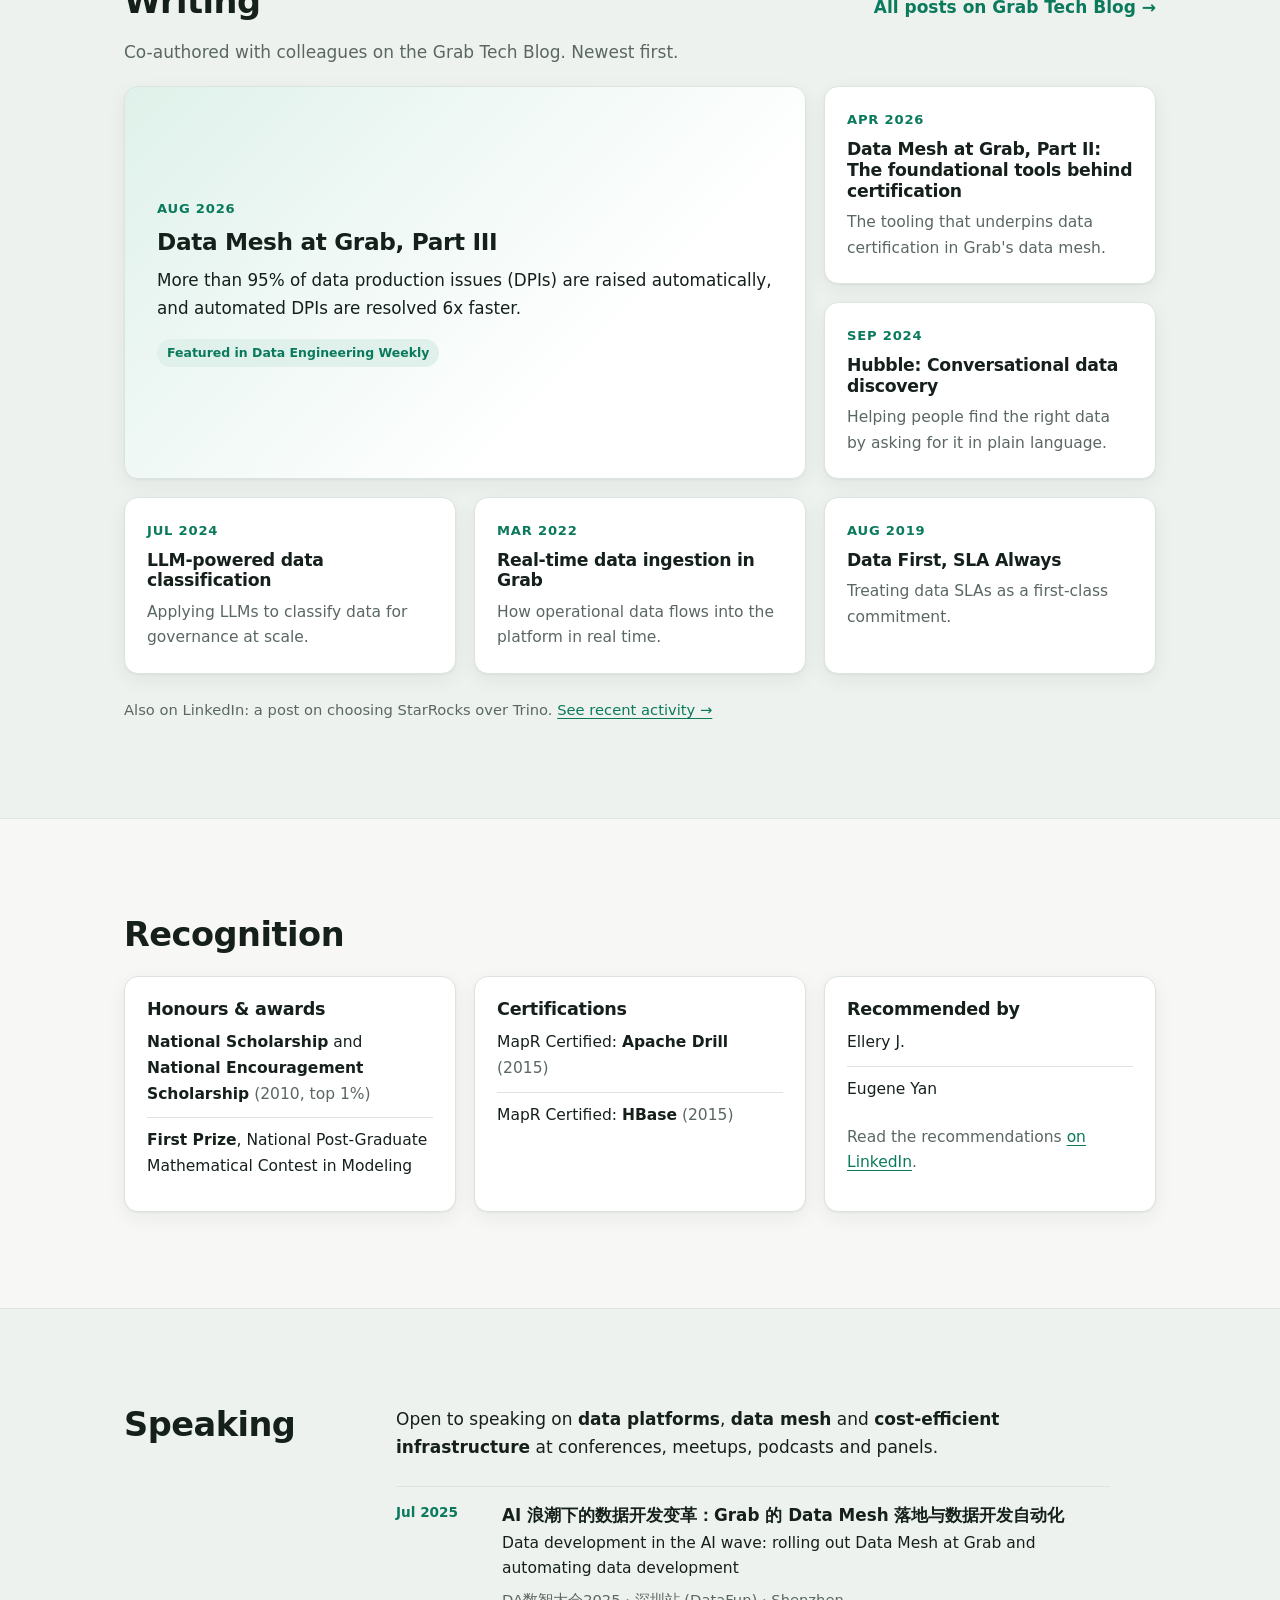
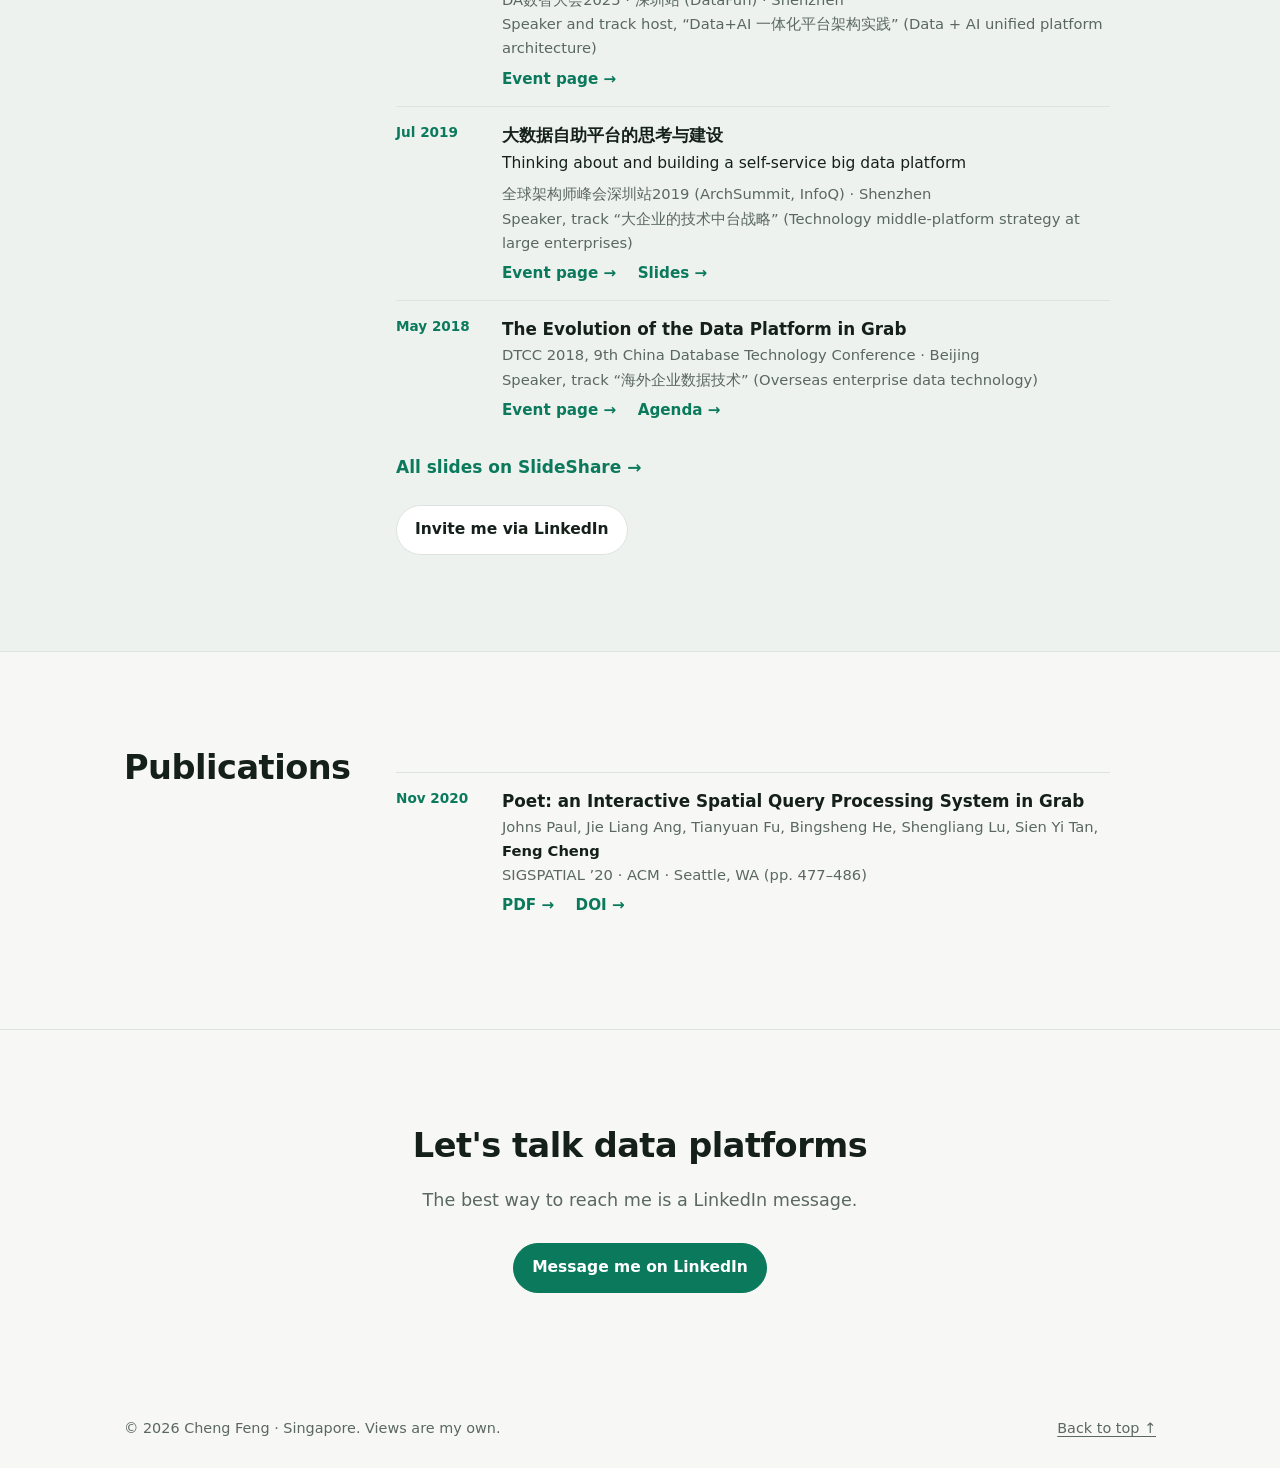
==== commit 81d02ed1: "Tagline: reliable, secure and discoverable" ====
--- a/index.html
+++ b/index.html
@@ -3,8 +3,8 @@
 <head>
   <meta charset="utf-8">
   <meta name="viewport" content="width=device-width, initial-scale=1">
-  <title>Cheng Feng: Building stable, secure and cost-efficient data platforms</title>
-  <meta name="description" content="Cheng Feng is an engineering leader on Grab Tech Infra in Singapore, building stable, secure and cost-efficient data platforms: data reliability, data security and governance, data mesh and real-time ingestion.">
+  <title>Cheng Feng: Building reliable, secure and discoverable data platforms</title>
+  <meta name="description" content="Cheng Feng is an engineering leader on Grab Tech Infra in Singapore, building reliable, secure and discoverable data platforms: data reliability, data security and governance, data discovery, data mesh and real-time ingestion.">
   <meta name="author" content="Cheng Feng">
   <link rel="canonical" href="https://chengat1314.github.io/">
   <meta name="color-scheme" content="light dark">
@@ -14,8 +14,8 @@
 
   <meta property="og:type" content="profile">
   <meta property="og:site_name" content="Cheng Feng">
-  <meta property="og:title" content="Cheng Feng: Building stable, secure and cost-efficient data platforms">
-  <meta property="og:description" content="Engineering leader on Grab Tech Infra in Singapore. Data Made Easy: building stable, secure data platforms with data reliability, data security and governance, data mesh and real-time ingestion.">
+  <meta property="og:title" content="Cheng Feng: Building reliable, secure and discoverable data platforms">
+  <meta property="og:description" content="Engineering leader on Grab Tech Infra in Singapore. Data Made Easy: building reliable, secure and discoverable data platforms with data reliability, data security and governance, data discovery, data mesh and real-time ingestion.">
   <meta property="og:url" content="https://chengat1314.github.io/">
   <meta property="og:image" content="https://chengat1314.github.io/og.png">
   <meta property="og:image:width" content="1200">
@@ -23,8 +23,8 @@
   <meta property="profile:first_name" content="Feng">
   <meta property="profile:last_name" content="Cheng">
   <meta name="twitter:card" content="summary_large_image">
-  <meta name="twitter:title" content="Cheng Feng: Building stable, secure and cost-efficient data platforms">
-  <meta name="twitter:description" content="Engineering leader on Grab Tech Infra in Singapore. Data Made Easy: stable, secure and cost-efficient data platforms.">
+  <meta name="twitter:title" content="Cheng Feng: Building reliable, secure and discoverable data platforms">
+  <meta name="twitter:description" content="Engineering leader on Grab Tech Infra in Singapore. Data Made Easy: reliable, secure and discoverable data platforms.">
   <meta name="twitter:image" content="https://chengat1314.github.io/og.png">
 
   <script type="application/ld+json">
@@ -80,7 +80,7 @@
         <div class="hero-text">
         <p class="eyebrow">Grab Tech Infra · Singapore</p>
         <h1>Cheng Feng</h1>
-        <p class="lede">Building <span class="accent">stable, secure</span> and cost-efficient data platforms.</p>
+        <p class="lede">Building <span class="accent">reliable, secure and discoverable</span> data platforms.</p>
         <p class="sub">I'm an engineering leader on Grab's Tech Infra data platform. My motto is <strong>“Data Made Easy!”</strong> I work on platforms that make data reliable, discoverable and simple to use at scale.</p>
         <div class="cta">
           <a class="btn primary" href="https://www.linkedin.com/in/chengfengatgrab/" rel="me noopener" target="_blank">
